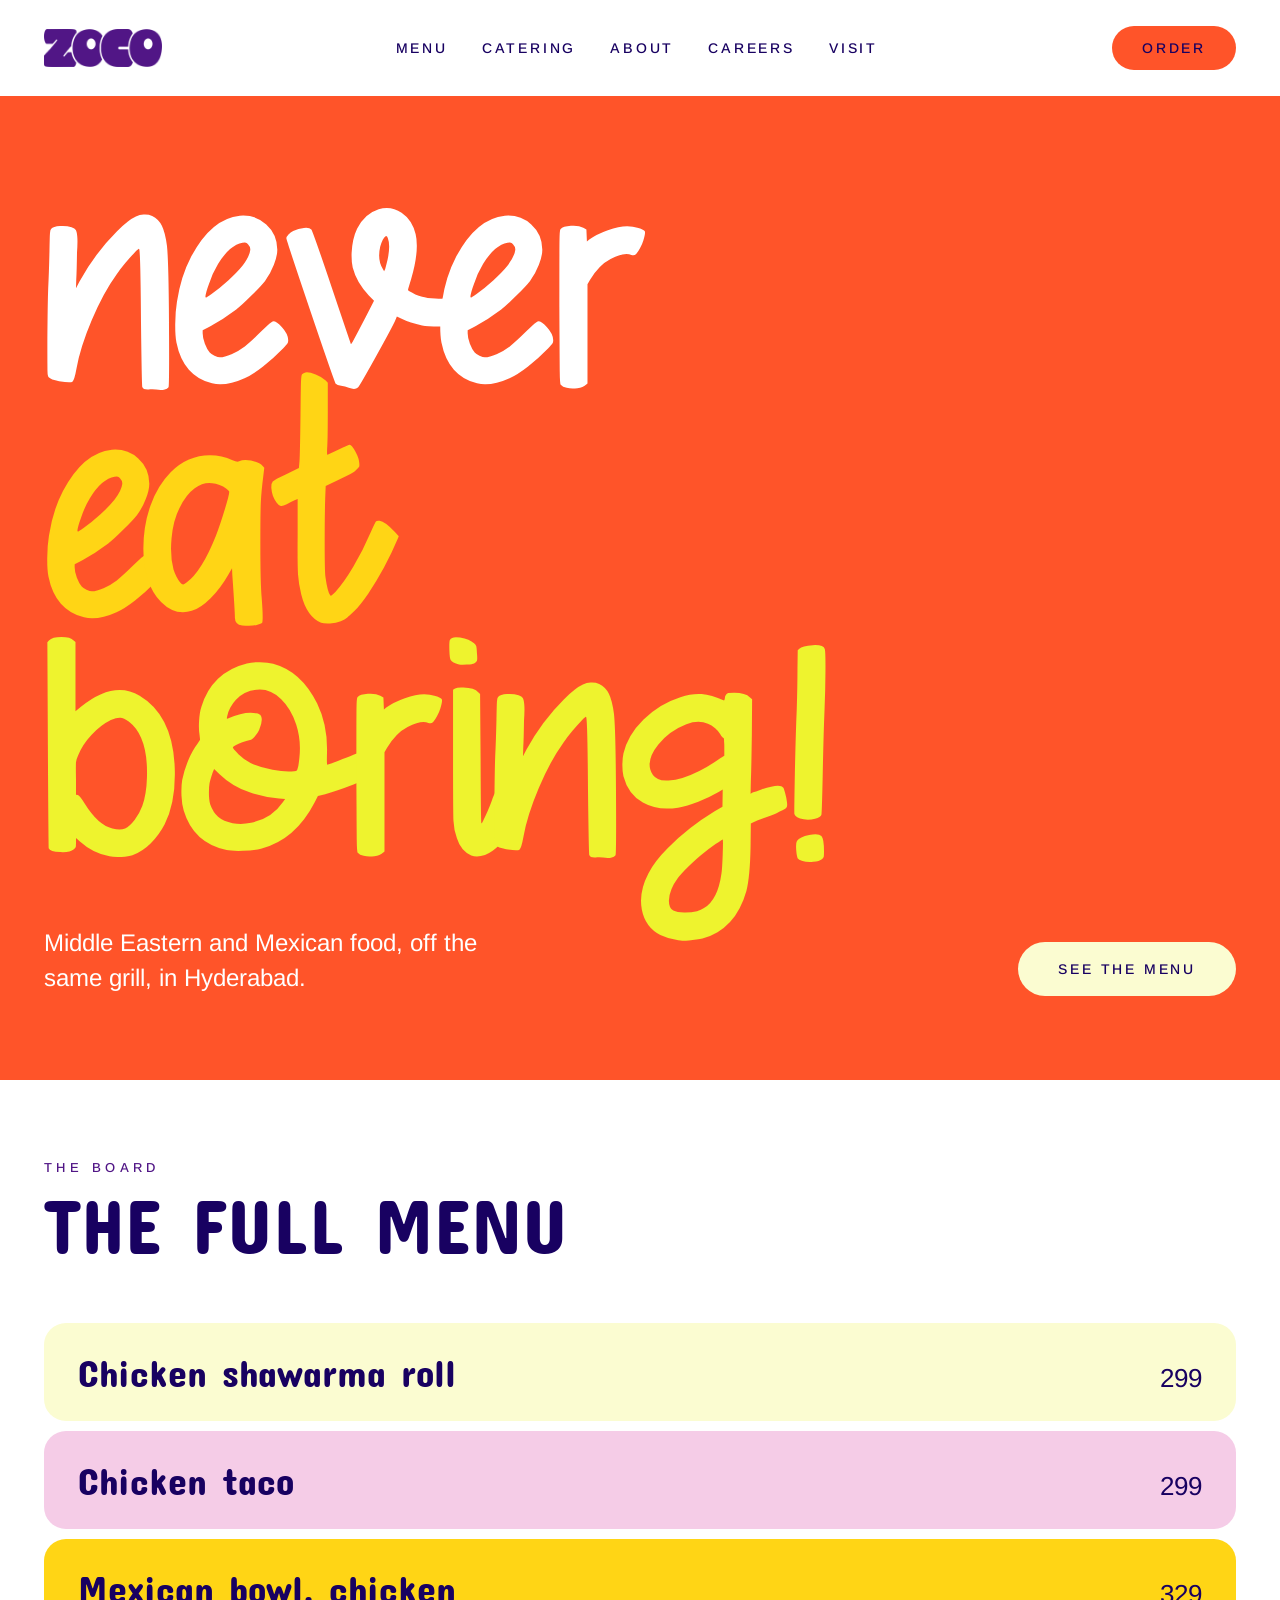
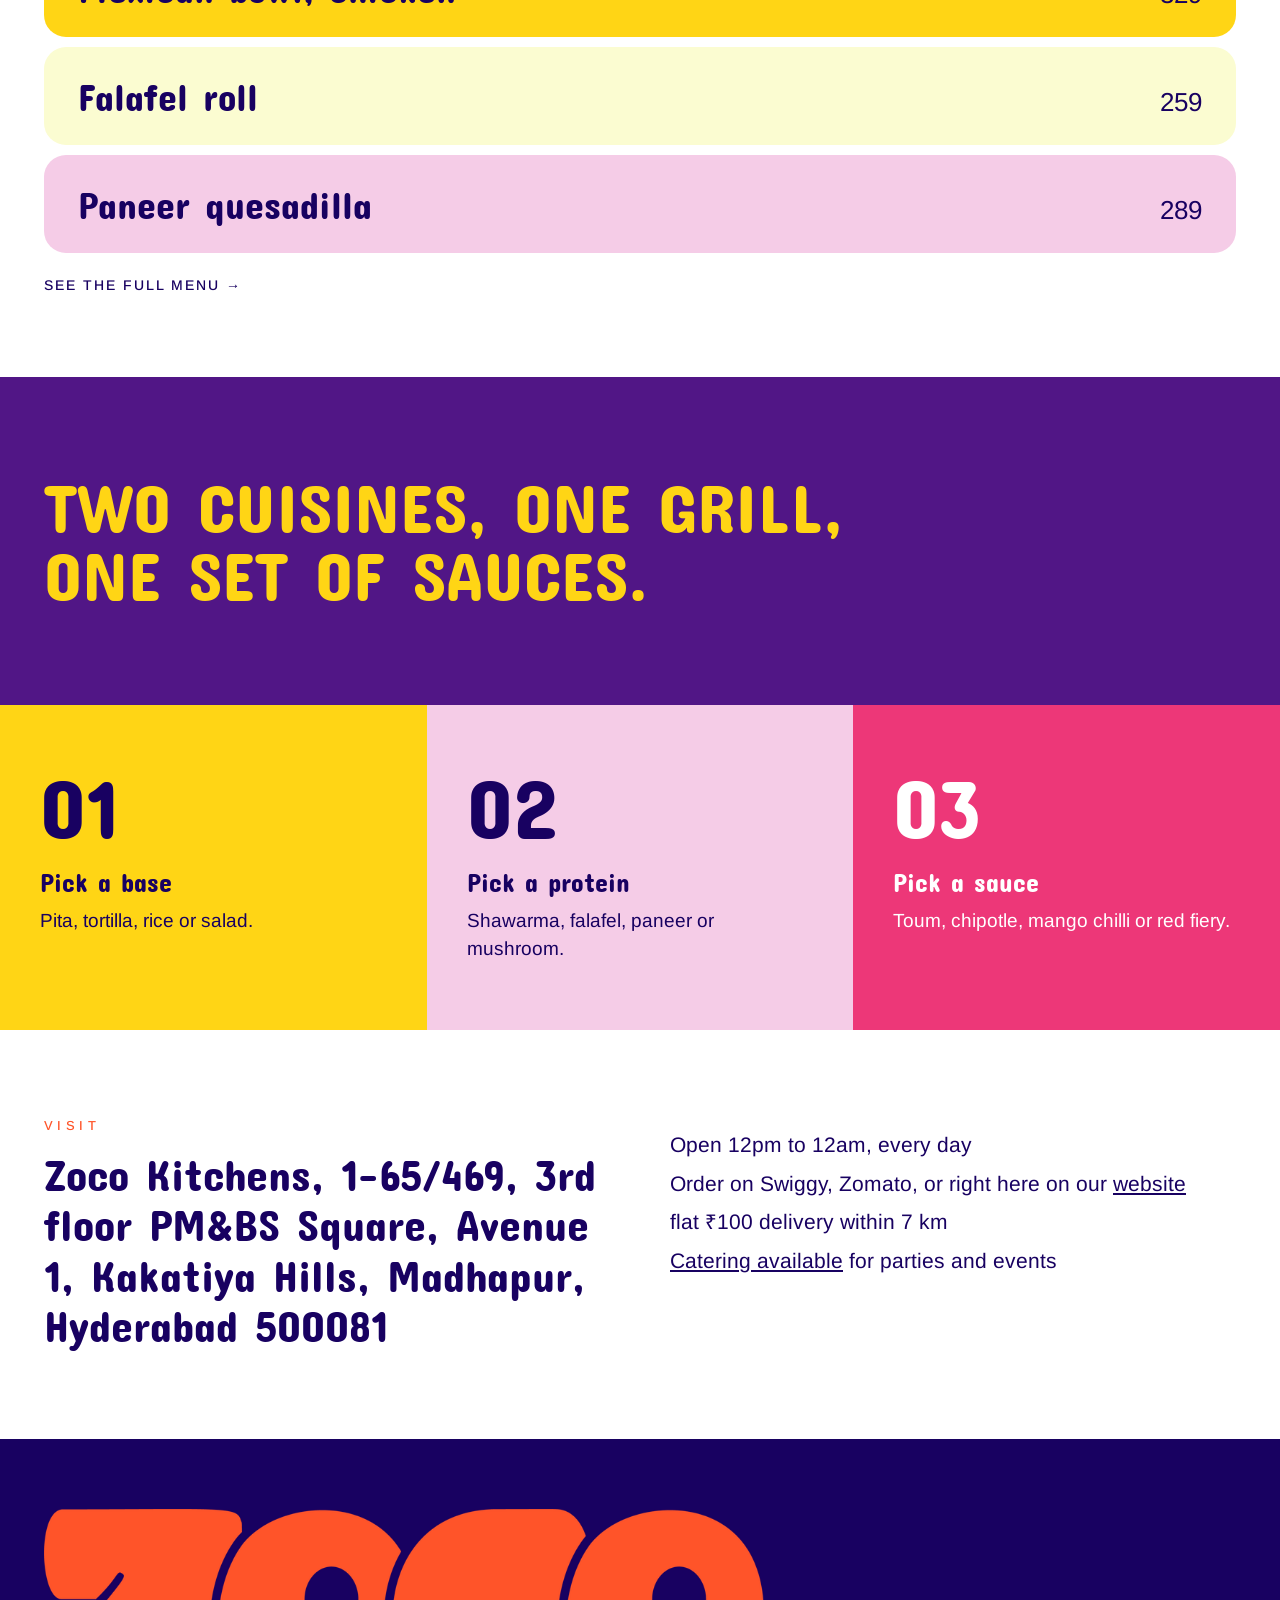
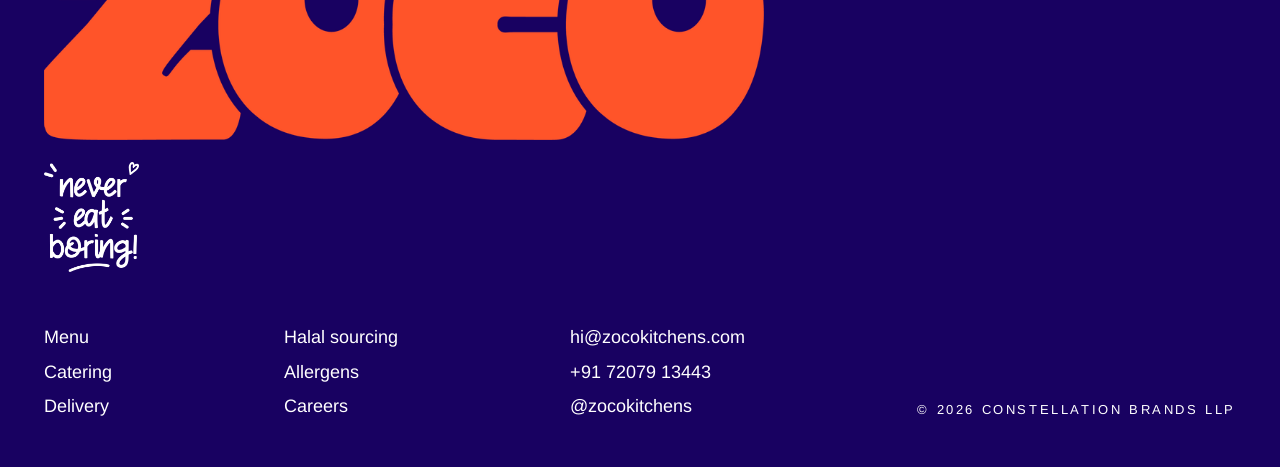
==== index.html @ 2373b3f2 "Always include Rs 100 delivery in the total; beyond 7 km only the difference is charged on actuals C" ====
<!DOCTYPE html>
<html lang="en">
<head>
<meta charset="UTF-8">
<meta name="viewport" content="width=device-width, initial-scale=1.0">
<title>Zoco · Never Eat Boring | Mediterranean & Mexican Kitchen, Hyderabad</title>
<meta name="description" content="Zoco is a Mediterranean × Mexican kitchen in Banjara Hills, Hyderabad. Shawarma, tacos, and the same grill for both. Halal-sourced, made fresh daily.">
<link rel="icon" href="brand/favicon.png">
<link rel="preload" href="fonts/ConcertOne-Regular.woff2" as="font" type="font/woff2" crossorigin>
<link rel="stylesheet" href="css/home.css">
</head>
<body class="zh">

<header class="zh-header" id="zhHeader">
  <a href="index.html" class="zh-word" aria-label="Zoco home"><img src="brand/zoco-logo-purple.png" alt="Zoco" width="520" height="168"></a>
  <nav class="zh-nav">
    <a href="menu.html">Menu</a>
    <a href="catering.html">Catering</a>
    <a href="about.html">About</a>
    <a href="careers.html">Careers</a>
    <a href="#visit">Visit</a>
  </nav>
  <a href="menu.html" class="zh-pill zh-pill-order">Order</a>
  <button class="zh-burger" id="zhBurger" aria-label="Menu"><span></span><span></span><span></span></button>
</header>

<section class="zh-hero">
  <div class="zh-hero-lines" id="heroLines">
    <div>never</div>
    <div>eat</div>
    <div>boring!</div>
  </div>
  <div class="zh-hero-bottom">
    <p class="zh-hero-p">Middle Eastern and Mexican food, off the same grill, in Hyderabad.</p>
    <a href="menu.html" class="zh-pill zh-pill-menu">See the menu</a>
  </div>
</section>

<section class="zh-menu-head" id="menu">
  <div class="zh-eyebrow">The board</div>
  <h2>The full menu</h2>
</section>
<section class="zh-menu-rows">
  <div class="zh-menu-row"><span class="zh-dish-name">Chicken shawarma roll</span><span class="zh-dish-price">299</span></div>
  <div class="zh-menu-row"><span class="zh-dish-name">Chicken taco</span><span class="zh-dish-price">299</span></div>
  <div class="zh-menu-row"><span class="zh-dish-name">Mexican bowl, chicken</span><span class="zh-dish-price">329</span></div>
  <div class="zh-menu-row"><span class="zh-dish-name">Falafel roll</span><span class="zh-dish-price">259</span></div>
  <div class="zh-menu-row"><span class="zh-dish-name">Paneer quesadilla</span><span class="zh-dish-price">289</span></div>
  <a href="menu.html" class="zh-menu-more">See the full menu →</a>
</section>

<section class="zh-statement">
  <p>Two cuisines, one grill, one set of sauces.</p>
</section>

<section class="zh-build" id="build">
  <div class="zh-build-col gold">
    <div class="zh-build-num">01</div>
    <h3>Pick a base</h3>
    <p>Pita, tortilla, rice or salad.</p>
  </div>
  <div class="zh-build-col pink">
    <div class="zh-build-num">02</div>
    <h3>Pick a protein</h3>
    <p>Shawarma, falafel, paneer or mushroom.</p>
  </div>
  <div class="zh-build-col maroon">
    <div class="zh-build-num">03</div>
    <h3>Pick a sauce</h3>
    <p>Toum, chipotle, mango chilli or red fiery.</p>
  </div>
</section>

<section class="zh-visit" id="visit">
  <div>
    <div class="zh-eyebrow">Visit</div>
    <div class="zh-visit-address">Zoco Kitchens, 1-65/469, 3rd floor PM&amp;BS Square, Avenue 1, Kakatiya Hills, Madhapur, Hyderabad 500081</div>
  </div>
  <div class="zh-visit-hours">Open 12pm to 12am, every day<br>Order on Swiggy, Zomato, or right here on our <a href="menu.html" style="text-decoration:underline">website</a><br>flat ₹100 delivery within 7 km<br><a href="catering.html" style="text-decoration:underline">Catering available</a> for parties and events</div>
</section>

<footer class="zh-footer">
  <img class="zh-footer-logo" src="brand/zoco-logo-orange.png" alt="Zoco" width="1000" height="322">
  <img class="zh-footer-tagline-img" src="brand/tagline-white.png" alt="Never eat boring" width="364" height="420">
  <div class="zh-footer-cols">
    <div><a href="menu.html">Menu</a><br><a href="catering.html">Catering</a><br>Delivery</div>
    <div>Halal sourcing<br>Allergens<br><a href="careers.html">Careers</a></div>
    <div><a href="mailto:hi@zocokitchens.com">hi@zocokitchens.com</a><br><a href="tel:+917207913443">+91 72079 13443</a><br><a href="https://instagram.com/zocokitchens" target="_blank" rel="noopener">@zocokitchens</a></div>
    <div class="zh-copyright">© 2026 Constellation Brands LLP</div>
  </div>
</footer>

<script>
  const burger = document.getElementById('zhBurger'), header = document.getElementById('zhHeader');
  burger?.addEventListener('click', () => header.classList.toggle('open'));

  // One shared size for all three lines, picked so the widest line ("boring!") fills about 80% of the hero.
  function fitHeroLines(){
    const container = document.getElementById('heroLines');
    if(!container) return;
    const probeSize = 100;
    const lines = [...container.querySelectorAll(':scope > div')];
    lines.forEach(line=>{ line.style.fontSize = probeSize + 'px'; });
    const widest = Math.max(...lines.map(line=>line.scrollWidth));
    if(widest > 0){
      const size = Math.min(260, container.clientWidth * 0.8 / widest * probeSize);
      lines.forEach(line=>{ line.style.fontSize = size + 'px'; });
    }
  }
  window.addEventListener('load', fitHeroLines);
  window.addEventListener('resize', fitHeroLines);
  if(document.fonts && document.fonts.ready){
    document.fonts.ready.then(fitHeroLines);
  }
</script>
</body>
</html>
---- css/home.css ----
/* Brand type: Concert One (primary) + Arimo (secondary), self-hosted. Concert One has a single weight, so the face
   is declared across the whole weight range to stop browsers from faking bold. */
@font-face{font-family:'Concert One';src:url('../fonts/ConcertOne-Regular.woff2') format('woff2');font-weight:100 900;font-style:normal;font-display:swap}
@font-face{font-family:'Arimo';src:url('../fonts/Arimo-Regular.woff2') format('woff2');font-weight:300 400;font-style:normal;font-display:swap}
@font-face{font-family:'Arimo';src:url('../fonts/Arimo-Medium.woff2') format('woff2');font-weight:500;font-style:normal;font-display:swap}
@font-face{font-family:'XOXO Glow';src:url('../fonts/XOXOGlowRegular.ttf') format('truetype');font-weight:400;font-style:normal;font-display:swap}
@font-face{font-family:'Arimo';src:url('../fonts/Arimo-Bold.woff2') format('woff2');font-weight:600 800;font-style:normal;font-display:swap}

:root{
  /* Zoco palette. Primary: orange and purple (the logo colours). Elements: indigo, purple, magenta, yellow.
     Main text: lime, yellow, white. Supporting: teal, sky, pink. */
  --white:#FFFFFF;
  --orange:#FF5429; --purple:#511686; --indigo:#180161; --magenta:#ED3778; --yellow:#FFD515;
  --lime:#EEF32E; --teal:#39BEB2; --sky:#41CCEA; --pink-brand:#E478C0;
  /* older names the rest of the stylesheet still uses */
  --coral:var(--orange); --gold:var(--yellow); --ink:var(--indigo); --maroon:var(--magenta);
  /* soft surfaces: palette colours lightened with white so dark text stays easy to read */
  --pink:color-mix(in srgb,var(--pink-brand) 38%,#fff);
  --cream:color-mix(in srgb,var(--lime) 22%,#fff);
  /* functional colours for veg / non-veg marks, not part of the decorative palette */
  --veg:#019C4A; --nonveg:#6A1015;
  --font-display:'Concert One','Arimo',Arial,sans-serif;
  --font-serif:'Concert One','Arimo',Arial,sans-serif;
  --font-sans:'Arimo',Arial,sans-serif;
  --font-num:'Arimo',Arial,sans-serif;
  --font-tagline:'XOXO Glow','Concert One',cursive;
}
*{margin:0;padding:0;box-sizing:border-box}
html{scroll-behavior:smooth}
body{font-family:var(--font-sans);font-weight:300;color:var(--ink);background:var(--white);overflow-x:hidden}
img{max-width:100%;display:block}
.zh a{color:inherit;text-decoration:none}

/* ---- header ---- */
.zh-header{padding:26px 44px;display:flex;align-items:center;justify-content:space-between;gap:40px;background:var(--white)}
.zh-word{display:block;line-height:0}
.zh-word img{height:38px;width:auto}
.zh-nav{display:flex;align-items:center;gap:34px;font-size:14px;letter-spacing:.2em;text-transform:uppercase;font-weight:500}
.zh-nav a{color:var(--ink)}
.zh-nav a:hover{color:var(--coral);text-decoration:underline;text-underline-offset:4px}
.zh-pill{display:inline-block;text-decoration:none;font-size:14px;letter-spacing:.2em;text-transform:uppercase;font-weight:500;border-radius:999px;transition:filter .15s}
.zh-pill:hover{filter:brightness(.94);text-decoration:none}
.zh-pill-order{background:var(--coral);color:var(--white);padding:14px 30px}
.zh-burger{display:none;flex-direction:column;gap:5px;background:none;border:none;cursor:pointer;padding:8px}
.zh-burger span{width:24px;height:2px;background:var(--ink)}

/* ---- hero ---- */
.zh-hero{background:var(--coral);padding:76px 44px 84px}
.zh-hero-lines{font-family:var(--font-tagline);font-weight:400;text-transform:lowercase;line-height:.9;letter-spacing:0}
.zh-hero-lines div{display:block;width:max-content;max-width:100%;white-space:nowrap;font-size:clamp(88px,15vw,240px)}
.zh-hero-lines div:nth-child(1){color:var(--white)}
.zh-hero-lines div:nth-child(2){color:var(--gold)}
.zh-hero-lines div:nth-child(3){color:var(--lime)}
.zh-hero-bottom{display:flex;flex-wrap:wrap;gap:40px;align-items:flex-end;justify-content:space-between;margin-top:52px}
.zh-hero-p{color:var(--white);font-size:24px;line-height:1.45;max-width:34ch;font-weight:300}
.zh-pill-menu{background:var(--cream);color:var(--ink);padding:19px 40px}

/* ---- menu board ---- */
.zh-menu-head{background:var(--white);padding:80px 44px 20px}
.zh-eyebrow{font-size:13px;letter-spacing:.34em;text-transform:uppercase;font-weight:500}
.zh-menu-head .zh-eyebrow{color:var(--purple)}
.zh-menu-head h2{font-family:var(--font-display);font-weight:700;font-size:clamp(44px,6vw,96px);line-height:.92;text-transform:uppercase;margin-top:14px}
.zh-menu-rows{background:var(--white);padding:44px 44px 84px;display:flex;flex-direction:column;gap:10px}
.zh-menu-row{border-radius:22px;padding:26px 34px;display:flex;align-items:baseline;justify-content:space-between;gap:24px}
.zh-menu-row:nth-child(5n+1),.zh-menu-row:nth-child(5n+4){background:var(--cream)}
.zh-menu-row:nth-child(5n+2),.zh-menu-row:nth-child(5n+5){background:var(--pink)}
.zh-menu-row:nth-child(5n+3){background:var(--gold)}
.zh-dish-name{font-family:var(--font-serif);font-weight:600;font-size:clamp(24px,3vw,42px)}
.zh-dish-price{font-size:26px;font-weight:300}
.zh-menu-more{display:inline-block;margin-top:14px;font-size:14px;letter-spacing:.14em;text-transform:uppercase;font-weight:500;color:var(--coral)}
.zh-menu-more:hover{text-decoration:underline;text-underline-offset:4px}

/* ---- statement ---- */
.zh-statement{background:var(--purple);padding:96px 44px}
.zh-statement p{font-family:var(--font-display);font-weight:700;text-transform:uppercase;color:var(--gold);font-size:clamp(34px,5.4vw,84px);line-height:.98;max-width:24ch}

/* ---- build a plate ---- */
.zh-build{display:grid;grid-template-columns:repeat(3,1fr);background:var(--white)}
.zh-build-col{padding:60px 40px 66px}
.zh-build-col.gold{background:var(--gold);color:var(--ink)}
.zh-build-col.pink{background:var(--pink);color:var(--ink)}
.zh-build-col.maroon{background:var(--maroon);color:var(--white)}
.zh-build-num{font-family:var(--font-display);font-weight:700;font-size:84px;line-height:1}
.zh-build-col h3{font-family:var(--font-serif);font-weight:600;font-size:26px;margin-top:18px}
.zh-build-col p{font-size:19px;line-height:1.5;margin-top:10px;font-weight:300}

/* ---- visit ---- */
.zh-visit{background:var(--white);padding:88px 44px;display:grid;grid-template-columns:1fr 1fr;gap:60px}
.zh-visit .zh-eyebrow{color:var(--coral)}
.zh-visit-address{font-family:var(--font-serif);font-weight:600;font-size:clamp(28px,3.4vw,44px);line-height:1.16;margin-top:16px}
.zh-visit-hours{font-size:21px;line-height:1.85;padding-top:8px;font-weight:300}

/* ---- about page ---- */
.zh-about-hero{background:var(--white);padding:80px 44px 30px}
.zh-about-hero h1{font-family:var(--font-display);font-weight:700;text-transform:uppercase;font-size:clamp(44px,7vw,110px);line-height:.92;margin-top:14px}
.zh-about-hero p{font-size:24px;line-height:1.45;max-width:44ch;margin-top:28px;font-weight:300}
.zh-prose{padding:80px 44px}
.zh-prose.white{background:var(--white)}
.zh-prose.cream{background:var(--cream)}
.zh-prose .zh-eyebrow{color:var(--purple)}
.zh-prose h2{font-family:var(--font-display);font-weight:700;text-transform:uppercase;font-size:clamp(30px,4.2vw,58px);line-height:1.04;margin-top:14px;max-width:20ch}
.zh-prose p{font-family:var(--font-serif);font-weight:400;font-size:clamp(19px,2vw,22px);line-height:1.6;max-width:62ch;margin-top:20px}
.zh-prose p.lede{font-size:clamp(22px,2.6vw,27px);font-weight:500}
.zh-byline{font-size:14px;letter-spacing:.1em;text-transform:uppercase;font-weight:500;margin-top:28px;opacity:.65}
.zh-team{background:var(--coral);color:var(--white);padding:90px 44px}
.zh-team .zh-eyebrow{color:var(--ink)}
.zh-team h2{font-family:var(--font-display);font-weight:700;text-transform:uppercase;font-size:clamp(34px,5vw,72px);line-height:1;margin-top:16px;max-width:16ch}
.zh-team p{font-size:20px;line-height:1.6;max-width:44ch;margin-top:20px;font-weight:300}
.zh-team .zh-pill{background:var(--ink);color:var(--white);padding:16px 34px;margin-top:32px}

/* ---- careers page ---- */
.zh-careers-hero{background:var(--coral);padding:76px 44px 84px}
.zh-careers-hero h1{font-family:var(--font-display);font-weight:700;text-transform:uppercase;font-size:clamp(38px,6.4vw,84px);line-height:.96;color:var(--white);max-width:16ch}
.zh-careers-hero p{color:var(--white);font-size:20px;line-height:1.5;margin-top:20px;max-width:48ch;font-weight:300}
.zh-careers-hero .btnrow{display:flex;flex-wrap:wrap;gap:14px;margin-top:32px}
.zh-careers-hero .zh-pill-alt{background:var(--cream);color:var(--ink);padding:16px 32px}
.zh-badgerow{display:flex;flex-wrap:wrap;gap:10px;margin-top:26px}
.zh-badge{font-size:12px;letter-spacing:.1em;text-transform:uppercase;font-weight:500;color:var(--white);padding:7px 16px;border-radius:999px;background:rgba(255,255,255,.16)}

.zh-why{padding:80px 44px;background:var(--white)}
.zh-why .zh-eyebrow{color:var(--purple)}
.zh-why h2{font-family:var(--font-display);font-weight:700;text-transform:uppercase;font-size:clamp(30px,4.2vw,58px);line-height:1.02;margin-top:14px;max-width:20ch}
.zh-why-lede{font-family:var(--font-serif);font-size:clamp(19px,2vw,22px);line-height:1.5;max-width:60ch;margin-top:20px}
.zh-why-grid{display:grid;grid-template-columns:1fr 1fr;gap:40px;margin-top:48px}
.zh-why-grid h3{font-family:var(--font-serif);font-weight:600;font-size:20px}
.zh-why-grid p{font-size:16px;line-height:1.55;margin-top:8px;opacity:.78;font-weight:300}

.zh-roles{padding:20px 44px 80px;background:var(--white)}
.zh-role{border-radius:26px;padding:40px;margin-top:20px}
.zh-role.gold{background:var(--gold);color:var(--ink)}
.zh-role.pink{background:var(--pink);color:var(--ink)}
.zh-role.maroon{background:var(--maroon);color:var(--white)}
.zh-role.purple{background:var(--purple);color:var(--white)}

/* values grid (careers) */
.zh-values{display:grid;grid-template-columns:repeat(4,1fr);background:var(--white)}
.zh-value-col{padding:50px 32px}
.zh-value-col.gold{background:var(--gold);color:var(--ink)}
.zh-value-col.pink{background:var(--pink);color:var(--ink)}
.zh-value-col.maroon{background:var(--maroon);color:var(--white)}
.zh-value-col.purple{background:var(--purple);color:var(--white)}
.zh-value-col h3{font-family:var(--font-serif);font-weight:600;font-size:21px;line-height:1.2}
.zh-value-col p{font-size:15px;line-height:1.55;margin-top:10px;font-weight:300}
@media (max-width:860px){.zh-values{grid-template-columns:1fr 1fr}}
@media (max-width:520px){.zh-values{grid-template-columns:1fr}}

/* referral callout (careers) */
.zh-referral{background:var(--purple);color:var(--white);padding:80px 44px}
.zh-referral .zh-eyebrow{color:var(--gold)}
.zh-referral h2{font-family:var(--font-display);font-weight:700;text-transform:uppercase;font-size:clamp(30px,4.4vw,60px);line-height:1.02;max-width:18ch;margin-top:14px}
.zh-referral p{font-size:19px;line-height:1.6;margin-top:18px;max-width:58ch;font-weight:300}
.zh-referral .zh-pill{background:var(--gold);color:var(--ink);margin-top:26px;display:inline-block;padding:15px 30px}
.zh-role-top{display:flex;justify-content:space-between;align-items:baseline;gap:16px;flex-wrap:wrap}
.zh-role-top h3{font-family:var(--font-serif);font-weight:600;font-size:28px}
.zh-role-pay{font-family:var(--font-num);font-weight:700;font-size:18px;white-space:nowrap}
.zh-role-meta{font-size:13px;letter-spacing:.08em;text-transform:uppercase;opacity:.7;margin-top:6px}
.zh-role p.desc{font-size:17px;margin-top:16px;max-width:56ch;font-weight:300}
.zh-role ul{list-style:none;margin-top:14px}
.zh-role li{font-size:15px;padding-left:20px;position:relative;margin-bottom:7px;font-weight:300}
.zh-role li::before{content:"·";position:absolute;left:4px;font-weight:700}
.zh-role .zh-pill{display:inline-block;margin-top:20px;background:var(--ink);color:var(--white);padding:14px 28px}

.zh-steps{padding:20px 44px 90px;background:var(--white)}
.zh-step{display:flex;gap:20px;margin-top:26px;align-items:flex-start}
.zh-step-num{flex:none;width:44px;height:44px;border-radius:50%;background:var(--ink);color:var(--white);display:flex;align-items:center;justify-content:center;font-family:var(--font-num);font-weight:700;font-size:17px}
.zh-step h4{font-family:var(--font-serif);font-weight:600;font-size:19px}
.zh-step p{font-size:16px;line-height:1.5;margin-top:6px;opacity:.78;font-weight:300}

/* ---- footer ---- */
.zh-footer{background:var(--ink);color:var(--white);padding:70px 44px 44px}
.zh-footer-logo{display:block;width:min(100%,720px);height:auto}
.zh-footer-tagline-img{display:block;height:110px;width:auto;margin-top:22px}
.zh-footer-cols{display:flex;flex-wrap:wrap;gap:48px;justify-content:space-between;margin-top:48px;font-size:18px;line-height:1.9;font-weight:300}
.zh-footer-cols a{text-decoration:none;color:inherit}
.zh-footer-cols a:hover{color:var(--coral);text-decoration:underline;text-underline-offset:4px}
.zh-copyright{font-size:13px;letter-spacing:.2em;text-transform:uppercase;align-self:flex-end;font-weight:300}

/* ---- catering page ---- */
.zh-catering-hero{background:var(--purple);padding:76px 44px 84px}
.zh-catering-hero .zh-eyebrow{color:var(--gold)}
.zh-catering-hero h1{font-family:var(--font-display);font-weight:700;text-transform:uppercase;font-size:clamp(38px,6.6vw,86px);line-height:.96;color:var(--white);margin-top:14px;max-width:16ch}
.zh-catering-hero p{color:var(--white);font-size:20px;line-height:1.5;margin-top:20px;max-width:52ch;font-weight:300}
.zh-catering-hero .btnrow{margin-top:32px}
.zh-catering-hero .zh-pill-menu{background:var(--gold);color:var(--ink)}

.zh-events{padding:70px 44px;background:var(--white)}
.zh-events .zh-eyebrow{color:var(--coral)}
.zh-events h2{font-family:var(--font-display);font-weight:700;text-transform:uppercase;font-size:clamp(28px,3.8vw,50px);margin-top:14px;max-width:20ch}
.zh-event-tags{display:flex;flex-wrap:wrap;gap:12px;margin-top:26px}
.zh-event-tag{background:var(--cream);border-radius:999px;padding:12px 22px;font-family:var(--font-serif);font-weight:600;font-size:16px;color:var(--ink)}

.zh-cater-why{display:grid;grid-template-columns:repeat(3,1fr);background:var(--white)}
.zh-cater-why-col{padding:50px 34px}
.zh-cater-why-col.gold{background:var(--gold);color:var(--ink)}
.zh-cater-why-col.pink{background:var(--pink);color:var(--ink)}
.zh-cater-why-col.maroon{background:var(--maroon);color:var(--white)}
.zh-cater-why-col h3{font-family:var(--font-serif);font-weight:600;font-size:23px}
.zh-cater-why-col p{font-size:16px;line-height:1.55;margin-top:10px;font-weight:300}

.zh-mixers{padding:80px 44px;background:var(--ink);color:var(--white)}
.zh-mixers .zh-eyebrow{color:var(--gold)}
.zh-mixers h2{font-family:var(--font-display);font-weight:700;text-transform:uppercase;font-size:clamp(32px,5vw,64px);margin-top:14px;color:var(--white)}
.zh-mixers-intro{font-size:17px;line-height:1.6;margin-top:18px;max-width:62ch;opacity:.85;font-weight:300}
.zh-mixers-note{font-size:13px;line-height:1.6;margin-top:14px;opacity:.6;max-width:62ch;font-weight:300}
.zh-mixer-grid{display:grid;grid-template-columns:repeat(3,1fr);gap:18px;margin-top:40px}
.zh-mixer-card{border-radius:20px;padding:26px}
.zh-mixer-card.gold{background:var(--gold);color:var(--ink)}
.zh-mixer-card.pink{background:var(--pink);color:var(--ink)}
.zh-mixer-card.coral{background:var(--coral);color:var(--white)}
.zh-mixer-card.purple{background:var(--purple);color:var(--white)}
.zh-mixer-card.maroon{background:var(--maroon);color:var(--white)}
.zh-mixer-card.cream{background:var(--cream);color:var(--ink)}
.zh-mixer-card h3{font-family:var(--font-serif);font-weight:700;font-size:22px}
.zh-mixer-card .flavors{font-size:13px;letter-spacing:.04em;text-transform:uppercase;font-weight:600;opacity:.75;margin-top:6px}
.zh-mixer-card p{font-size:15px;line-height:1.5;margin-top:12px;font-weight:300}
.zh-mixer-card .pairing{font-size:13px;font-weight:600;margin-top:14px;opacity:.85}

.zh-cater-cta{background:var(--coral);padding:80px 44px;text-align:center}
.zh-cater-cta h2{font-family:var(--font-display);font-weight:700;text-transform:uppercase;font-size:clamp(30px,4.6vw,60px);color:var(--white);max-width:24ch;margin:0 auto}
.zh-cater-cta p{color:var(--white);font-size:18px;margin-top:16px;max-width:50ch;margin-left:auto;margin-right:auto;font-weight:300}
.zh-cater-cta .zh-pill{background:var(--ink);color:var(--white);margin-top:28px;padding:18px 40px;display:inline-block}

.zh-lead-section{padding:80px 44px;background:var(--cream)}
.zh-lead-wrap{max-width:520px;margin:0 auto;background:var(--white);border-radius:22px;padding:36px}
.zh-lead-wrap h2{font-family:var(--font-serif);font-weight:600;font-size:26px;color:var(--ink);text-align:center}
.zh-lead-wrap .sub{font-size:15px;text-align:center;margin-top:8px;opacity:.7}
.zh-lead-success{text-align:center;padding:20px 0}
.zh-lead-success h3{font-family:var(--font-serif);font-weight:600;font-size:24px;color:var(--ink)}
.zh-lead-success p{margin-top:10px;font-size:16px;opacity:.75;max-width:36ch;margin-left:auto;margin-right:auto}
.zh-field-label{display:block;font-size:13px;letter-spacing:.06em;text-transform:uppercase;font-weight:500;color:var(--ink);opacity:.65;margin-top:16px}
.zh-field-label:first-child{margin-top:0}
.zh-field-input{display:block;width:100%;margin-top:6px;background:var(--cream);border:none;border-radius:12px;padding:13px 16px;font-family:var(--font-sans);font-size:16px;color:var(--ink);font-weight:400}
.zh-field-input:focus{outline:2px solid var(--coral)}
.zh-lead-submit{width:100%;margin-top:24px;background:var(--coral);color:var(--white);border:none;border-radius:999px;padding:16px;font-weight:500;font-size:14px;letter-spacing:.08em;text-transform:uppercase;cursor:pointer}
.zh-lead-submit:hover{filter:brightness(1.08)}

/* ---- responsive ---- */
@media (max-width:860px){
  .zh-build{grid-template-columns:1fr}
  .zh-visit{grid-template-columns:1fr;gap:36px}
  .zh-cater-why{grid-template-columns:1fr}
  .zh-mixer-grid{grid-template-columns:1fr 1fr}
}
@media (max-width:560px){
  .zh-mixer-grid{grid-template-columns:1fr}
  .zh-lead-wrap{padding:26px}
}
@media (max-width:820px){
  .zh-header{position:relative;gap:16px}
  .zh-nav{display:none}
  .zh-header.open .zh-nav{display:flex;position:absolute;top:100%;left:0;right:0;background:var(--white);flex-direction:column;align-items:flex-start;gap:20px;padding:24px 44px 30px}
  .zh-burger{display:flex}
}
@media (max-width:360px){
  .zh-pill-order{padding:12px 20px}
}
@media (max-width:700px){
  .zh-hero-bottom{flex-direction:column;align-items:flex-start}
}
@media (max-width:420px){
  .zh-menu-row{flex-direction:column;align-items:flex-start;gap:6px}
}
@media (max-width:400px){
  .zh-hero-lines div{font-size:clamp(34px,13vw,190px)}
}

/* ---- Grazing tables (catering) ---- */
.gz{padding:80px 44px;background:var(--white);color:var(--ink)}
.gz h2{font-family:var(--font-display);text-transform:uppercase;font-weight:700;font-size:clamp(34px,5vw,72px);margin-top:14px;line-height:1}
.gz h3{font-family:var(--font-display);font-weight:700;font-size:clamp(26px,3.4vw,42px);line-height:1.1}
.gz-lede{font-size:19px;line-height:1.6;max-width:60ch;margin-top:18px}
.gz .btnrow{display:flex;gap:12px;flex-wrap:wrap;margin-top:26px}
.gz-about{display:grid;grid-template-columns:1.6fr 1fr;gap:28px;margin-top:56px}
.gz-about-main{background:var(--cream);border-radius:22px;padding:34px}
.gz-about-main p{margin-top:14px;line-height:1.6;max-width:62ch}
.gz-flavours{display:grid;grid-template-columns:1fr 1fr;gap:18px;margin-top:22px}
.gz-flavours div{background:#fff;border-radius:16px;padding:16px 18px}
.gz-flavours b{display:block;font-family:var(--font-display);font-size:20px;color:var(--purple);margin-bottom:6px}
.gz-flavours span,.gz-small{font-size:15px;line-height:1.55}
.gz-offer{background:var(--purple);color:#fff;border-radius:22px;padding:30px}
.gz-offer h4{font-family:var(--font-display);font-size:24px;color:var(--yellow)}
.gz-offer ul{list-style:none;margin-top:14px;padding:0}
.gz-offer li{padding:10px 0;border-top:1px solid rgba(255,255,255,.2);font-size:16px}
.gz-why{display:grid;grid-template-columns:repeat(4,1fr);gap:18px;margin-top:28px}
.gz-why div{border-top:3px solid var(--orange);padding-top:14px}
.gz-why h4{font-family:var(--font-display);font-size:20px;margin-top:6px}
.gz-why p{font-size:15px;line-height:1.5;margin-top:6px}
.gz-num{font-family:var(--font-display);color:var(--orange);font-size:28px}
.gz-how{margin-top:64px}
.gz-steps{display:grid;grid-template-columns:1fr 1fr;gap:6px 44px;margin-top:20px}
.gz-step{display:flex;gap:16px;padding:18px 0;border-top:1px solid color-mix(in srgb,var(--ink) 16%,transparent)}
.gz-step h4{font-family:var(--font-display);font-size:21px}
.gz-step p{font-size:15px;line-height:1.55;margin-top:4px}
.gz-terms{display:grid;grid-template-columns:repeat(3,1fr);margin-top:26px;background:var(--purple);color:#fff;border-radius:20px;overflow:hidden}
.gz-terms div{padding:26px 28px;border-left:1px solid rgba(255,255,255,.18)}
.gz-terms div:first-child{border-left:none}
.gz-terms span{font-size:12px;letter-spacing:.18em;text-transform:uppercase;opacity:.8}
.gz-terms b{display:block;font-family:var(--font-display);font-size:34px;margin:8px 0;font-weight:400}
.gz-terms p{font-size:14.5px;line-height:1.5;opacity:.9}
.gz-menu{margin-top:72px}
.gz-menu-head p{margin-top:12px;max-width:64ch;line-height:1.6}
.gz-sample{margin-top:16px;background:var(--cream);border-radius:14px;padding:14px 18px;font-size:15px}
.gz-legend{display:flex;gap:22px;flex-wrap:wrap;margin-top:18px;font-size:14px;align-items:center}
.gz-legend span{display:flex;align-items:center;gap:8px}
.gz-good{margin-top:14px;font-size:14px;line-height:1.55;opacity:.85;max-width:80ch}
.gz-nav{position:sticky;top:0;z-index:30;display:flex;gap:26px;overflow-x:auto;background:var(--white);padding:16px 0 12px;margin-top:26px;scrollbar-width:none;box-shadow:0 1px 0 color-mix(in srgb,var(--ink) 12%,transparent)}
.gz-nav::-webkit-scrollbar{display:none}
.gz-nav.stuck{box-shadow:0 6px 18px -8px color-mix(in srgb,var(--ink) 35%,transparent)}
.gz-nav a{flex:none;font-size:14px;letter-spacing:.1em;text-transform:uppercase;font-weight:500;color:var(--ink);opacity:.55;text-decoration:none;padding:4px 0;border-bottom:2px solid transparent;white-space:nowrap}
.gz-nav a.active{opacity:1;color:var(--orange);border-bottom-color:var(--orange)}
.gz-sec{padding-top:44px;scroll-margin-top:64px}
.gz-intro{margin-top:8px;opacity:.8}
.gz-cols{columns:2;column-gap:56px;margin-top:22px}
.gz-group{break-inside:avoid;margin-bottom:30px}
.gz-group h4{font-family:var(--font-display);font-size:24px;color:var(--orange);font-weight:400}
.gz-sub{font-size:12px;letter-spacing:.14em;text-transform:uppercase;opacity:.65;margin-top:2px}
.gz-group ul{list-style:none;padding:0;margin-top:10px}
.gz-group li{display:flex;align-items:baseline;gap:8px;padding:8px 0;font-size:16px}
.gz-name{flex:0 1 auto}
.gz-fill{flex:1;border-bottom:1px dotted color-mix(in srgb,var(--ink) 35%,transparent);transform:translateY(-4px);min-width:14px}
.gz-price{font-family:var(--font-num);font-weight:700;white-space:nowrap}
.gz-note{font-size:13px;opacity:.65;font-weight:400}
.gz-star{color:var(--orange);font-size:13px;margin-left:5px}
.gz-dot{flex:none;display:inline-block;width:13px;height:13px;border:2px solid var(--veg);border-radius:3px;position:relative;align-self:center}
.gz-dot::after{content:"";position:absolute;inset:2px;border-radius:50%;background:var(--veg)}
.gz-dot.n{border-color:var(--nonveg)}
.gz-dot.n::after{border-radius:0;background:var(--nonveg);clip-path:polygon(50% 0,100% 100%,0 100%)}
.gz-callout{background:var(--cream);border-radius:16px;padding:18px 22px;margin-top:6px;line-height:1.6}
.gz-book{margin-top:56px;background:var(--orange);color:#fff;border-radius:22px;padding:38px;text-align:center}
.gz-book p{margin:10px auto 20px;max-width:50ch}
.gz-book .zh-pill{background:#fff;color:var(--purple)}
@media(max-width:900px){
  .gz{padding:56px 22px}
  .gz-about,.gz-steps,.gz-terms,.gz-flavours{grid-template-columns:1fr}
  .gz-why{grid-template-columns:1fr 1fr}
  .gz-cols{columns:1}
  .gz-terms div{border-left:none;border-top:1px solid rgba(255,255,255,.18)}
  .gz-terms div:first-child{border-top:none}
}
.gz .zh-pill{padding:15px 30px;background:var(--purple);color:#fff}
.gz .zh-pill.zh-pill-menu{background:var(--orange)}
.gz-book .zh-pill{background:#fff;color:var(--purple)}
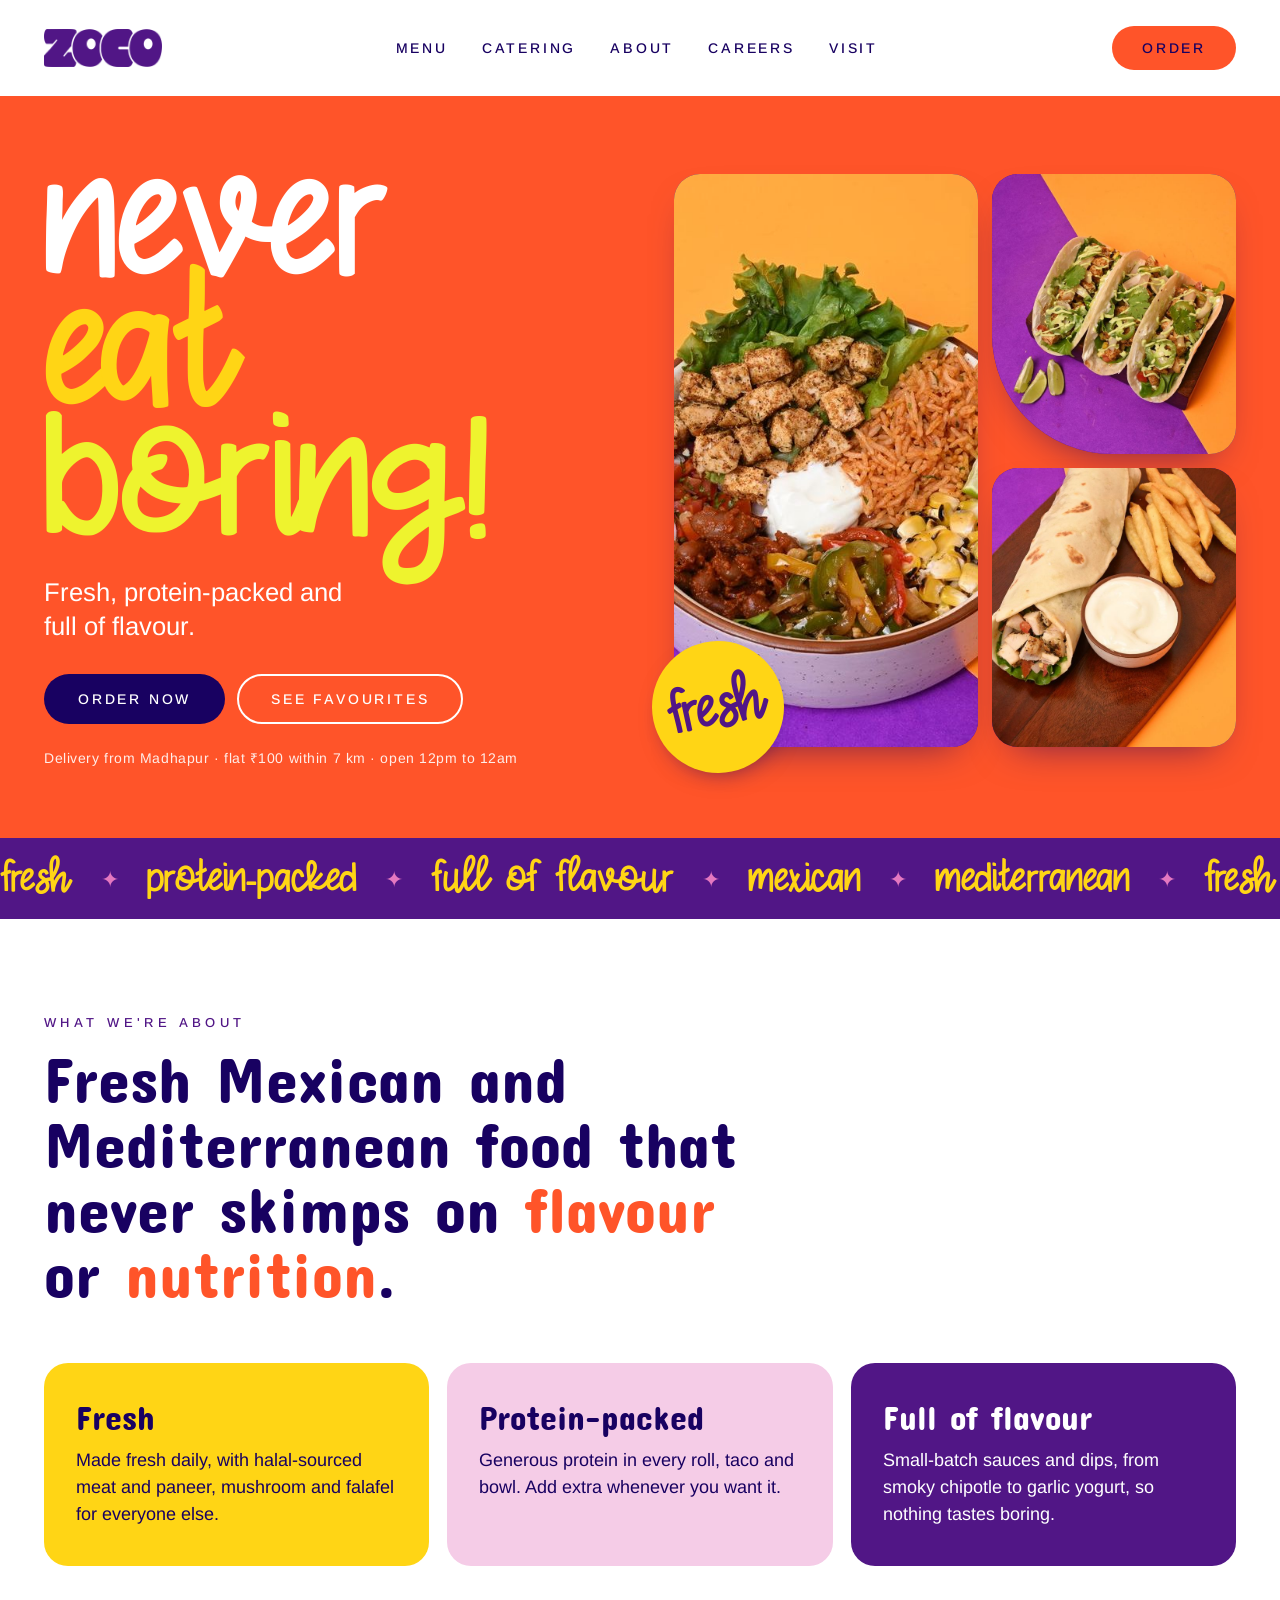
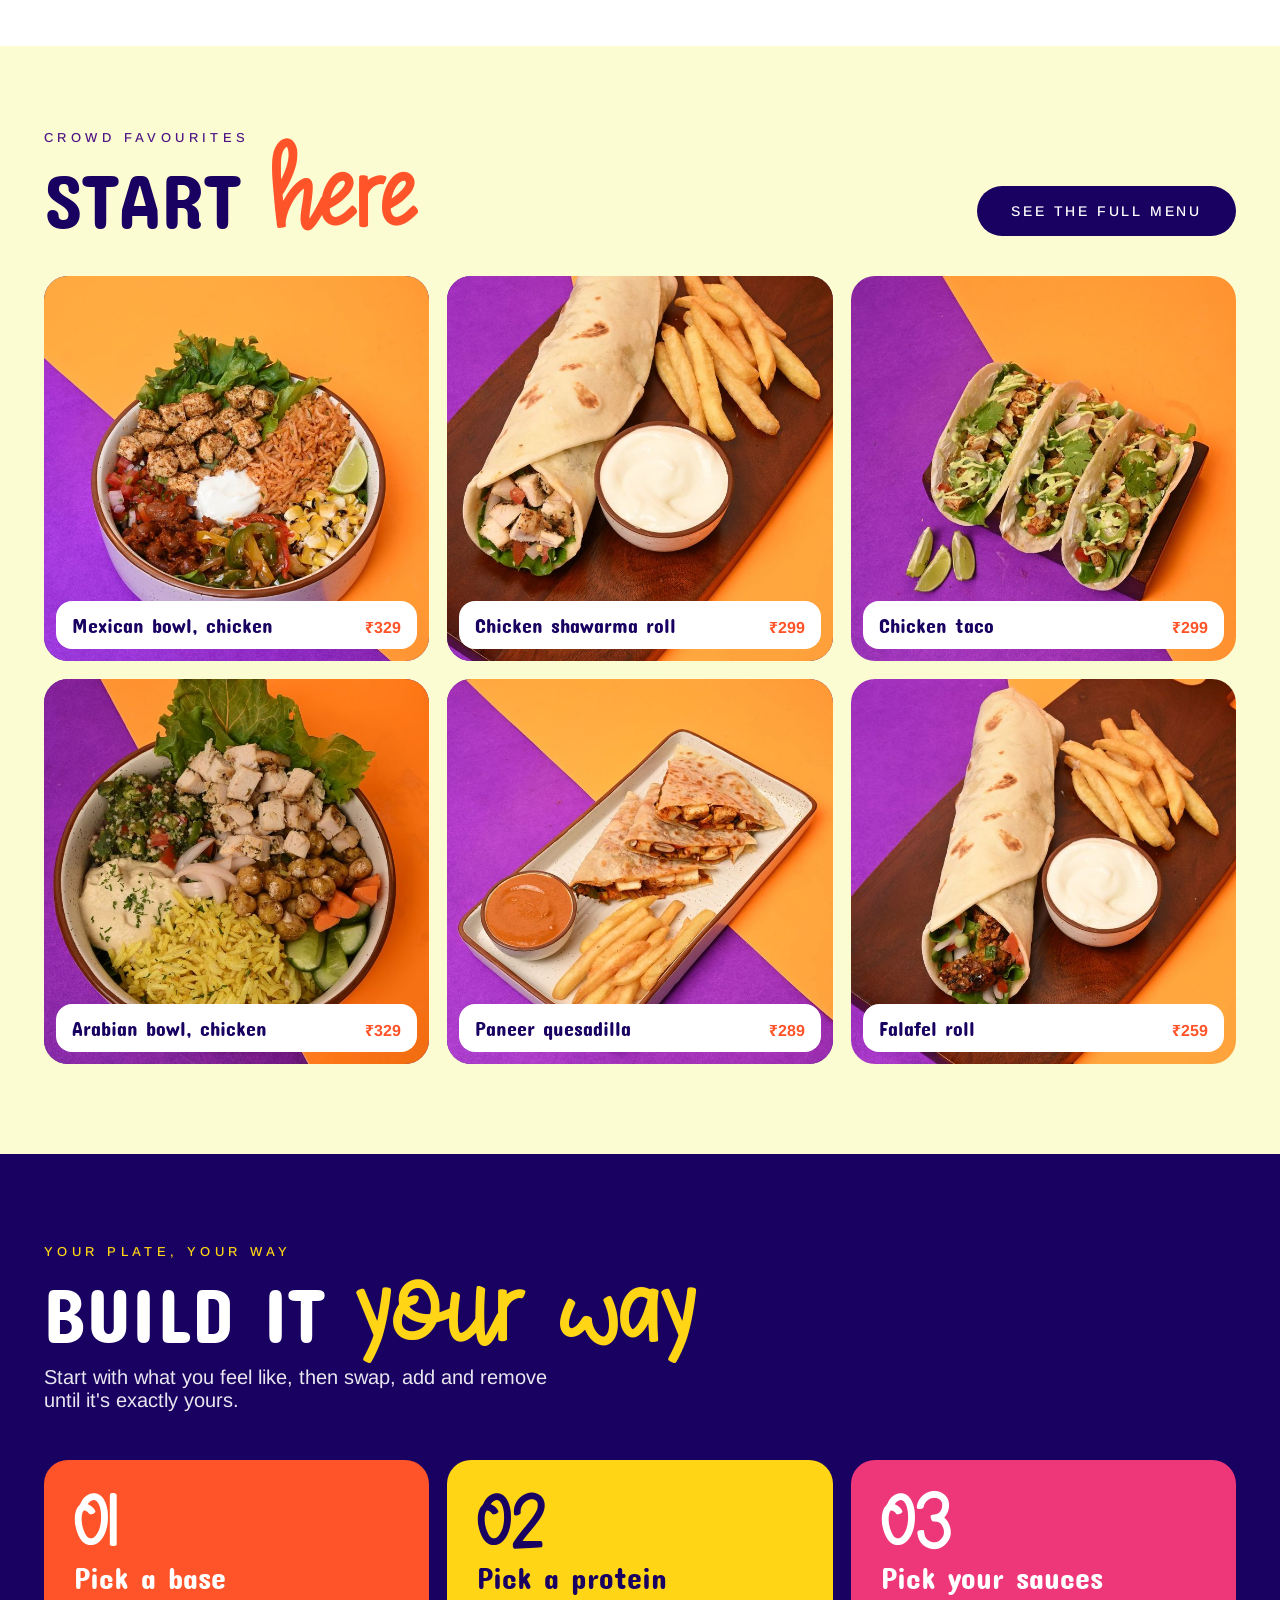
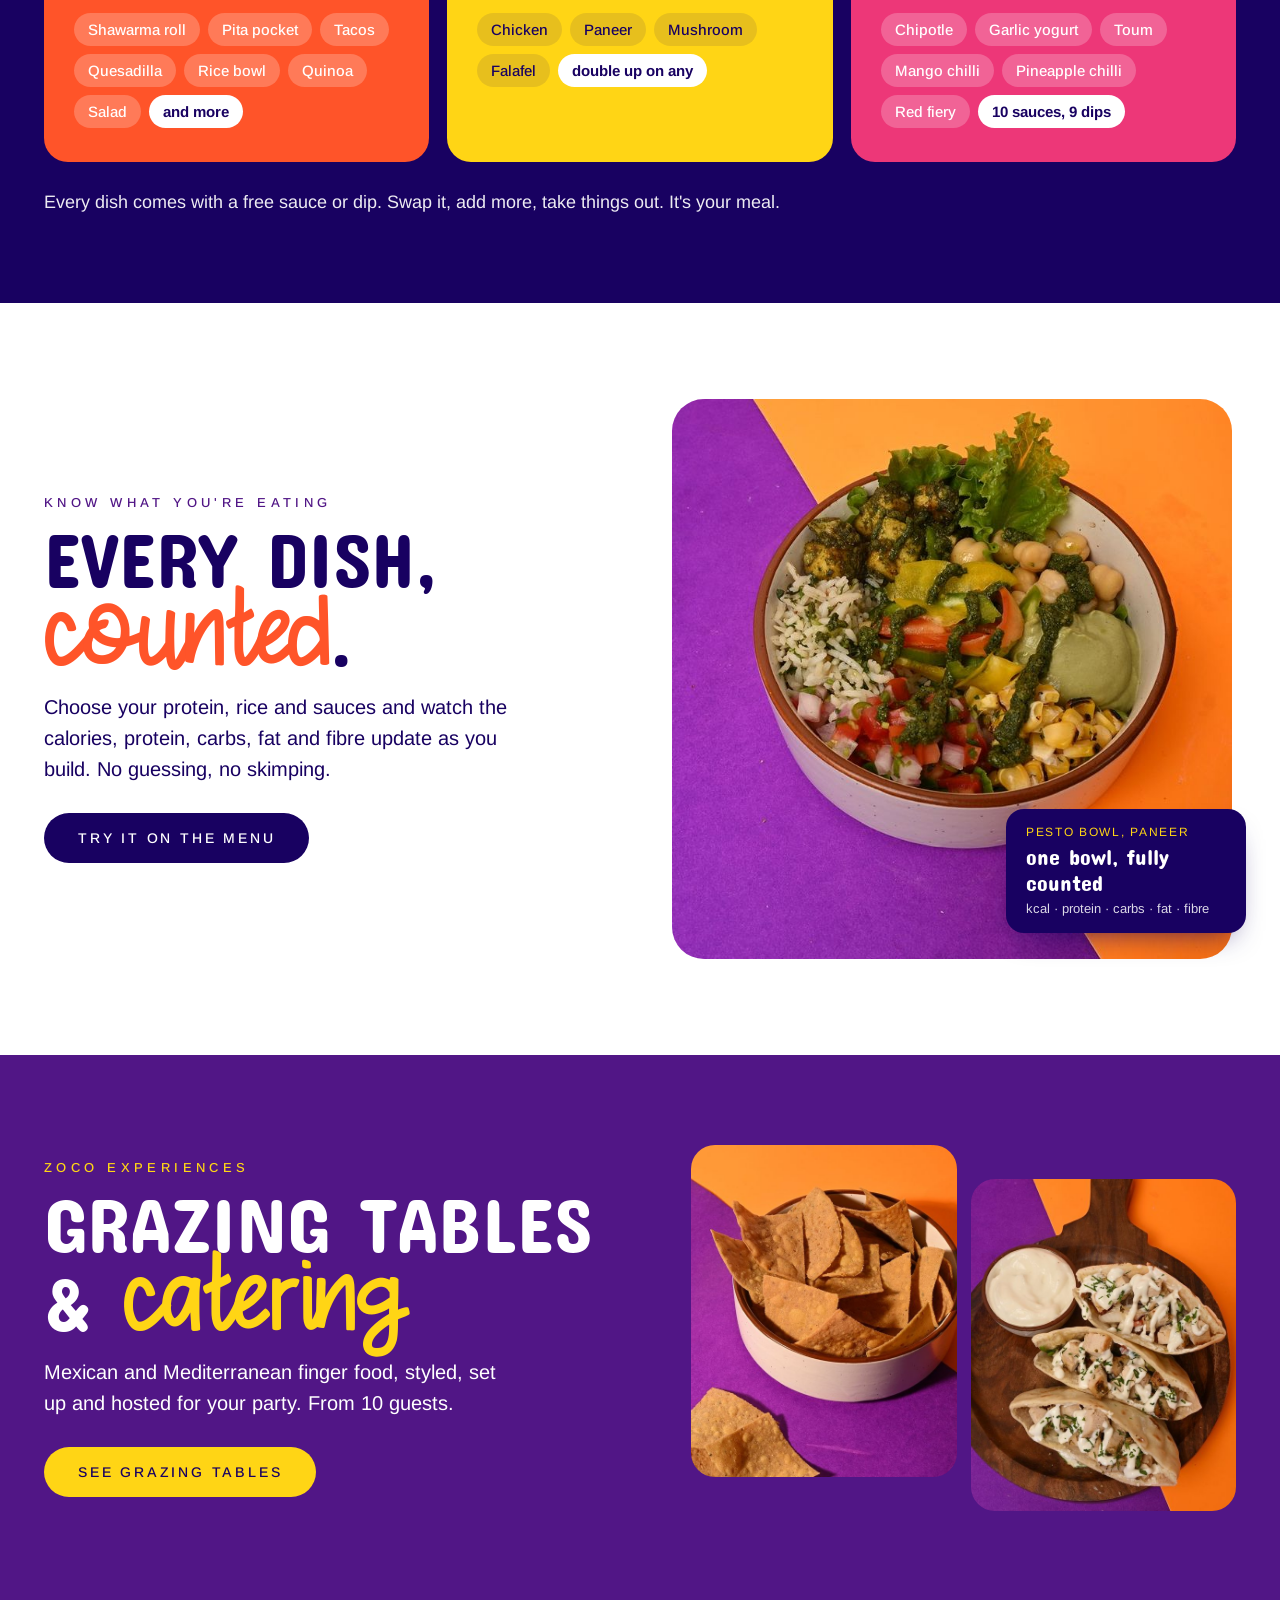
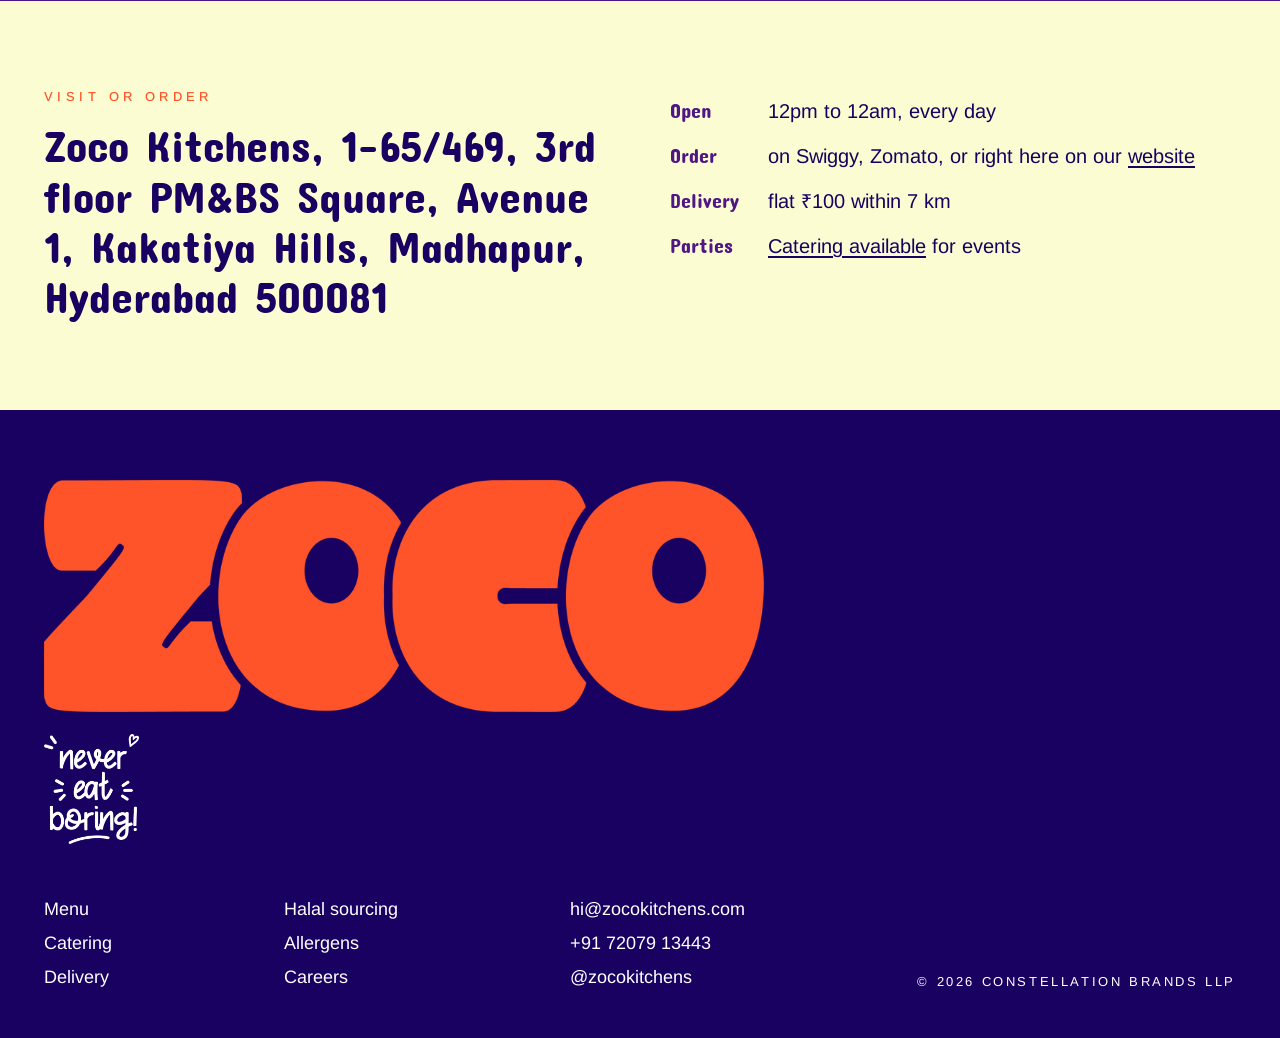
==== commit c645567c: "Home page revamp: hero collage, new copy, favourites, build-your-way, nutrition and catering section" ====
--- a/index.html
+++ b/index.html
@@ -3,10 +3,11 @@
 <head>
 <meta charset="UTF-8">
 <meta name="viewport" content="width=device-width, initial-scale=1.0">
-<title>Zoco · Never Eat Boring | Mediterranean & Mexican Kitchen, Hyderabad</title>
-<meta name="description" content="Zoco is a Mediterranean × Mexican kitchen in Banjara Hills, Hyderabad. Shawarma, tacos, and the same grill for both. Halal-sourced, made fresh daily.">
+<title>Zoco · Never Eat Boring | Fresh Mexican & Mediterranean Food, Hyderabad</title>
+<meta name="description" content="Zoco serves fresh, protein-packed Mexican and Mediterranean food in Madhapur, Hyderabad. Shawarma rolls, tacos, bowls and more, full of flavour and made to your nutrition. Halal-sourced, made fresh daily.">
 <link rel="icon" href="brand/favicon.png">
 <link rel="preload" href="fonts/ConcertOne-Regular.woff2" as="font" type="font/woff2" crossorigin>
+<link rel="preload" href="img/home/mexican-bowl-chicken-regular.jpg" as="image">
 <link rel="stylesheet" href="css/home.css">
 </head>
 <body class="zh">
@@ -24,59 +25,121 @@
   <button class="zh-burger" id="zhBurger" aria-label="Menu"><span></span><span></span><span></span></button>
 </header>
 
-<section class="zh-hero">
-  <div class="zh-hero-lines" id="heroLines">
-    <div>never</div>
-    <div>eat</div>
-    <div>boring!</div>
+<section class="hx-hero">
+  <div class="hx-hero-copy">
+    <h1 class="hx-hero-title"><span>never</span><span>eat</span><span>boring!</span></h1>
+    <p class="hx-hero-p">Fresh, protein-packed and full of flavour.</p>
+    <div class="hx-hero-cta">
+      <a href="menu.html" class="zh-pill hx-pill-main">Order now</a>
+      <a href="#favourites" class="zh-pill hx-pill-ghost">See favourites</a>
+    </div>
+    <div class="hx-hero-meta">Delivery from Madhapur · flat ₹100 within 7 km · open 12pm to 12am</div>
   </div>
-  <div class="zh-hero-bottom">
-    <p class="zh-hero-p">Middle Eastern and Mexican food, off the same grill, in Hyderabad.</p>
-    <a href="menu.html" class="zh-pill zh-pill-menu">See the menu</a>
+  <div class="hx-collage" aria-hidden="false">
+    <figure class="hx-tile hx-tile-big"><img src="img/home/mexican-bowl-chicken-regular.jpg" alt="Mexican chicken bowl with rice, corn and fajita veggies" width="720" height="720" fetchpriority="high"></figure>
+    <figure class="hx-tile hx-tile-a"><img src="img/home/chicken-taco.jpg" alt="Three chicken tacos with lime" width="720" height="720"></figure>
+    <figure class="hx-tile hx-tile-b"><img src="img/home/chicken-shawarma-roll.jpg" alt="Chicken shawarma roll with fries and garlic sauce" width="720" height="720"></figure>
+    <div class="hx-sticker"><span>fresh</span></div>
   </div>
 </section>
 
-<section class="zh-menu-head" id="menu">
-  <div class="zh-eyebrow">The board</div>
-  <h2>The full menu</h2>
-</section>
-<section class="zh-menu-rows">
-  <div class="zh-menu-row"><span class="zh-dish-name">Chicken shawarma roll</span><span class="zh-dish-price">299</span></div>
-  <div class="zh-menu-row"><span class="zh-dish-name">Chicken taco</span><span class="zh-dish-price">299</span></div>
-  <div class="zh-menu-row"><span class="zh-dish-name">Mexican bowl, chicken</span><span class="zh-dish-price">329</span></div>
-  <div class="zh-menu-row"><span class="zh-dish-name">Falafel roll</span><span class="zh-dish-price">259</span></div>
-  <div class="zh-menu-row"><span class="zh-dish-name">Paneer quesadilla</span><span class="zh-dish-price">289</span></div>
-  <a href="menu.html" class="zh-menu-more">See the full menu →</a>
-</section>
+<div class="hx-marquee" aria-hidden="true">
+  <div class="hx-marquee-track">
+    <span>fresh</span><i>✦</i><span>protein-packed</span><i>✦</i><span>full of flavour</span><i>✦</i><span>mexican</span><i>✦</i><span>mediterranean</span><i>✦</i>
+    <span>fresh</span><i>✦</i><span>protein-packed</span><i>✦</i><span>full of flavour</span><i>✦</i><span>mexican</span><i>✦</i><span>mediterranean</span><i>✦</i>
+  </div>
+</div>
 
-<section class="zh-statement">
-  <p>Two cuisines, one grill, one set of sauces.</p>
-</section>
-
-<section class="zh-build" id="build">
-  <div class="zh-build-col gold">
-    <div class="zh-build-num">01</div>
-    <h3>Pick a base</h3>
-    <p>Pita, tortilla, rice or salad.</p>
+<section class="hx-promise">
+  <div class="hx-promise-main">
+    <div class="zh-eyebrow">What we're about</div>
+    <h2>Fresh Mexican and Mediterranean food that never skimps on <em>flavour</em> or <em>nutrition</em>.</h2>
   </div>
-  <div class="zh-build-col pink">
-    <div class="zh-build-num">02</div>
-    <h3>Pick a protein</h3>
-    <p>Shawarma, falafel, paneer or mushroom.</p>
-  </div>
-  <div class="zh-build-col maroon">
-    <div class="zh-build-num">03</div>
-    <h3>Pick a sauce</h3>
-    <p>Toum, chipotle, mango chilli or red fiery.</p>
+  <div class="hx-pillars">
+    <div class="hx-pillar hx-p1"><b>Fresh</b><p>Made fresh daily, with halal-sourced meat and paneer, mushroom and falafel for everyone else.</p></div>
+    <div class="hx-pillar hx-p2"><b>Protein-packed</b><p>Generous protein in every roll, taco and bowl. Add extra whenever you want it.</p></div>
+    <div class="hx-pillar hx-p3"><b>Full of flavour</b><p>Small-batch sauces and dips, from smoky chipotle to garlic yogurt, so nothing tastes boring.</p></div>
   </div>
 </section>
 
-<section class="zh-visit" id="visit">
+<section class="hx-favs" id="favourites">
+  <div class="hx-sec-head">
+    <div>
+      <div class="zh-eyebrow">Crowd favourites</div>
+      <h2>Start <span class="hx-glow">here</span></h2>
+    </div>
+    <a href="menu.html" class="zh-pill hx-pill-main">See the full menu</a>
+  </div>
+  <div class="hx-fav-grid">
+    <a class="hx-fav hx-f1" href="menu.html"><img src="img/home/mexican-bowl-chicken-regular.jpg" alt="Mexican bowl, chicken" width="720" height="720" ><div><b>Mexican bowl, chicken</b><span>₹329</span></div></a>
+    <a class="hx-fav hx-f2" href="menu.html"><img src="img/home/chicken-shawarma-roll.jpg" alt="Chicken shawarma roll" width="720" height="720" ><div><b>Chicken shawarma roll</b><span>₹299</span></div></a>
+    <a class="hx-fav hx-f3" href="menu.html"><img src="img/home/chicken-taco.jpg" alt="Chicken tacos" width="720" height="720" ><div><b>Chicken taco</b><span>₹299</span></div></a>
+    <a class="hx-fav hx-f4" href="menu.html"><img src="img/home/arabian-bowl-chicken-regular.jpg" alt="Arabian bowl, chicken" width="720" height="720" ><div><b>Arabian bowl, chicken</b><span>₹329</span></div></a>
+    <a class="hx-fav hx-f5" href="menu.html"><img src="img/home/paneer-quesadilla-chipotle-sauce.jpg" alt="Paneer quesadilla" width="720" height="720" ><div><b>Paneer quesadilla</b><span>₹289</span></div></a>
+    <a class="hx-fav hx-f6" href="menu.html"><img src="img/home/falafel-roll.jpg" alt="Falafel roll" width="720" height="720" ><div><b>Falafel roll</b><span>₹259</span></div></a>
+  </div>
+</section>
+
+<section class="hx-build" id="build">
+  <div class="hx-build-head">
+    <div class="zh-eyebrow">Your plate, your way</div>
+    <h2>Build it <span class="hx-glow">your way</span></h2>
+    <p>Start with what you feel like, then swap, add and remove until it's exactly yours.</p>
+  </div>
+  <div class="hx-build-grid">
+    <div class="hx-step hx-s1">
+      <div class="hx-step-n">01</div><h3>Pick a base</h3>
+      <div class="hx-chips"><span>Shawarma roll</span><span>Pita pocket</span><span>Tacos</span><span>Quesadilla</span><span>Rice bowl</span><span>Quinoa</span><span>Salad</span><span class="more">and more</span></div>
+    </div>
+    <div class="hx-step hx-s2">
+      <div class="hx-step-n">02</div><h3>Pick a protein</h3>
+      <div class="hx-chips"><span>Chicken</span><span>Paneer</span><span>Mushroom</span><span>Falafel</span><span class="more">double up on any</span></div>
+    </div>
+    <div class="hx-step hx-s3">
+      <div class="hx-step-n">03</div><h3>Pick your sauces</h3>
+      <div class="hx-chips"><span>Chipotle</span><span>Garlic yogurt</span><span>Toum</span><span>Mango chilli</span><span>Pineapple chilli</span><span>Red fiery</span><span class="more">10 sauces, 9 dips</span></div>
+    </div>
+  </div>
+  <p class="hx-build-note">Every dish comes with a free sauce or dip. Swap it, add more, take things out. It's your meal.</p>
+</section>
+
+<section class="hx-nutri">
+  <div class="hx-nutri-copy">
+    <div class="zh-eyebrow">Know what you're eating</div>
+    <h2>Every dish, <span class="hx-glow">counted</span>.</h2>
+    <p>Choose your protein, rice and sauces and watch the calories, protein, carbs, fat and fibre update as you build. No guessing, no skimping.</p>
+    <a href="menu.html" class="zh-pill hx-pill-main">Try it on the menu</a>
+  </div>
+  <div class="hx-nutri-img">
+    <img src="img/home/pesto-bowl-paneer-regular.jpg" alt="Pesto paneer bowl" width="720" height="720" >
+    <div class="hx-nutri-card"><small>Pesto bowl, paneer</small><b>one bowl, fully counted</b><span>kcal · protein · carbs · fat · fibre</span></div>
+  </div>
+</section>
+
+<section class="hx-cater">
+  <div class="hx-cater-copy">
+    <div class="zh-eyebrow">Zoco Experiences</div>
+    <h2>Grazing tables &amp; <span class="hx-glow">catering</span></h2>
+    <p>Mexican and Mediterranean finger food, styled, set up and hosted for your party. From 10 guests.</p>
+    <a href="catering.html#grazing" class="zh-pill hx-pill-light">See grazing tables</a>
+  </div>
+  <div class="hx-cater-imgs">
+    <img src="img/home/nachos-regular.jpg" alt="Nachos" width="720" height="720" >
+    <img src="img/home/pita-pocket-chicken.jpg" alt="Chicken pita pockets" width="720" height="720" >
+  </div>
+</section>
+
+<section class="hx-visit" id="visit">
   <div>
-    <div class="zh-eyebrow">Visit</div>
-    <div class="zh-visit-address">Zoco Kitchens, 1-65/469, 3rd floor PM&amp;BS Square, Avenue 1, Kakatiya Hills, Madhapur, Hyderabad 500081</div>
+    <div class="zh-eyebrow">Visit or order</div>
+    <div class="hx-visit-address">Zoco Kitchens, 1-65/469, 3rd floor PM&amp;BS Square, Avenue 1, Kakatiya Hills, Madhapur, Hyderabad 500081</div>
   </div>
-  <div class="zh-visit-hours">Open 12pm to 12am, every day<br>Order on Swiggy, Zomato, or right here on our <a href="menu.html" style="text-decoration:underline">website</a><br>flat ₹100 delivery within 7 km<br><a href="catering.html" style="text-decoration:underline">Catering available</a> for parties and events</div>
+  <div class="hx-visit-info">
+    <p><b>Open</b> 12pm to 12am, every day</p>
+    <p><b>Order</b> on Swiggy, Zomato, or right here on our <a href="menu.html">website</a></p>
+    <p><b>Delivery</b> flat ₹100 within 7 km</p>
+    <p><b>Parties</b> <a href="catering.html">Catering available</a> for events</p>
+  </div>
 </section>
 
 <footer class="zh-footer">
@@ -93,25 +156,6 @@
 <script>
   const burger = document.getElementById('zhBurger'), header = document.getElementById('zhHeader');
   burger?.addEventListener('click', () => header.classList.toggle('open'));
-
-  // One shared size for all three lines, picked so the widest line ("boring!") fills about 80% of the hero.
-  function fitHeroLines(){
-    const container = document.getElementById('heroLines');
-    if(!container) return;
-    const probeSize = 100;
-    const lines = [...container.querySelectorAll(':scope > div')];
-    lines.forEach(line=>{ line.style.fontSize = probeSize + 'px'; });
-    const widest = Math.max(...lines.map(line=>line.scrollWidth));
-    if(widest > 0){
-      const size = Math.min(260, container.clientWidth * 0.8 / widest * probeSize);
-      lines.forEach(line=>{ line.style.fontSize = size + 'px'; });
-    }
-  }
-  window.addEventListener('load', fitHeroLines);
-  window.addEventListener('resize', fitHeroLines);
-  if(document.fonts && document.fonts.ready){
-    document.fonts.ready.then(fitHeroLines);
-  }
 </script>
 </body>
 </html>
--- a/css/home.css
+++ b/css/home.css
@@ -340,3 +340,108 @@
 .gz .zh-pill{padding:15px 30px;background:var(--purple);color:#fff}
 .gz .zh-pill.zh-pill-menu{background:var(--orange)}
 .gz-book .zh-pill{background:#fff;color:var(--purple)}
+
+/* ---- home page revamp ---- */
+.hx-glow{font-family:var(--font-tagline);font-weight:400;text-transform:lowercase;letter-spacing:0;color:var(--orange)}
+.hx-pill-main{background:var(--indigo);color:var(--white);padding:17px 34px}
+.hx-pill-ghost{background:transparent;color:var(--white);padding:15px 32px;border:2px solid var(--white)}
+.hx-pill-light{background:var(--yellow);color:var(--indigo);padding:17px 34px}
+.hx-hero{background:var(--orange);display:grid;grid-template-columns:1.05fr 1fr;gap:40px;align-items:center;padding:60px 44px 72px;overflow:hidden}
+.hx-hero-title{font-family:var(--font-tagline);font-weight:400;text-transform:lowercase;line-height:.88;font-size:clamp(76px,11.5vw,190px);display:flex;flex-direction:column}
+.hx-hero-title span:nth-child(1){color:var(--white)}
+.hx-hero-title span:nth-child(2){color:var(--yellow)}
+.hx-hero-title span:nth-child(3){color:var(--lime)}
+.hx-hero-p{color:var(--white);font-size:clamp(20px,2vw,28px);line-height:1.35;max-width:24ch;margin-top:30px;font-weight:300}
+.hx-hero-cta{display:flex;gap:12px;flex-wrap:wrap;margin-top:30px}
+.hx-hero-meta{color:var(--white);opacity:.9;font-size:14px;margin-top:26px;letter-spacing:.04em}
+.hx-collage{position:relative;display:grid;grid-template-columns:1.25fr 1fr;grid-template-rows:1fr 1fr;gap:14px;aspect-ratio:1/1.02;max-width:620px;justify-self:end;width:100%}
+.hx-tile{margin:0;border-radius:26px;overflow:hidden;background:var(--purple);box-shadow:0 18px 40px -22px rgba(24,1,97,.7)}
+.hx-tile img{width:100%;height:100%;object-fit:cover}
+.hx-tile-big{grid-row:1 / span 2}
+.hx-tile-a{border-radius:26px 26px 26px 120px}
+.hx-sticker{position:absolute;left:-22px;bottom:-26px;width:132px;height:132px;border-radius:50%;background:var(--yellow);color:var(--purple);display:flex;align-items:center;justify-content:center;transform:rotate(-12deg);box-shadow:0 10px 24px -12px rgba(24,1,97,.6)}
+.hx-sticker span{font-family:var(--font-tagline);font-size:48px;text-transform:lowercase;line-height:1}
+.hx-marquee{background:var(--purple);color:var(--yellow);overflow:hidden;white-space:nowrap;padding:18px 0}
+.hx-marquee-track{display:inline-flex;gap:28px;align-items:center;animation:hxslide 32s linear infinite;font-family:var(--font-tagline);font-size:34px;text-transform:lowercase}
+.hx-marquee-track i{font-style:normal;color:var(--pink-brand);font-size:22px}
+@keyframes hxslide{to{transform:translateX(-50%)}}
+@media (prefers-reduced-motion:reduce){.hx-marquee-track{animation:none}}
+.hx-promise{background:var(--white);padding:96px 44px 80px}
+.hx-promise .zh-eyebrow,.hx-favs .zh-eyebrow,.hx-build .zh-eyebrow{color:var(--purple)}
+.hx-promise h2{font-family:var(--font-display);font-weight:700;font-size:clamp(34px,5vw,76px);line-height:1.02;margin-top:16px;max-width:20ch;color:var(--indigo)}
+.hx-promise h2 em{font-style:normal;color:var(--orange)}
+.hx-pillars{display:grid;grid-template-columns:repeat(3,1fr);gap:18px;margin-top:56px}
+.hx-pillar{border-radius:24px;padding:34px 32px 38px}
+.hx-pillar b{display:block;font-family:var(--font-display);font-size:34px;font-weight:400}
+.hx-pillar p{font-size:18px;line-height:1.5;margin-top:10px}
+.hx-p1{background:var(--yellow);color:var(--indigo)}
+.hx-p2{background:var(--pink);color:var(--indigo)}
+.hx-p3{background:var(--purple);color:var(--white)}
+.hx-favs{background:var(--cream);padding:84px 44px 90px}
+.hx-sec-head{display:flex;justify-content:space-between;align-items:flex-end;gap:24px;flex-wrap:wrap}
+.hx-sec-head h2,.hx-build-head h2,.hx-nutri h2,.hx-cater h2{font-family:var(--font-display);font-weight:700;font-size:clamp(40px,6vw,88px);line-height:.95;margin-top:12px;text-transform:uppercase}
+.hx-sec-head h2 .hx-glow,.hx-build-head h2 .hx-glow,.hx-nutri h2 .hx-glow,.hx-cater h2 .hx-glow{text-transform:lowercase;font-size:1.08em}
+.hx-fav-grid{display:grid;grid-template-columns:repeat(3,1fr);gap:18px;margin-top:40px}
+.hx-fav{display:block;position:relative;border-radius:24px;overflow:hidden;background:var(--purple);color:var(--white)}
+.hx-fav img{width:100%;aspect-ratio:1/1;object-fit:cover;transition:transform .35s ease}
+.hx-fav:hover img{transform:scale(1.04)}
+.hx-fav div{position:absolute;left:12px;right:12px;bottom:12px;background:var(--white);color:var(--indigo);border-radius:16px;padding:12px 16px;display:flex;justify-content:space-between;gap:10px;align-items:baseline}
+.hx-fav b{font-family:var(--font-display);font-weight:400;font-size:20px}
+.hx-fav span{font-family:var(--font-num);font-weight:700;color:var(--orange)}
+.hx-build{background:var(--indigo);color:var(--white);padding:90px 44px}
+.hx-build .zh-eyebrow{color:var(--yellow)}
+.hx-build-head h2{color:var(--white)}
+.hx-build-head h2 .hx-glow{color:var(--yellow)}
+.hx-build-head p{font-size:20px;margin-top:16px;max-width:46ch;opacity:.9}
+.hx-build-grid{display:grid;grid-template-columns:repeat(3,1fr);gap:18px;margin-top:48px}
+.hx-step{border-radius:24px;padding:30px 30px 34px}
+.hx-s1{background:var(--orange);color:var(--white)}
+.hx-s2{background:var(--yellow);color:var(--indigo)}
+.hx-s3{background:var(--magenta);color:var(--white)}
+.hx-step-n{font-family:var(--font-tagline);font-size:64px;line-height:1}
+.hx-step h3{font-family:var(--font-display);font-weight:400;font-size:30px;margin-top:6px}
+.hx-chips{display:flex;flex-wrap:wrap;gap:8px;margin-top:18px}
+.hx-chips span{background:rgba(255,255,255,.22);border-radius:999px;padding:8px 14px;font-size:15px;font-weight:500}
+.hx-s2 .hx-chips span{background:rgba(24,1,97,.1)}
+.hx-chips .more{background:var(--white)!important;color:var(--indigo);font-weight:700}
+.hx-build-note{margin-top:30px;font-size:18px;opacity:.92}
+.hx-nutri{background:var(--white);display:grid;grid-template-columns:1fr 1fr;gap:56px;align-items:center;padding:96px 44px}
+.hx-nutri .zh-eyebrow{color:var(--purple)}
+.hx-nutri p{font-size:20px;line-height:1.55;margin:18px 0 28px;max-width:44ch}
+.hx-nutri-img{position:relative;max-width:560px;justify-self:center;width:100%}
+.hx-nutri-img img{width:100%;border-radius:32px}
+.hx-nutri-card{position:absolute;right:-14px;bottom:26px;background:var(--indigo);color:var(--white);border-radius:18px;padding:16px 20px;max-width:240px;box-shadow:0 14px 30px -16px rgba(24,1,97,.8)}
+.hx-nutri-card small{display:block;font-size:12px;letter-spacing:.14em;text-transform:uppercase;color:var(--yellow)}
+.hx-nutri-card b{display:block;font-family:var(--font-display);font-weight:400;font-size:22px;margin:4px 0}
+.hx-nutri-card span{font-size:13px;opacity:.85}
+.hx-cater{background:var(--purple);color:var(--white);display:grid;grid-template-columns:1.1fr 1fr;gap:48px;align-items:center;padding:90px 44px}
+.hx-cater .zh-eyebrow{color:var(--yellow)}
+.hx-cater h2 .hx-glow{color:var(--yellow)}
+.hx-cater p{font-size:20px;line-height:1.55;margin:18px 0 28px;max-width:42ch}
+.hx-cater-imgs{display:grid;grid-template-columns:1fr 1fr;gap:14px}
+.hx-cater-imgs img{border-radius:24px;aspect-ratio:1/1.25;object-fit:cover;width:100%}
+.hx-cater-imgs img:nth-child(2){margin-top:34px}
+.hx-visit{background:var(--cream);padding:88px 44px;display:grid;grid-template-columns:1fr 1fr;gap:60px}
+.hx-visit .zh-eyebrow{color:var(--orange)}
+.hx-visit-address{font-family:var(--font-display);font-size:clamp(28px,3.4vw,44px);line-height:1.16;margin-top:16px}
+.hx-visit-info{font-size:20px;line-height:1.5;display:flex;flex-direction:column;gap:14px;padding-top:6px}
+.hx-visit-info b{display:inline-block;min-width:92px;color:var(--purple);font-family:var(--font-display);font-weight:400}
+.hx-visit-info a{text-decoration:underline;text-underline-offset:3px}
+@media(max-width:900px){
+  .hx-hero{grid-template-columns:1fr;padding:44px 22px 70px;gap:36px}
+  .hx-hero-title{font-size:clamp(72px,24vw,150px)}
+  .hx-collage{justify-self:center;max-width:460px}
+  .hx-sticker{left:-6px;width:104px;height:104px}.hx-sticker span{font-size:38px}
+  .hx-promise,.hx-favs,.hx-build,.hx-nutri,.hx-cater,.hx-visit{padding-left:22px;padding-right:22px}
+  .hx-pillars,.hx-build-grid,.hx-nutri,.hx-cater,.hx-visit{grid-template-columns:1fr}
+  .hx-fav-grid{grid-template-columns:1fr 1fr;gap:12px}
+  .hx-fav div{left:8px;right:8px;bottom:8px;padding:9px 12px;flex-direction:column;gap:2px}
+  .hx-fav b{font-size:16px}
+  .hx-nutri-card{right:8px}
+}
+.zh .hx-pill-main{background:var(--indigo);color:var(--white)}
+.zh .hx-pill-ghost{background:transparent;color:var(--white)}
+.zh .hx-pill-light{background:var(--yellow);color:var(--indigo)}
+.hx-fav img,.hx-nutri-img img,.hx-cater-imgs img{height:auto}
+.hx-fav img{aspect-ratio:1/1}
+.hx-visit-info a,.hx-pillar a{color:inherit}
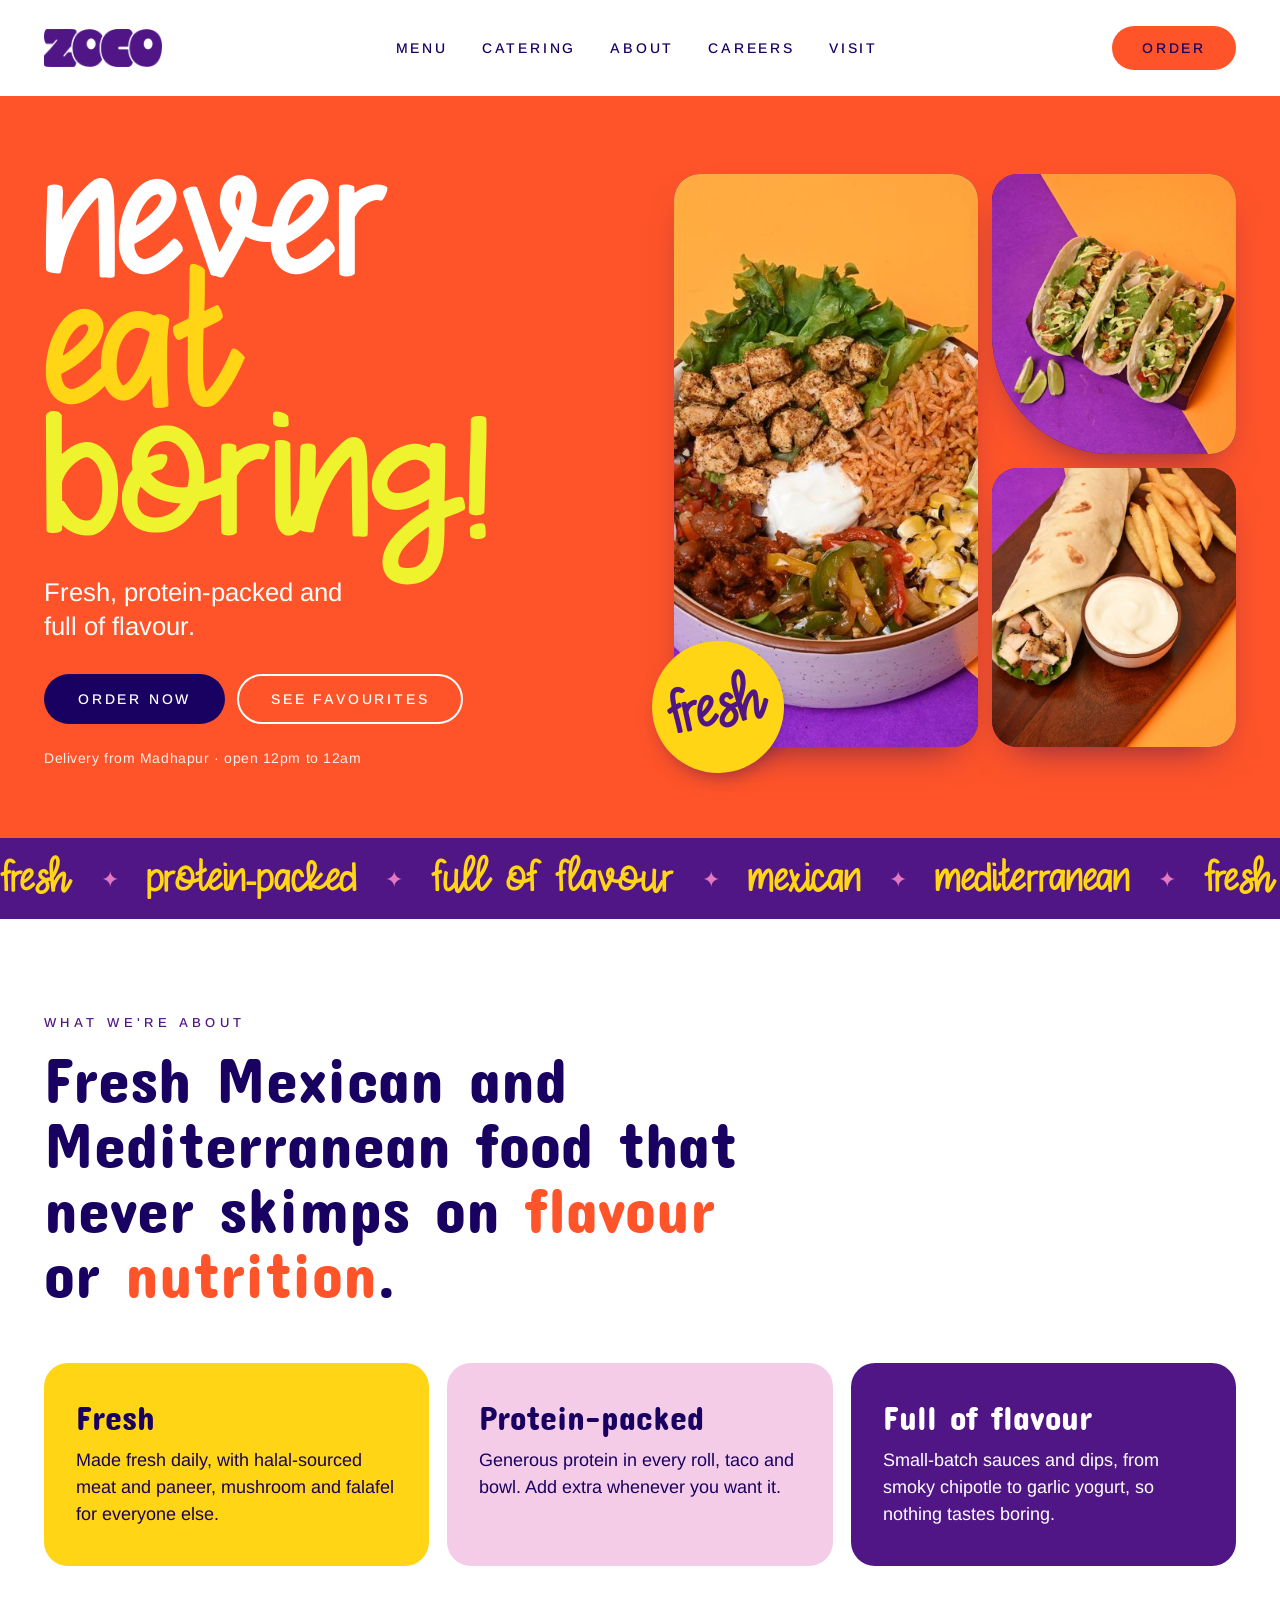
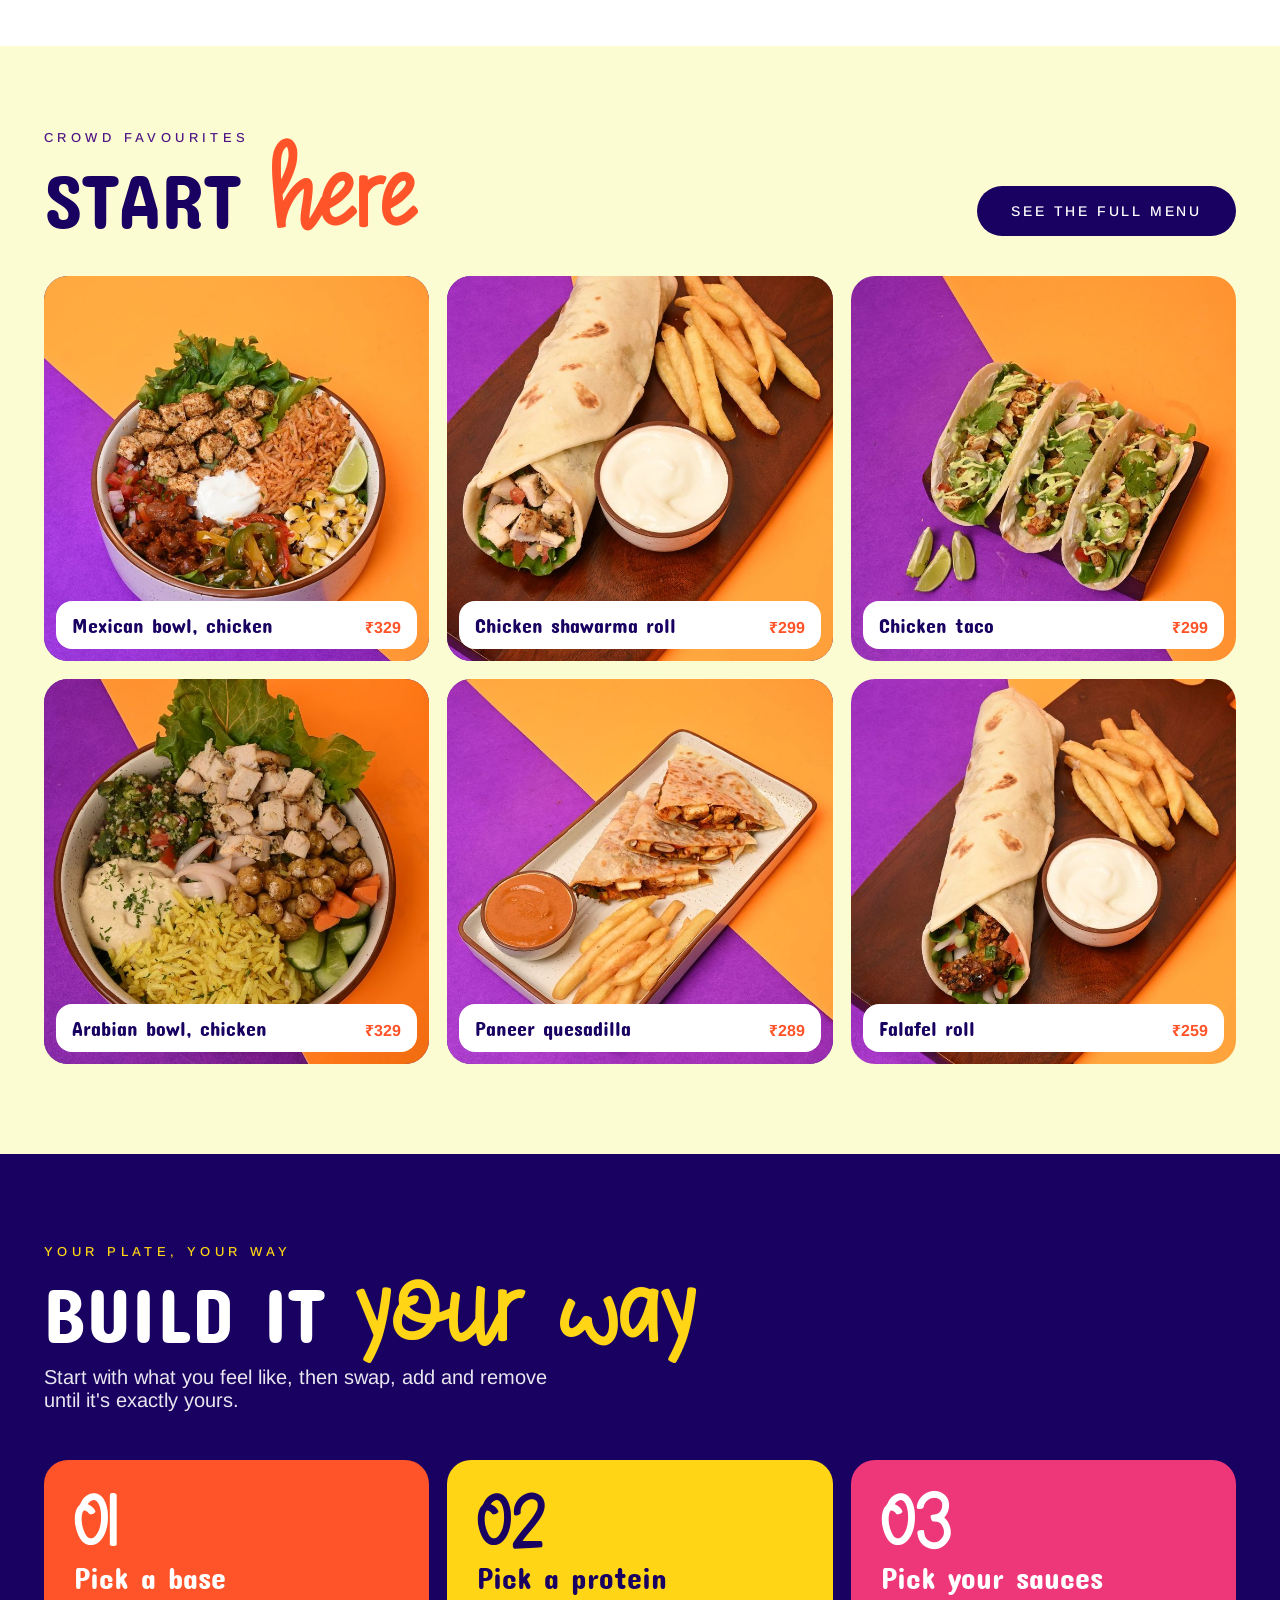
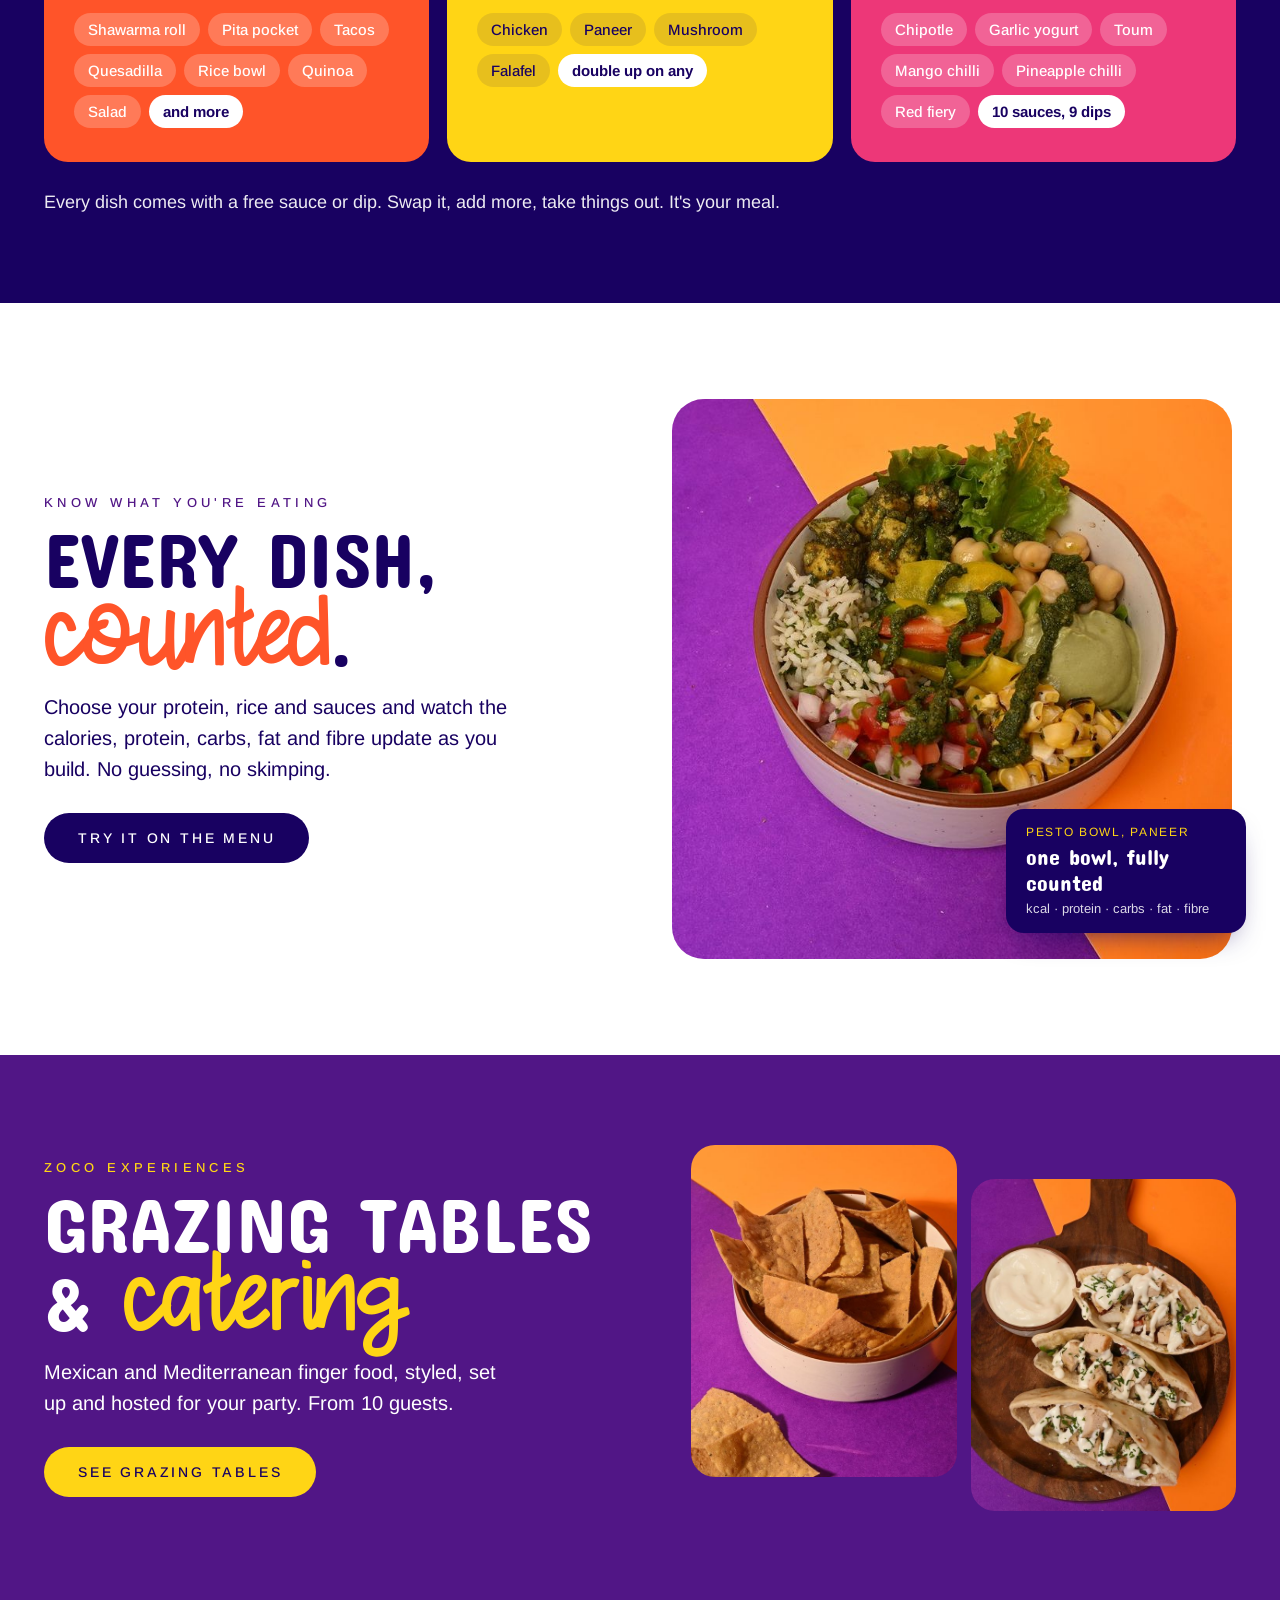
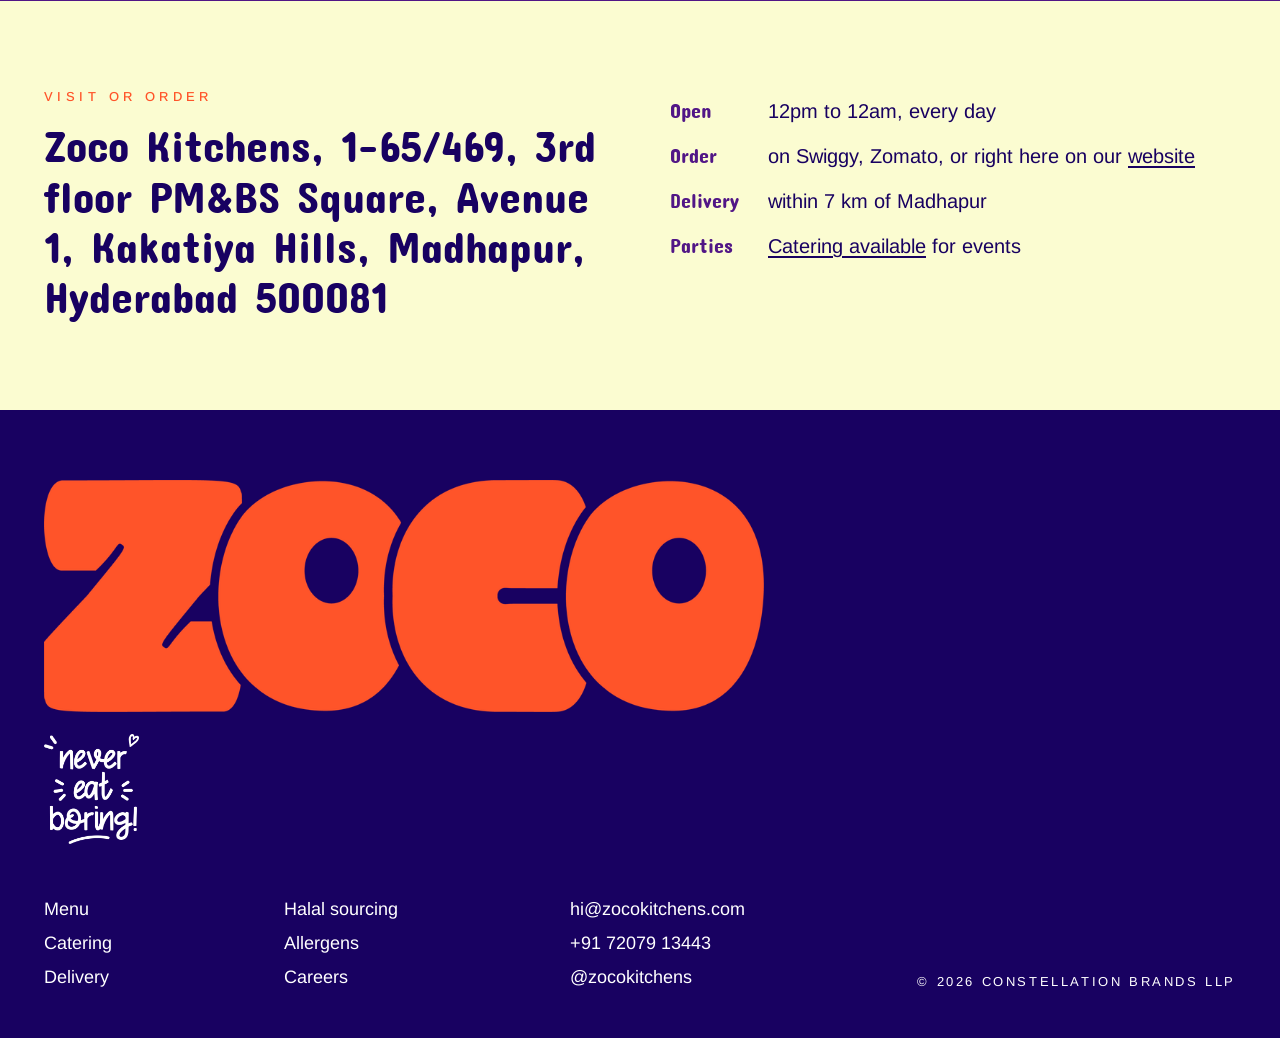
==== commit a53294b8: "Simplify checkout: name, phone, address only; hidden 20% discount in WhatsApp message; no delivery f" ====
--- a/index.html
+++ b/index.html
@@ -8,7 +8,7 @@
 <link rel="icon" href="brand/favicon.png">
 <link rel="preload" href="fonts/ConcertOne-Regular.woff2" as="font" type="font/woff2" crossorigin>
 <link rel="preload" href="img/home/mexican-bowl-chicken-regular.jpg" as="image">
-<link rel="stylesheet" href="css/home.css">
+<link rel="stylesheet" href="css/home.css?v=20261116a">
 </head>
 <body class="zh">
 
@@ -33,7 +33,7 @@
       <a href="menu.html" class="zh-pill hx-pill-main">Order now</a>
       <a href="#favourites" class="zh-pill hx-pill-ghost">See favourites</a>
     </div>
-    <div class="hx-hero-meta">Delivery from Madhapur · flat ₹100 within 7 km · open 12pm to 12am</div>
+    <div class="hx-hero-meta">Delivery from Madhapur · open 12pm to 12am</div>
   </div>
   <div class="hx-collage" aria-hidden="false">
     <figure class="hx-tile hx-tile-big"><img src="img/home/mexican-bowl-chicken-regular.jpg" alt="Mexican chicken bowl with rice, corn and fajita veggies" width="720" height="720" fetchpriority="high"></figure>
@@ -137,7 +137,7 @@
   <div class="hx-visit-info">
     <p><b>Open</b> 12pm to 12am, every day</p>
     <p><b>Order</b> on Swiggy, Zomato, or right here on our <a href="menu.html">website</a></p>
-    <p><b>Delivery</b> flat ₹100 within 7 km</p>
+    <p><b>Delivery</b> within 7 km of Madhapur</p>
     <p><b>Parties</b> <a href="catering.html">Catering available</a> for events</p>
   </div>
 </section>
--- a/css/home.css
+++ b/css/home.css
@@ -445,3 +445,85 @@
 .hx-fav img,.hx-nutri-img img,.hx-cater-imgs img{height:auto}
 .hx-fav img{aspect-ratio:1/1}
 .hx-visit-info a,.hx-pillar a{color:inherit}
+
+/* ---- inner pages: shared design layer ---- */
+.px-hero{display:grid;grid-template-columns:1.1fr 1fr;gap:40px;align-items:center;padding:64px 44px 76px;overflow:hidden}
+.px-orange{background:var(--orange)}.px-purple{background:var(--purple)}.px-indigo{background:var(--indigo)}
+.px-eyebrow{font-size:13px;letter-spacing:.34em;text-transform:uppercase;font-weight:500;color:var(--yellow)}
+.px-title{font-family:var(--font-tagline);font-weight:400;text-transform:lowercase;line-height:.95;font-size:clamp(52px,7.4vw,118px);color:var(--white);margin-top:14px;max-width:12ch}
+.px-title em{font-style:normal;color:var(--yellow)}
+.px-lede{color:var(--white);font-size:clamp(18px,1.7vw,22px);line-height:1.5;margin-top:24px;max-width:46ch;font-weight:300}
+.px-cta{display:flex;gap:12px;flex-wrap:wrap;margin-top:30px}
+.px-purple .zh-badge,.px-indigo .zh-badge{background:rgba(255,255,255,.16)}
+.px-hero .zh-badgerow{margin-top:26px}
+.px-sec{padding:72px 44px}
+.px-white{background:var(--white)}.px-cream{background:var(--cream)}
+.px-cards3,.px-cards4{display:grid;gap:18px}
+.px-cards3{grid-template-columns:repeat(3,1fr)}
+.px-cards4{grid-template-columns:repeat(4,1fr)}
+.px-card{border-radius:24px;padding:30px 28px 34px}
+.px-card h3{font-family:var(--font-display);font-weight:400;font-size:26px;margin-top:8px;line-height:1.1}
+.px-card p{font-size:17px;line-height:1.55;margin-top:10px}
+.px-num{font-family:var(--font-tagline);font-size:56px;line-height:1;display:block}
+.px-yellow{background:var(--yellow);color:var(--indigo)}
+.px-pink{background:var(--pink);color:var(--indigo)}
+.px-magenta{background:var(--magenta);color:var(--white)}
+.px-purple-bg{background:var(--purple);color:var(--white)}
+.px-yellow-bg{background:var(--yellow);color:var(--indigo)}
+.px-orange-bg{background:var(--orange);color:var(--white)}
+.px-bigcard{border-radius:28px;padding:40px 38px 44px}
+.px-bigcard .zh-eyebrow{color:inherit;opacity:.8}
+.px-bigcard h2{font-family:var(--font-display);font-weight:700;text-transform:uppercase;font-size:clamp(28px,3.4vw,46px);line-height:1;margin-top:12px}
+.px-bigcard h2 .hx-glow{color:inherit;opacity:1;text-transform:lowercase;font-size:1.1em}
+.px-purple-bg .hx-glow{color:var(--yellow)}
+.px-orange-bg .hx-glow{color:var(--yellow)}
+.px-bigcard p{font-family:var(--font-sans);font-size:18px;line-height:1.65;margin-top:18px;font-weight:400}
+.px-bigcard p.lede{font-size:19px;font-weight:400}
+.px-two{display:grid;grid-template-columns:1fr 1fr;gap:18px}
+.px-tall{align-items:stretch}
+.px-statement{background:var(--purple);padding:90px 44px;overflow:hidden}
+.px-statement p{font-family:var(--font-tagline);text-transform:lowercase;color:var(--white);font-size:clamp(44px,7.6vw,120px);line-height:1;max-width:14ch}
+.px-statement em{font-style:normal;color:var(--yellow)}
+.px-story{background:var(--white);display:grid;grid-template-columns:.85fr 1.15fr;gap:56px;align-items:start;padding:90px 44px}
+.px-story-img{position:sticky;top:30px}
+.px-story-img img{width:100%;height:auto;border-radius:32px}
+.px-story-tag{position:absolute;left:-12px;bottom:26px;background:var(--yellow);color:var(--indigo);border-radius:18px;padding:12px 18px;font-family:var(--font-tagline);font-size:26px;text-transform:lowercase;line-height:1.05;max-width:240px;transform:rotate(-3deg)}
+.px-story-text .zh-eyebrow{color:var(--purple)}
+.px-story-text h2{font-family:var(--font-display);font-weight:700;text-transform:uppercase;font-size:clamp(34px,4.6vw,64px);line-height:1;margin-top:12px}
+.px-story-text h2 .hx-glow{font-size:1.1em}
+.px-story-text p{font-family:var(--font-sans);font-size:18px;line-height:1.7;margin-top:20px;max-width:58ch;font-weight:400}
+.px-story-text p.lede{font-size:22px;line-height:1.5;font-weight:700;color:var(--purple);border-left:5px solid var(--orange);padding-left:18px}
+.zh-prose p,.zh-why-lede{font-family:var(--font-sans);font-weight:400}
+/* make the existing cards on the catering page feel like the rest */
+.zh-events,.zh-cater-why{background:var(--white)}
+.zh-event-tag{background:var(--pink);color:var(--indigo);font-family:var(--font-display);font-weight:400;font-size:18px}
+.zh-cater-why{gap:18px;padding:0 44px 72px}
+.zh-cater-why-col{border-radius:24px}
+.zh-cater-why-col h3{font-family:var(--font-display);font-weight:400;font-size:26px}
+.zh-roles{background:var(--cream)}
+.zh-role{border-radius:28px}
+.zh-role-top h3{font-family:var(--font-display);font-weight:400;font-size:32px}
+.zh-referral,.zh-team{border-radius:0}
+.zh-team h2 .hx-glow,.zh-referral h2 .hx-glow{color:var(--yellow)}
+.zh-team h2{text-transform:uppercase}
+/* menu page hero */
+.px-slim{grid-template-columns:1.4fr auto;padding:44px 44px 40px;gap:24px}
+.px-slim .px-title{font-size:clamp(48px,6.4vw,100px);max-width:none}
+.px-slim .px-lede{font-size:17px;max-width:60ch;margin-top:16px}
+.px-strip{display:flex;gap:12px}
+.px-strip img{width:150px;height:150px;object-fit:cover;border-radius:24px;box-shadow:0 14px 30px -18px rgba(24,1,97,.7)}
+.px-strip img:nth-child(2){margin-top:26px}
+@media(max-width:900px){
+  .px-hero{grid-template-columns:1fr;padding:44px 22px 70px;gap:36px}
+  .px-title{font-size:clamp(52px,17vw,100px);max-width:none}
+  .px-sec,.px-statement,.px-story{padding-left:22px;padding-right:22px}
+  .px-cards3,.px-cards4,.px-two,.px-story{grid-template-columns:1fr}
+  .px-story-img{position:relative;top:0;max-width:440px}
+  .px-slim{grid-template-columns:1fr;padding:34px 22px}
+  .px-strip{display:none}
+  .zh-cater-why{padding:0 22px 56px}
+}
+@media(min-width:901px) and (max-width:1150px){.px-cards4{grid-template-columns:1fr 1fr}}
+.hx-sticker span{white-space:nowrap}
+@media(min-width:901px){.zh-roles{display:grid;grid-template-columns:1fr 1fr;gap:20px;align-items:start}.zh-roles>:not(.zh-role){grid-column:1/-1}.zh-roles .zh-role{margin-top:0}}
+.gz h2 .hx-glow,.gz-menu-head h3 .hx-glow{text-transform:lowercase}
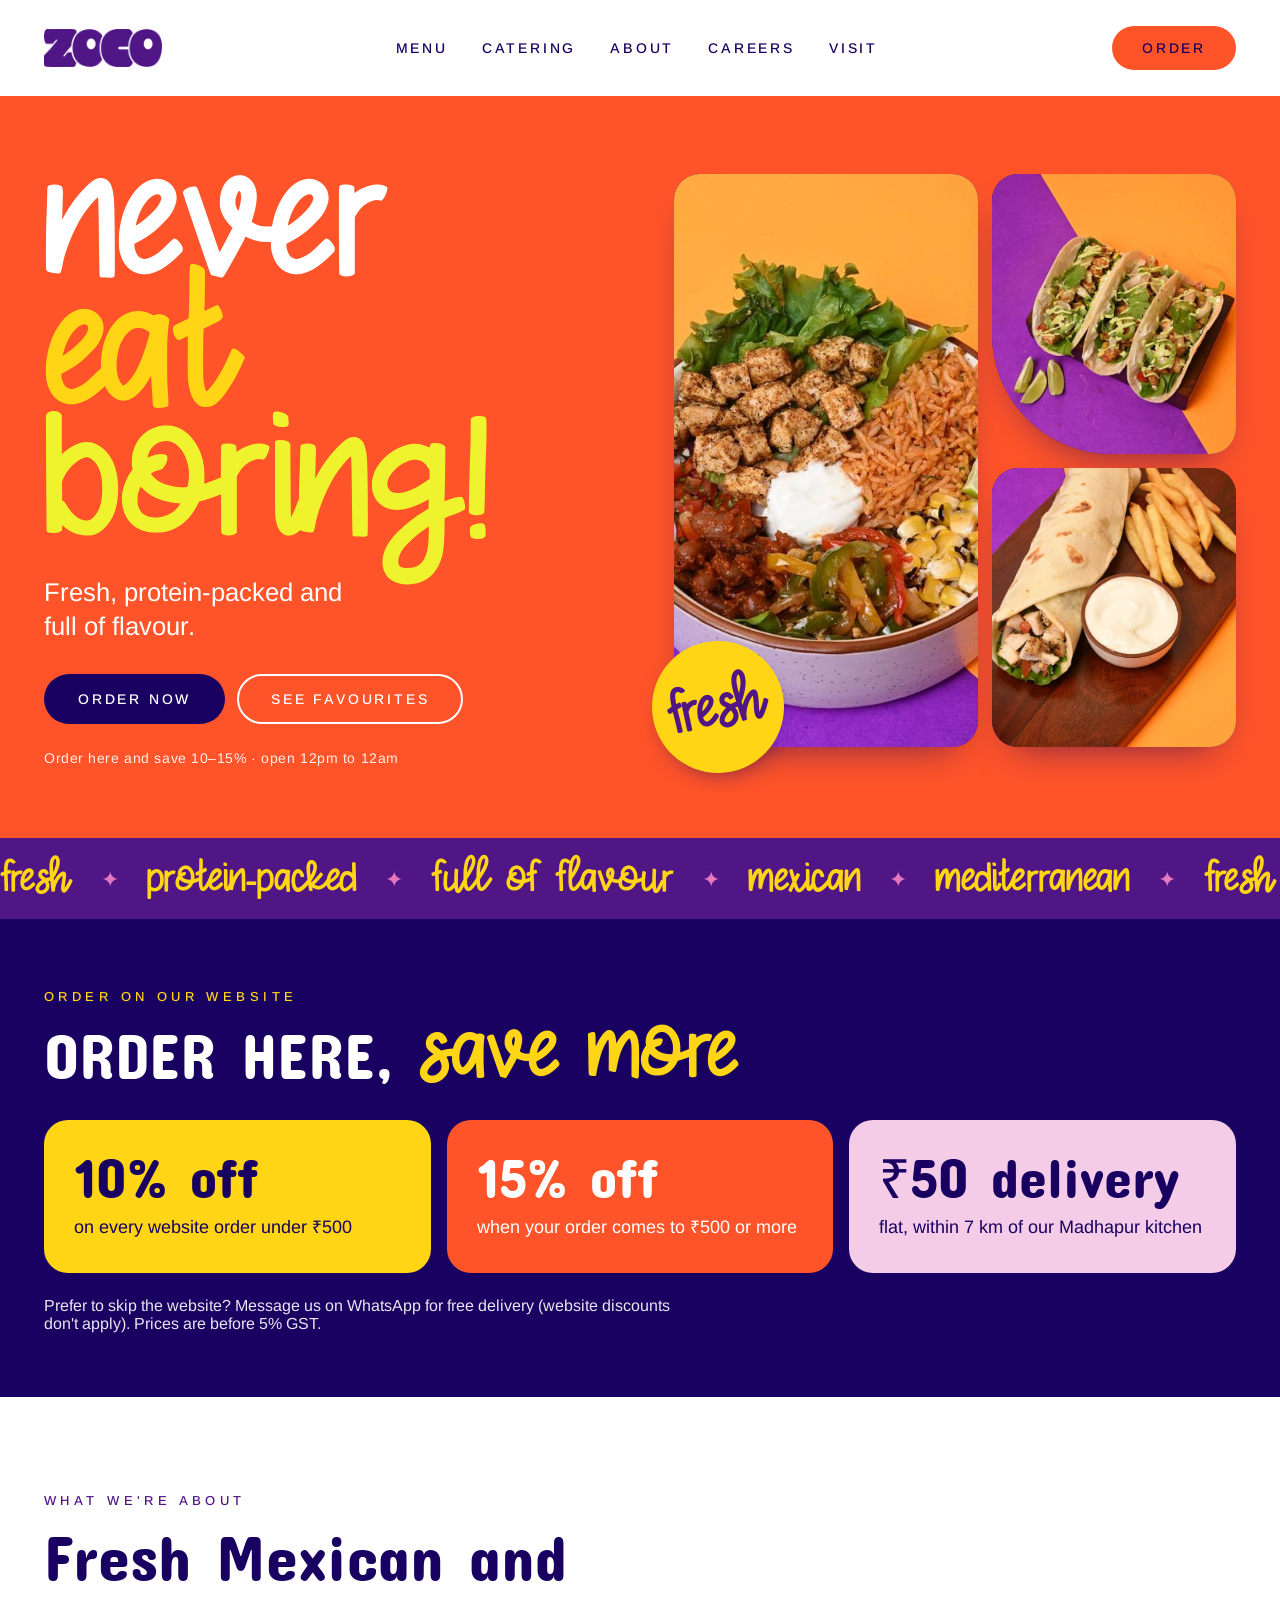
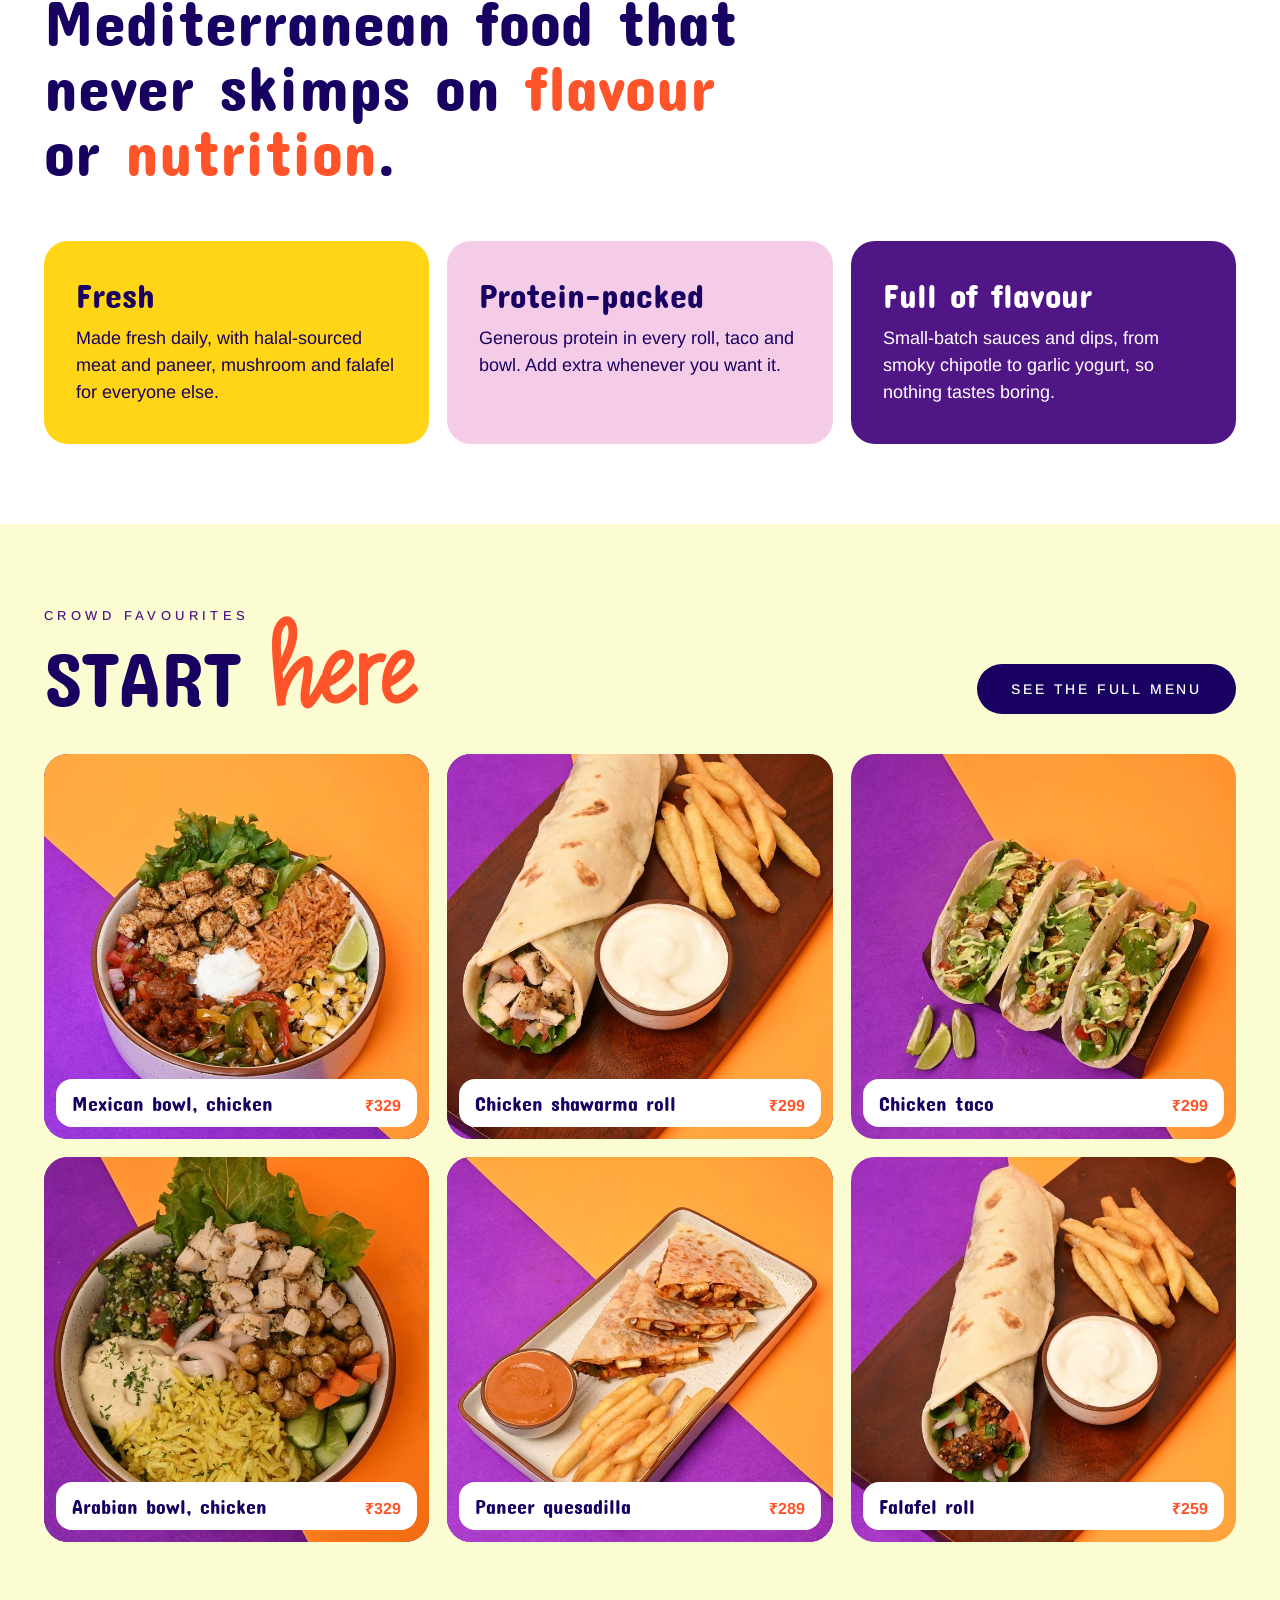
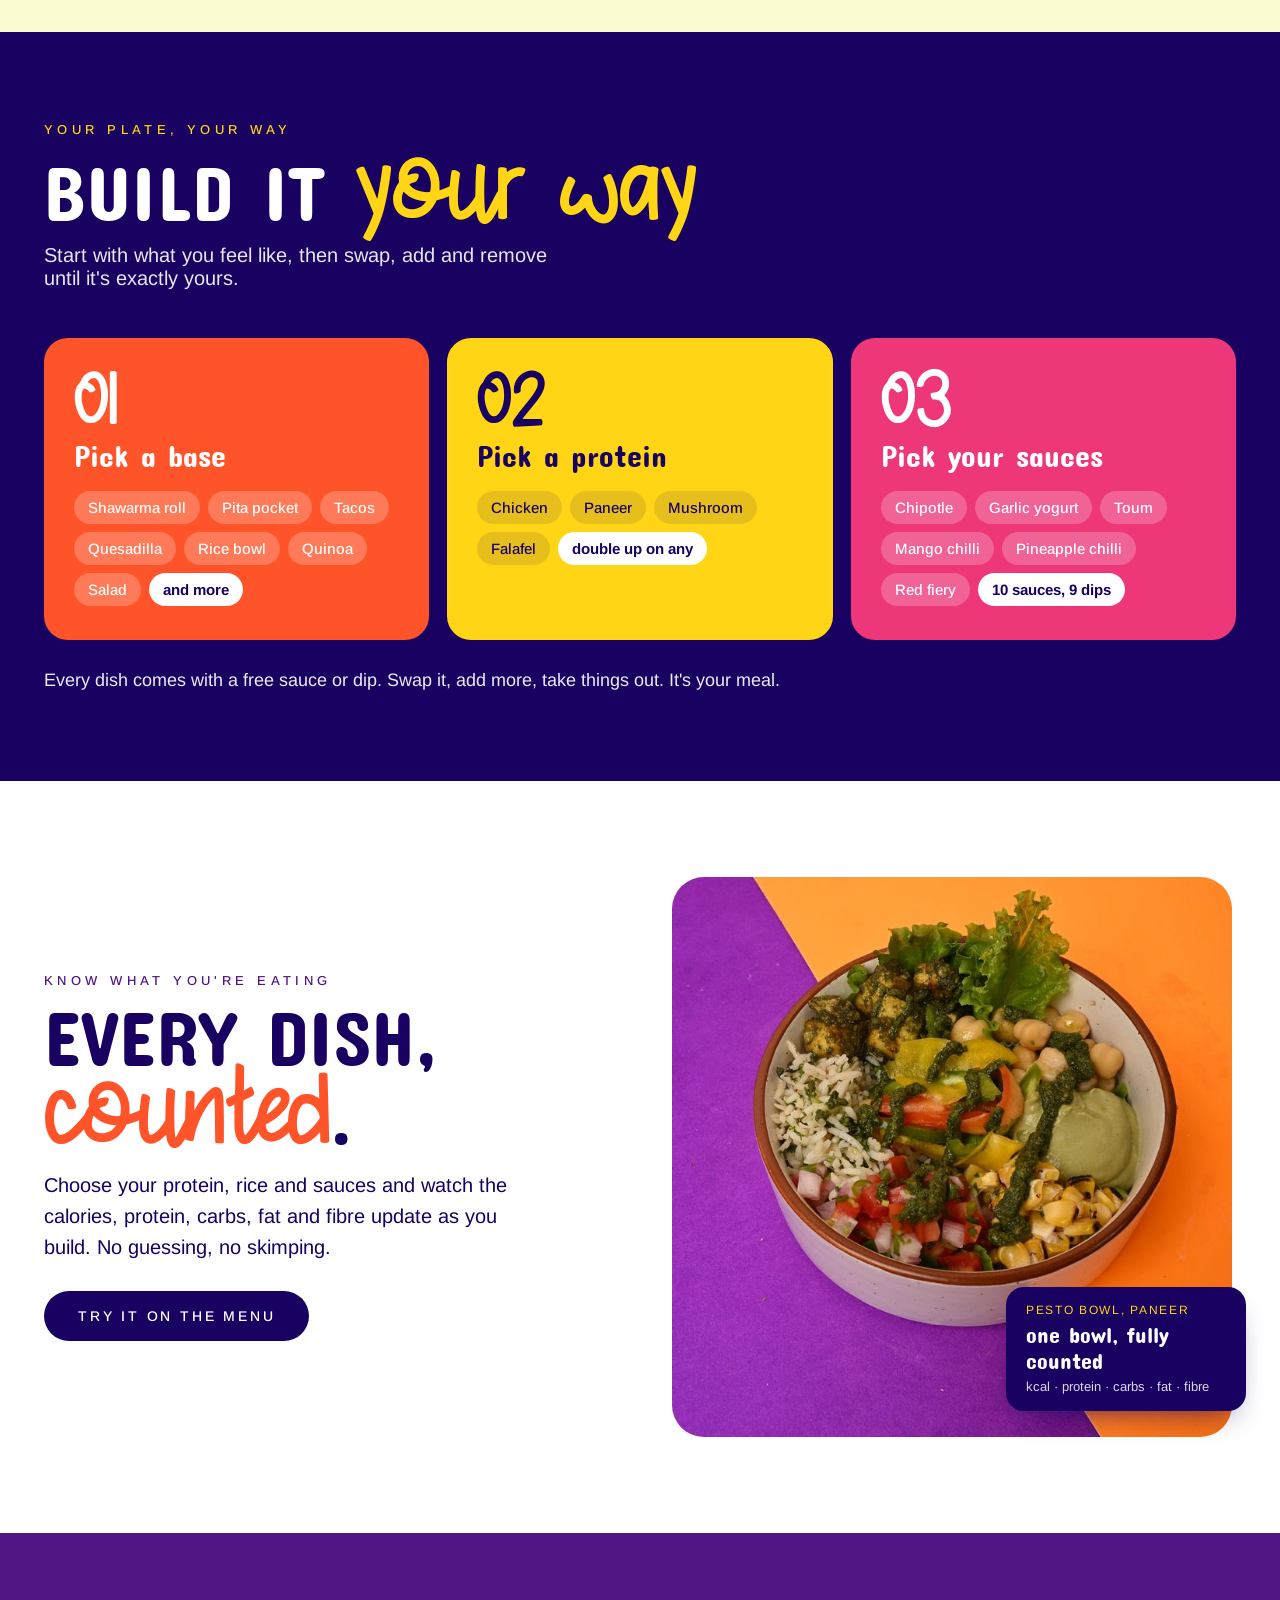
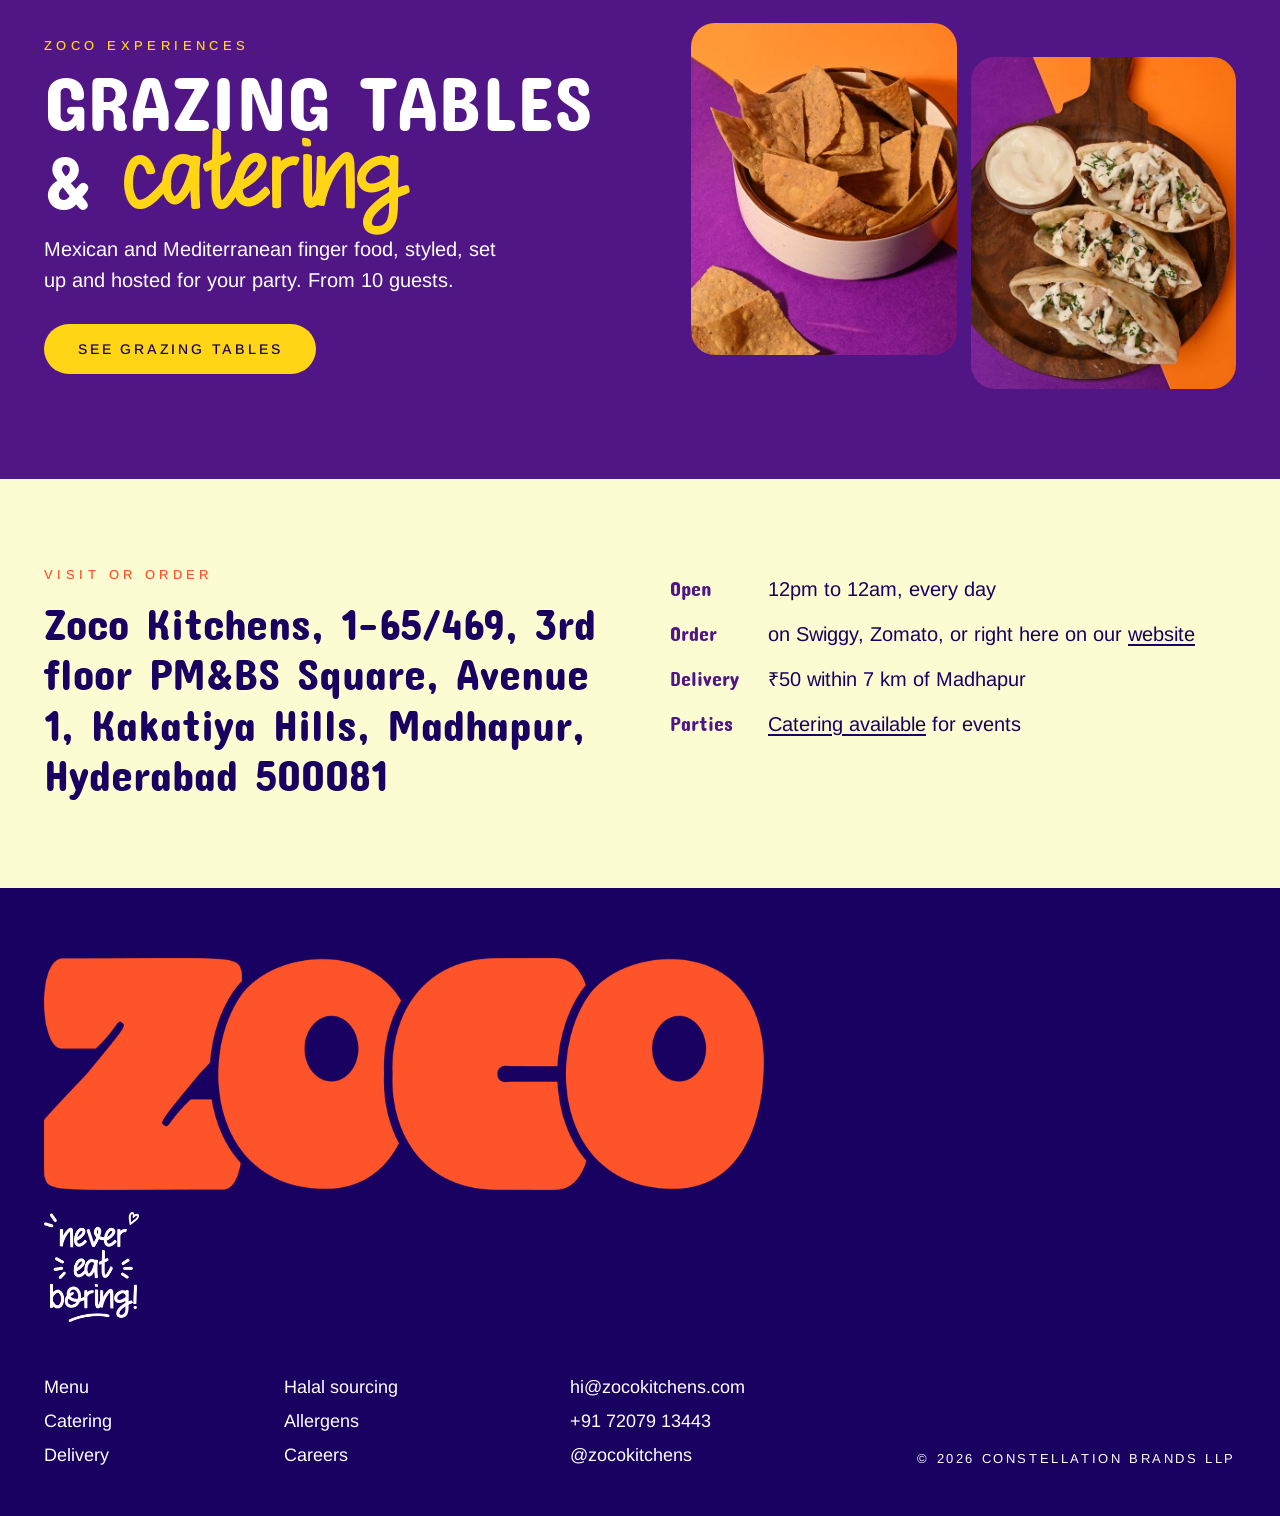
==== commit 7c0823ce: "Tiered website discount (10% under 500, 15% from 500), Rs 50 delivery, homepage perks section Co-Aut" ====
--- a/index.html
+++ b/index.html
@@ -8,7 +8,7 @@
 <link rel="icon" href="brand/favicon.png">
 <link rel="preload" href="fonts/ConcertOne-Regular.woff2" as="font" type="font/woff2" crossorigin>
 <link rel="preload" href="img/home/mexican-bowl-chicken-regular.jpg" as="image">
-<link rel="stylesheet" href="css/home.css?v=20261116a">
+<link rel="stylesheet" href="css/home.css?v=20261116b">
 </head>
 <body class="zh">
 
@@ -33,7 +33,7 @@
       <a href="menu.html" class="zh-pill hx-pill-main">Order now</a>
       <a href="#favourites" class="zh-pill hx-pill-ghost">See favourites</a>
     </div>
-    <div class="hx-hero-meta">Delivery from Madhapur · open 12pm to 12am</div>
+    <div class="hx-hero-meta">Order here and save 10–15% · open 12pm to 12am</div>
   </div>
   <div class="hx-collage" aria-hidden="false">
     <figure class="hx-tile hx-tile-big"><img src="img/home/mexican-bowl-chicken-regular.jpg" alt="Mexican chicken bowl with rice, corn and fajita veggies" width="720" height="720" fetchpriority="high"></figure>
@@ -49,6 +49,19 @@
     <span>fresh</span><i>✦</i><span>protein-packed</span><i>✦</i><span>full of flavour</span><i>✦</i><span>mexican</span><i>✦</i><span>mediterranean</span><i>✦</i>
   </div>
 </div>
+
+<section class="hx-perks" id="perks">
+  <div class="hx-perks-head">
+    <div class="zh-eyebrow">Order on our website</div>
+    <h2>Order here, <span class="hx-glow">save more</span></h2>
+  </div>
+  <div class="hx-perk-grid">
+    <div class="hx-perk hx-k1"><b>10% off</b><p>on every website order under ₹500</p></div>
+    <div class="hx-perk hx-k2"><b>15% off</b><p>when your order comes to ₹500 or more</p></div>
+    <div class="hx-perk hx-k3"><b>₹50 delivery</b><p>flat, within 7 km of our Madhapur kitchen</p></div>
+  </div>
+  <p class="hx-perks-note">Prefer to skip the website? Message us on WhatsApp for free delivery (website discounts don't apply). Prices are before 5% GST.</p>
+</section>
 
 <section class="hx-promise">
   <div class="hx-promise-main">
@@ -137,7 +150,7 @@
   <div class="hx-visit-info">
     <p><b>Open</b> 12pm to 12am, every day</p>
     <p><b>Order</b> on Swiggy, Zomato, or right here on our <a href="menu.html">website</a></p>
-    <p><b>Delivery</b> within 7 km of Madhapur</p>
+    <p><b>Delivery</b> ₹50 within 7 km of Madhapur</p>
     <p><b>Parties</b> <a href="catering.html">Catering available</a> for events</p>
   </div>
 </section>
--- a/css/home.css
+++ b/css/home.css
@@ -527,3 +527,17 @@
 .hx-sticker span{white-space:nowrap}
 @media(min-width:901px){.zh-roles{display:grid;grid-template-columns:1fr 1fr;gap:20px;align-items:start}.zh-roles>:not(.zh-role){grid-column:1/-1}.zh-roles .zh-role{margin-top:0}}
 .gz h2 .hx-glow,.gz-menu-head h3 .hx-glow{text-transform:lowercase}
+
+.hx-perks{background:var(--indigo);color:var(--white);padding:70px 44px 64px}
+.hx-perks .zh-eyebrow{color:var(--yellow)}
+.hx-perks h2{font-family:var(--font-display);font-weight:700;text-transform:uppercase;font-size:clamp(34px,5vw,68px);line-height:1;margin-top:12px}
+.hx-perks h2 .hx-glow{color:var(--yellow);text-transform:lowercase;font-size:1.1em}
+.hx-perk-grid{display:grid;grid-template-columns:repeat(3,1fr);gap:16px;margin-top:34px}
+.hx-perk{border-radius:24px;padding:28px 30px 32px}
+.hx-perk b{display:block;font-family:var(--font-display);font-weight:400;font-size:clamp(38px,4.4vw,60px);line-height:1}
+.hx-perk p{font-size:18px;line-height:1.45;margin-top:10px}
+.hx-k1{background:var(--yellow);color:var(--indigo)}
+.hx-k2{background:var(--orange);color:var(--white)}
+.hx-k3{background:var(--pink);color:var(--indigo)}
+.hx-perks-note{margin-top:24px;font-size:16px;opacity:.9;max-width:70ch}
+@media(max-width:900px){.hx-perks{padding:52px 22px}.hx-perk-grid{grid-template-columns:1fr}}
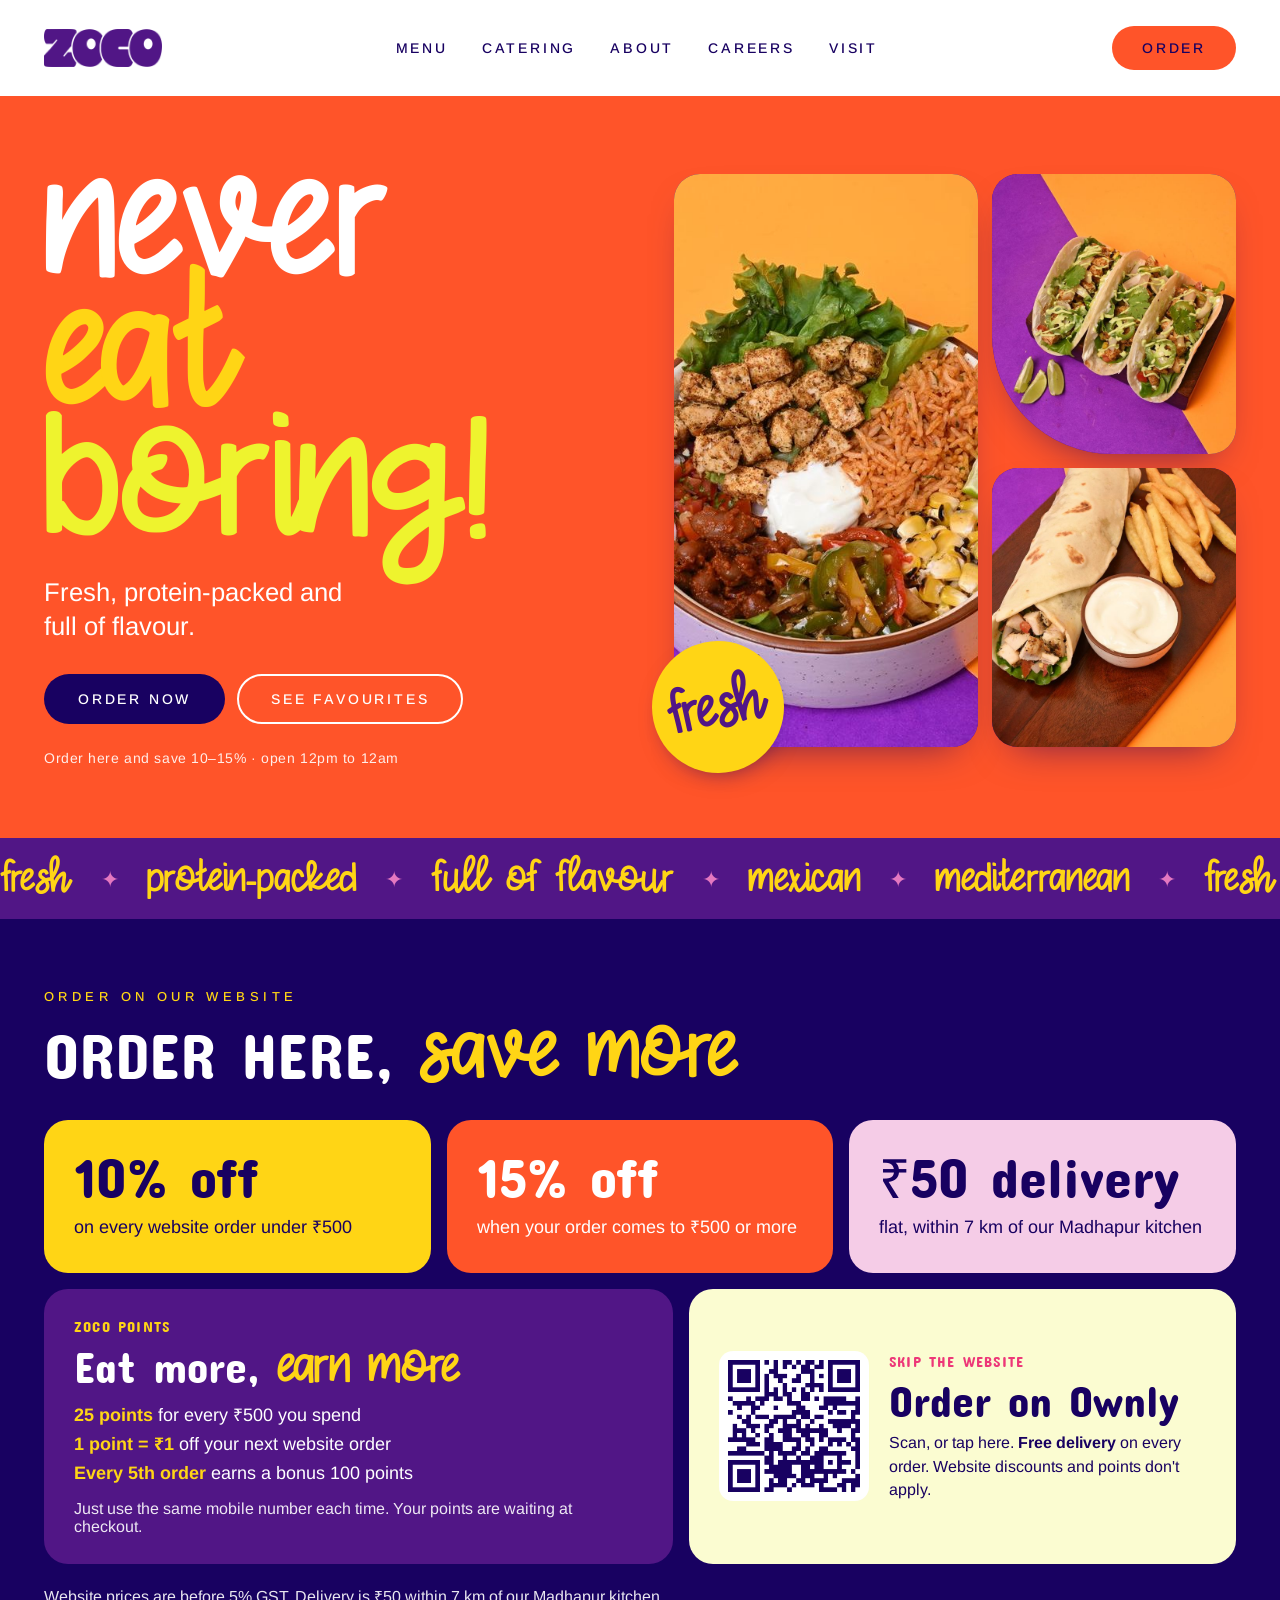
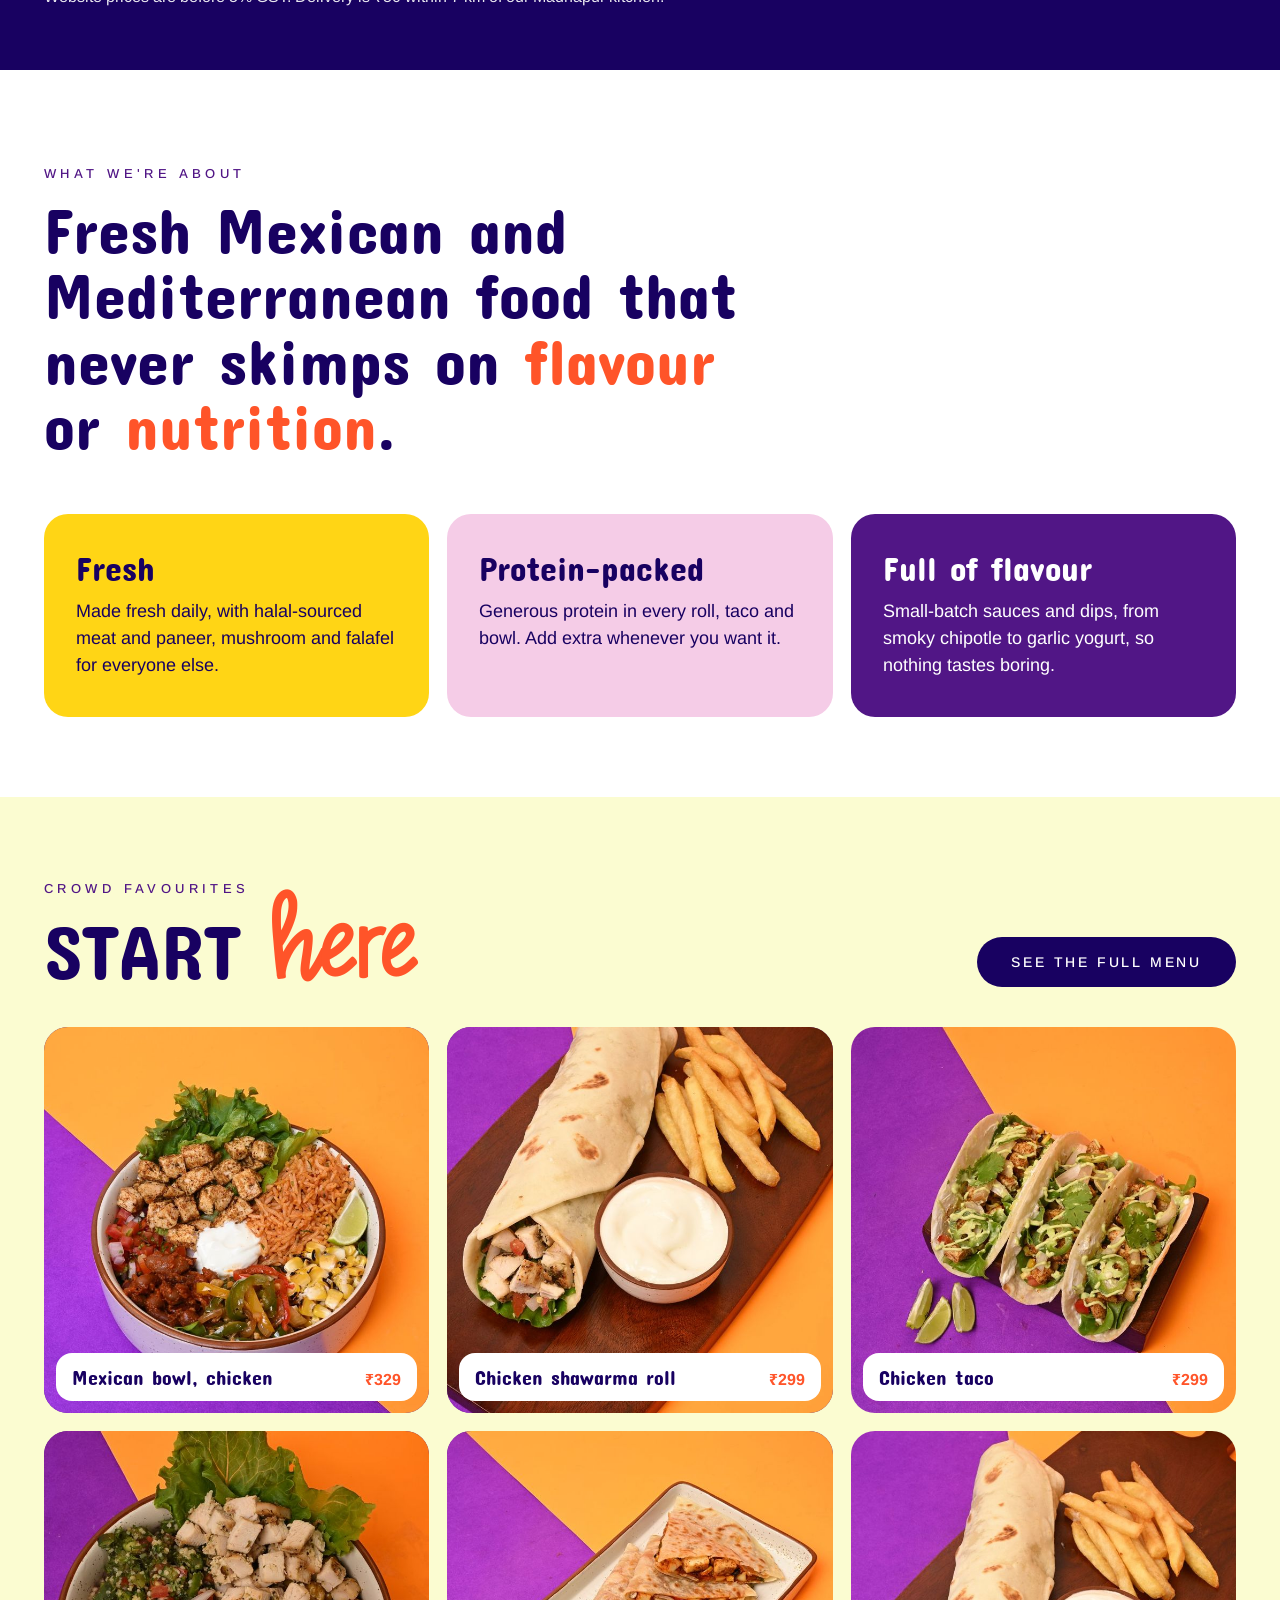
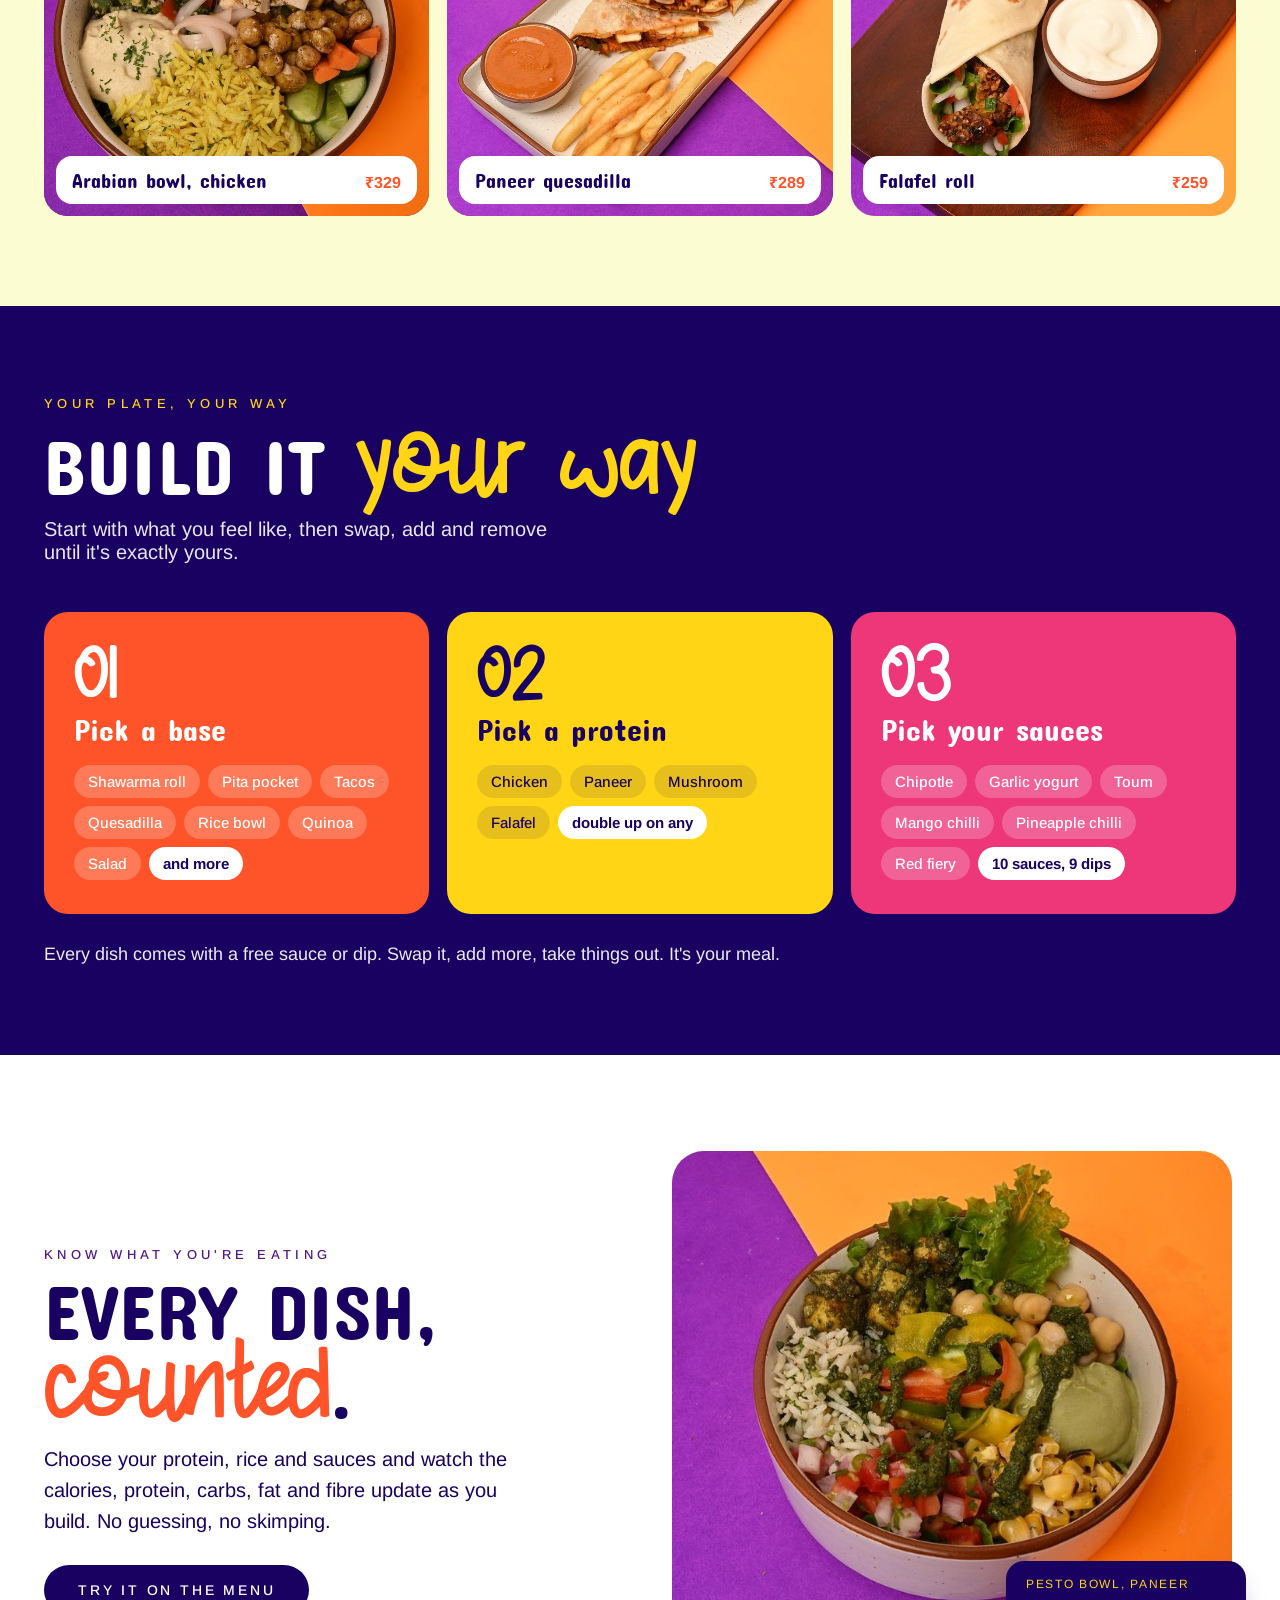
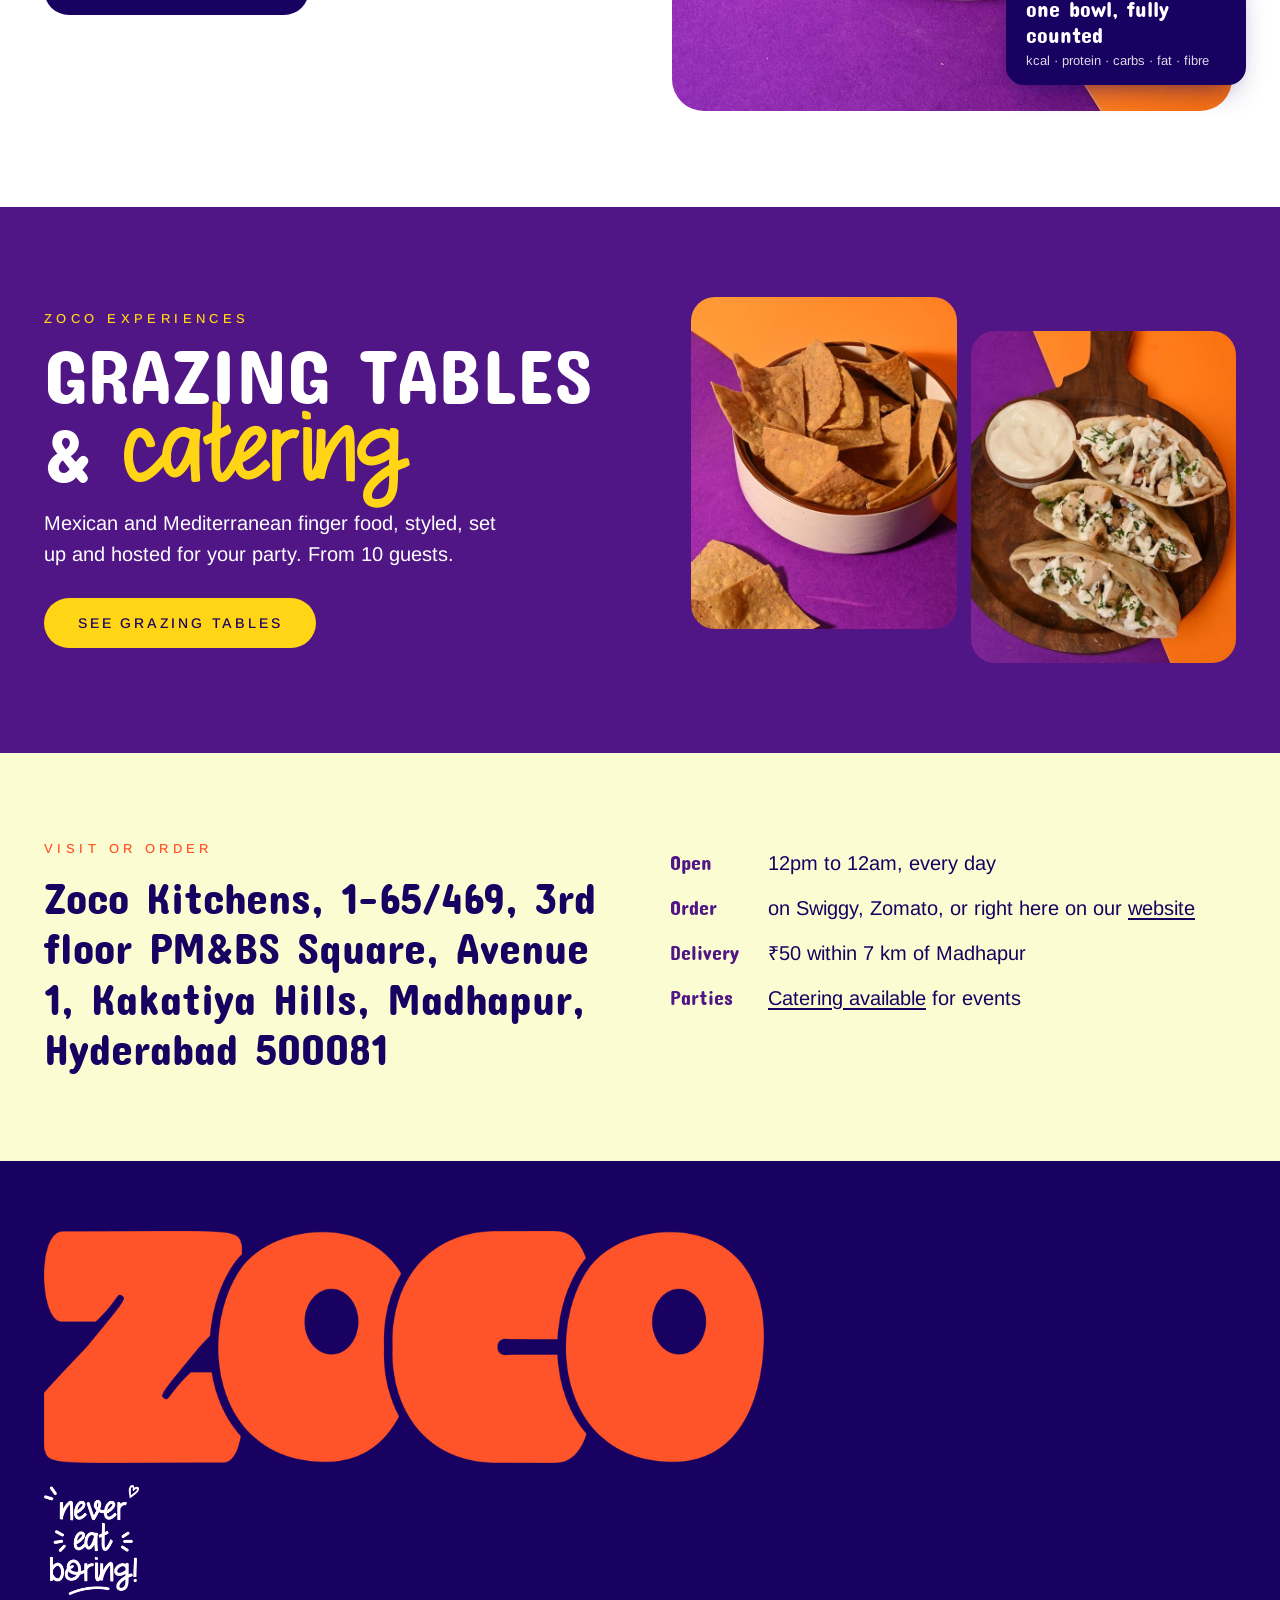
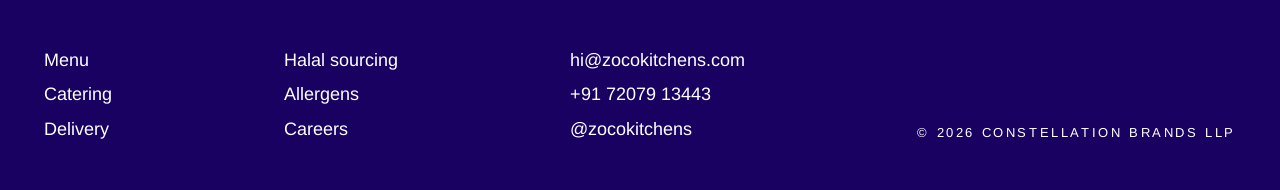
==== commit 1fb746b3: "Add Zoco points loyalty, Ownly QR and homepage perks - Loyalty: 25 pts per Rs 500 (5% of items after" ====
--- a/index.html
+++ b/index.html
@@ -8,7 +8,7 @@
 <link rel="icon" href="brand/favicon.png">
 <link rel="preload" href="fonts/ConcertOne-Regular.woff2" as="font" type="font/woff2" crossorigin>
 <link rel="preload" href="img/home/mexican-bowl-chicken-regular.jpg" as="image">
-<link rel="stylesheet" href="css/home.css?v=20261116b">
+<link rel="stylesheet" href="css/home.css?v=20261116c">
 </head>
 <body class="zh">
 
@@ -60,7 +60,27 @@
     <div class="hx-perk hx-k2"><b>15% off</b><p>when your order comes to ₹500 or more</p></div>
     <div class="hx-perk hx-k3"><b>₹50 delivery</b><p>flat, within 7 km of our Madhapur kitchen</p></div>
   </div>
-  <p class="hx-perks-note">Prefer to skip the website? Message us on WhatsApp for free delivery (website discounts don't apply). Prices are before 5% GST.</p>
+  <div class="hx-loyal">
+    <div class="hx-loyal-copy">
+      <div class="hx-loyal-tag">Zoco points</div>
+      <h3>Eat more, <span class="hx-glow">earn more</span></h3>
+      <ul>
+        <li><b>25 points</b> for every ₹500 you spend</li>
+        <li><b>1 point = ₹1</b> off your next website order</li>
+        <li><b>Every 5th order</b> earns a bonus 100 points</li>
+      </ul>
+      <p>Just use the same mobile number each time. Your points are waiting at checkout.</p>
+    </div>
+    <a class="hx-ownly" href="https://ownly.food/app/brand/BR510232" target="_blank" rel="noopener">
+      <img src="brand/ownly-qr.png" width="150" height="150" alt="QR code to order Zoco on Ownly" loading="lazy">
+      <div>
+        <div class="hx-loyal-tag">Skip the website</div>
+        <h3>Order on Ownly</h3>
+        <p>Scan, or tap here. <b>Free delivery</b> on every order. Website discounts and points don't apply.</p>
+      </div>
+    </a>
+  </div>
+  <p class="hx-perks-note">Website prices are before 5% GST. Delivery is ₹50 within 7 km of our Madhapur kitchen.</p>
 </section>
 
 <section class="hx-promise">
--- a/css/home.css
+++ b/css/home.css
@@ -539,5 +539,20 @@
 .hx-k1{background:var(--yellow);color:var(--indigo)}
 .hx-k2{background:var(--orange);color:var(--white)}
 .hx-k3{background:var(--pink);color:var(--indigo)}
+.hx-loyal{display:grid;grid-template-columns:1.15fr 1fr;gap:16px;margin-top:16px}
+.hx-loyal>*{border-radius:24px;padding:28px 30px}
+.hx-loyal-copy{background:var(--purple);color:var(--white)}
+.hx-loyal-tag{font-family:var(--font-display);font-size:15px;letter-spacing:.08em;text-transform:uppercase;color:var(--yellow)}
+.hx-loyal h3{font-family:var(--font-display);font-weight:400;font-size:clamp(30px,3.4vw,44px);line-height:1.05;margin-top:8px}
+.hx-loyal h3 .hx-glow{color:var(--yellow);text-transform:lowercase}
+.hx-loyal ul{list-style:none;margin-top:16px;display:grid;gap:8px;font-size:18px}
+.hx-loyal li b{color:var(--yellow);font-weight:700}
+.hx-loyal-copy p{margin-top:16px;font-size:16px;opacity:.9}
+.hx-ownly{display:flex;gap:20px;align-items:center;background:var(--cream);color:var(--indigo);text-decoration:none}
+.zh .hx-ownly{color:var(--indigo)}
+.hx-ownly img{width:150px;height:150px;border-radius:14px;flex:none;background:#fff}
+.hx-ownly .hx-loyal-tag{color:var(--magenta)}
+.hx-ownly p{margin-top:8px;font-size:16px;line-height:1.45}
+@media(max-width:900px){.hx-loyal{grid-template-columns:1fr}.hx-ownly{flex-direction:column;text-align:center}}
 .hx-perks-note{margin-top:24px;font-size:16px;opacity:.9;max-width:70ch}
 @media(max-width:900px){.hx-perks{padding:52px 22px}.hx-perk-grid{grid-template-columns:1fr}}
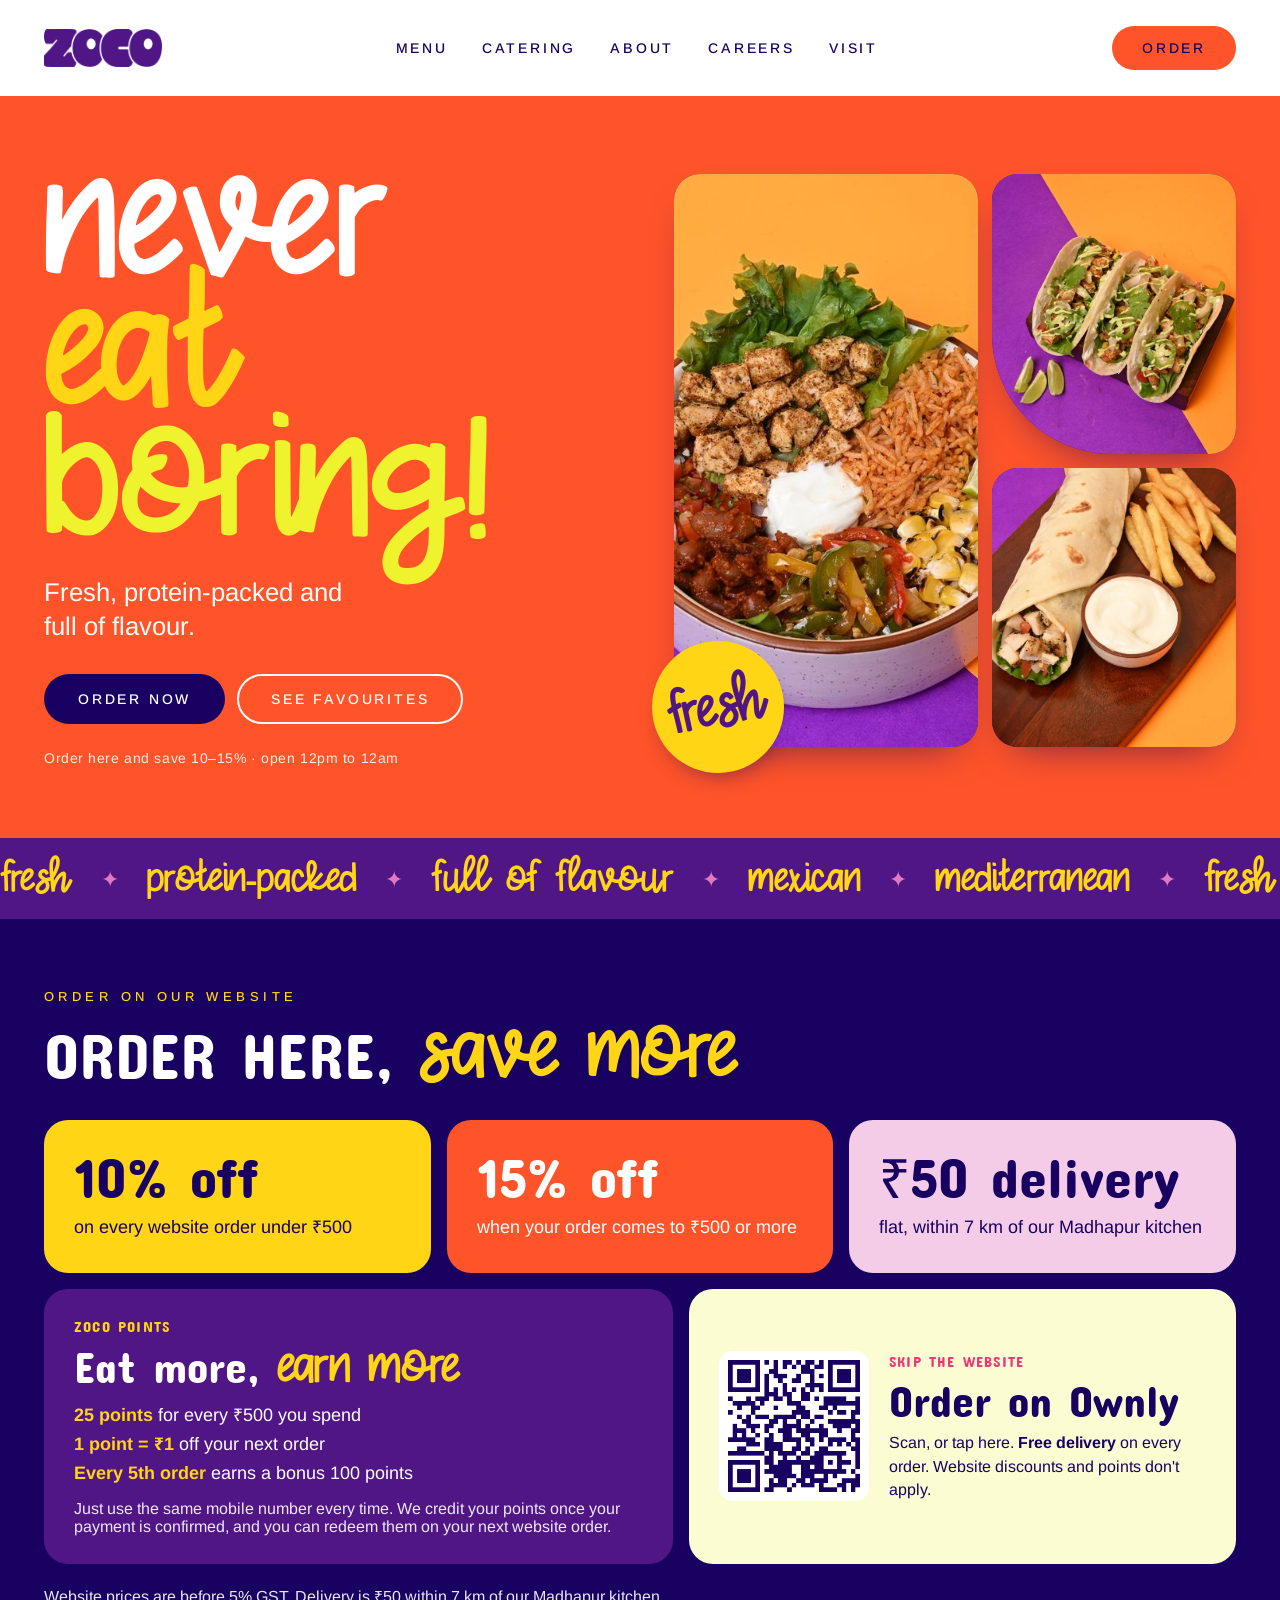
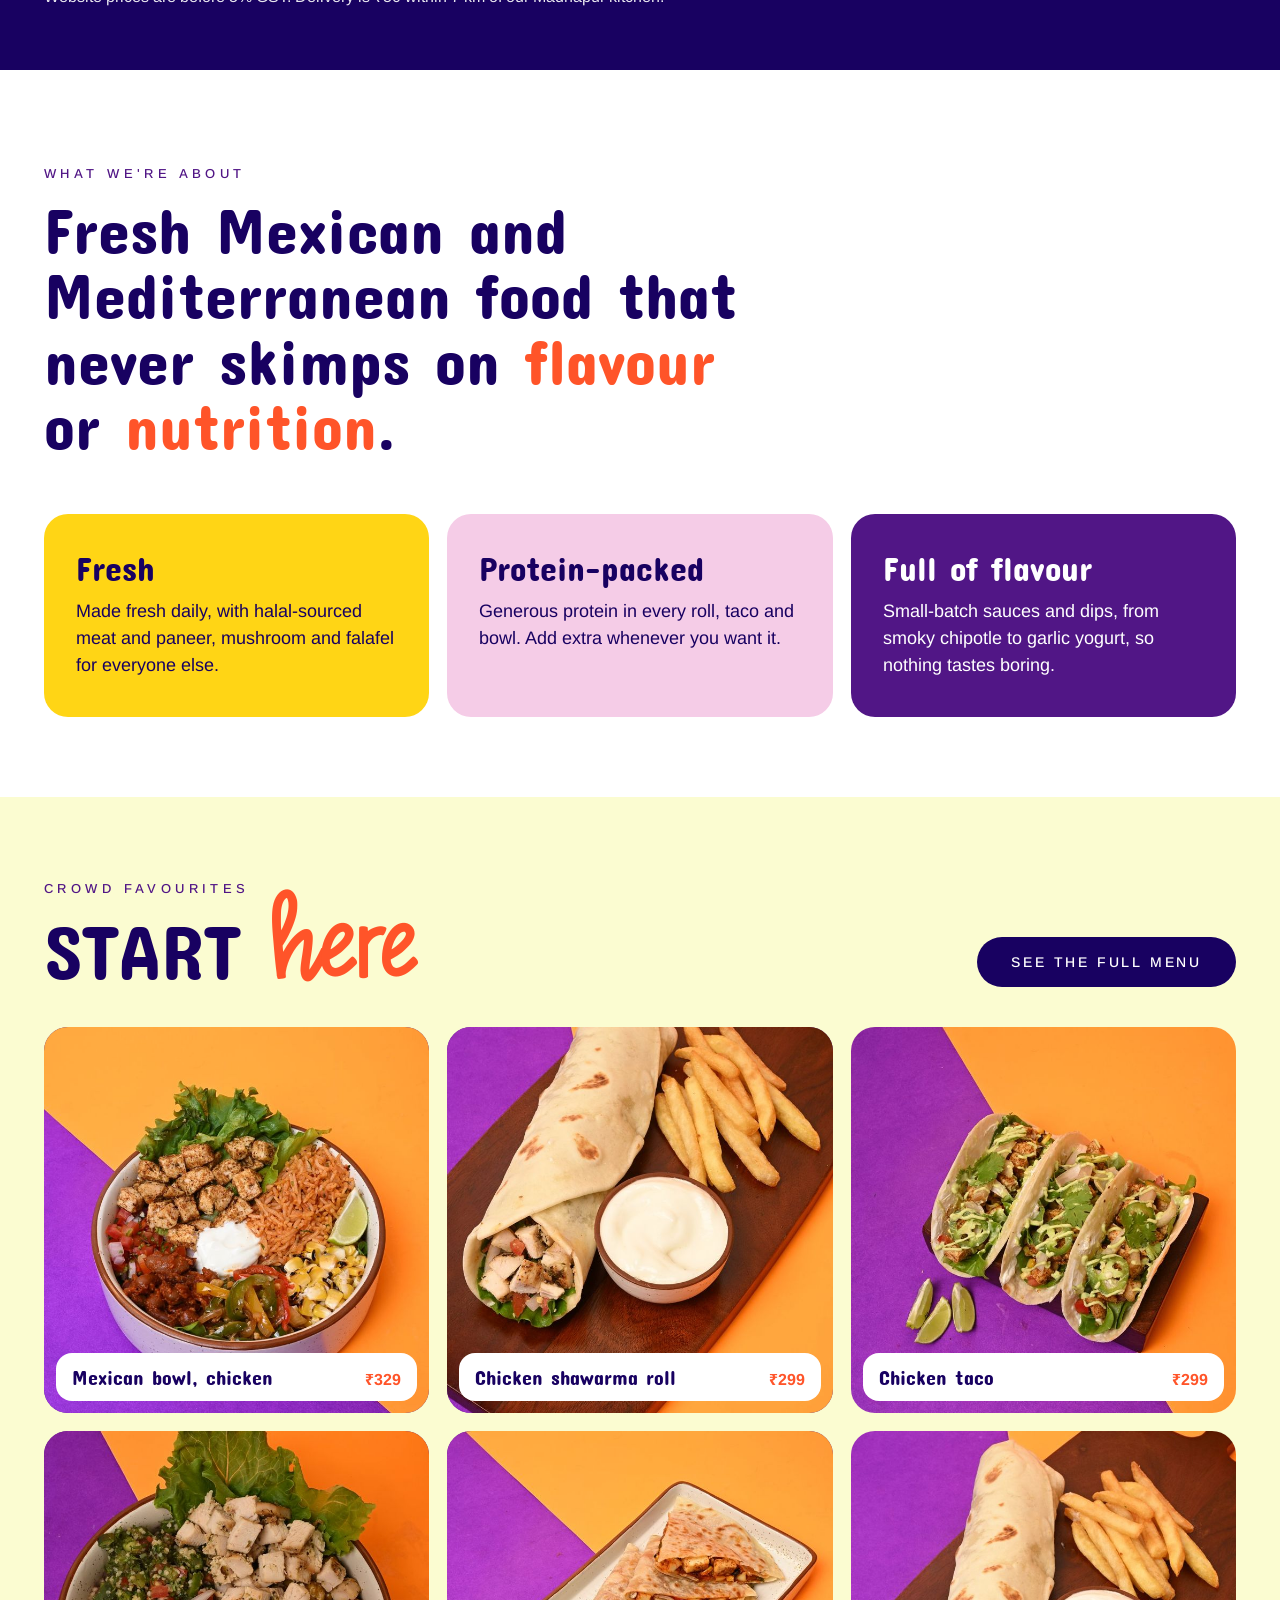
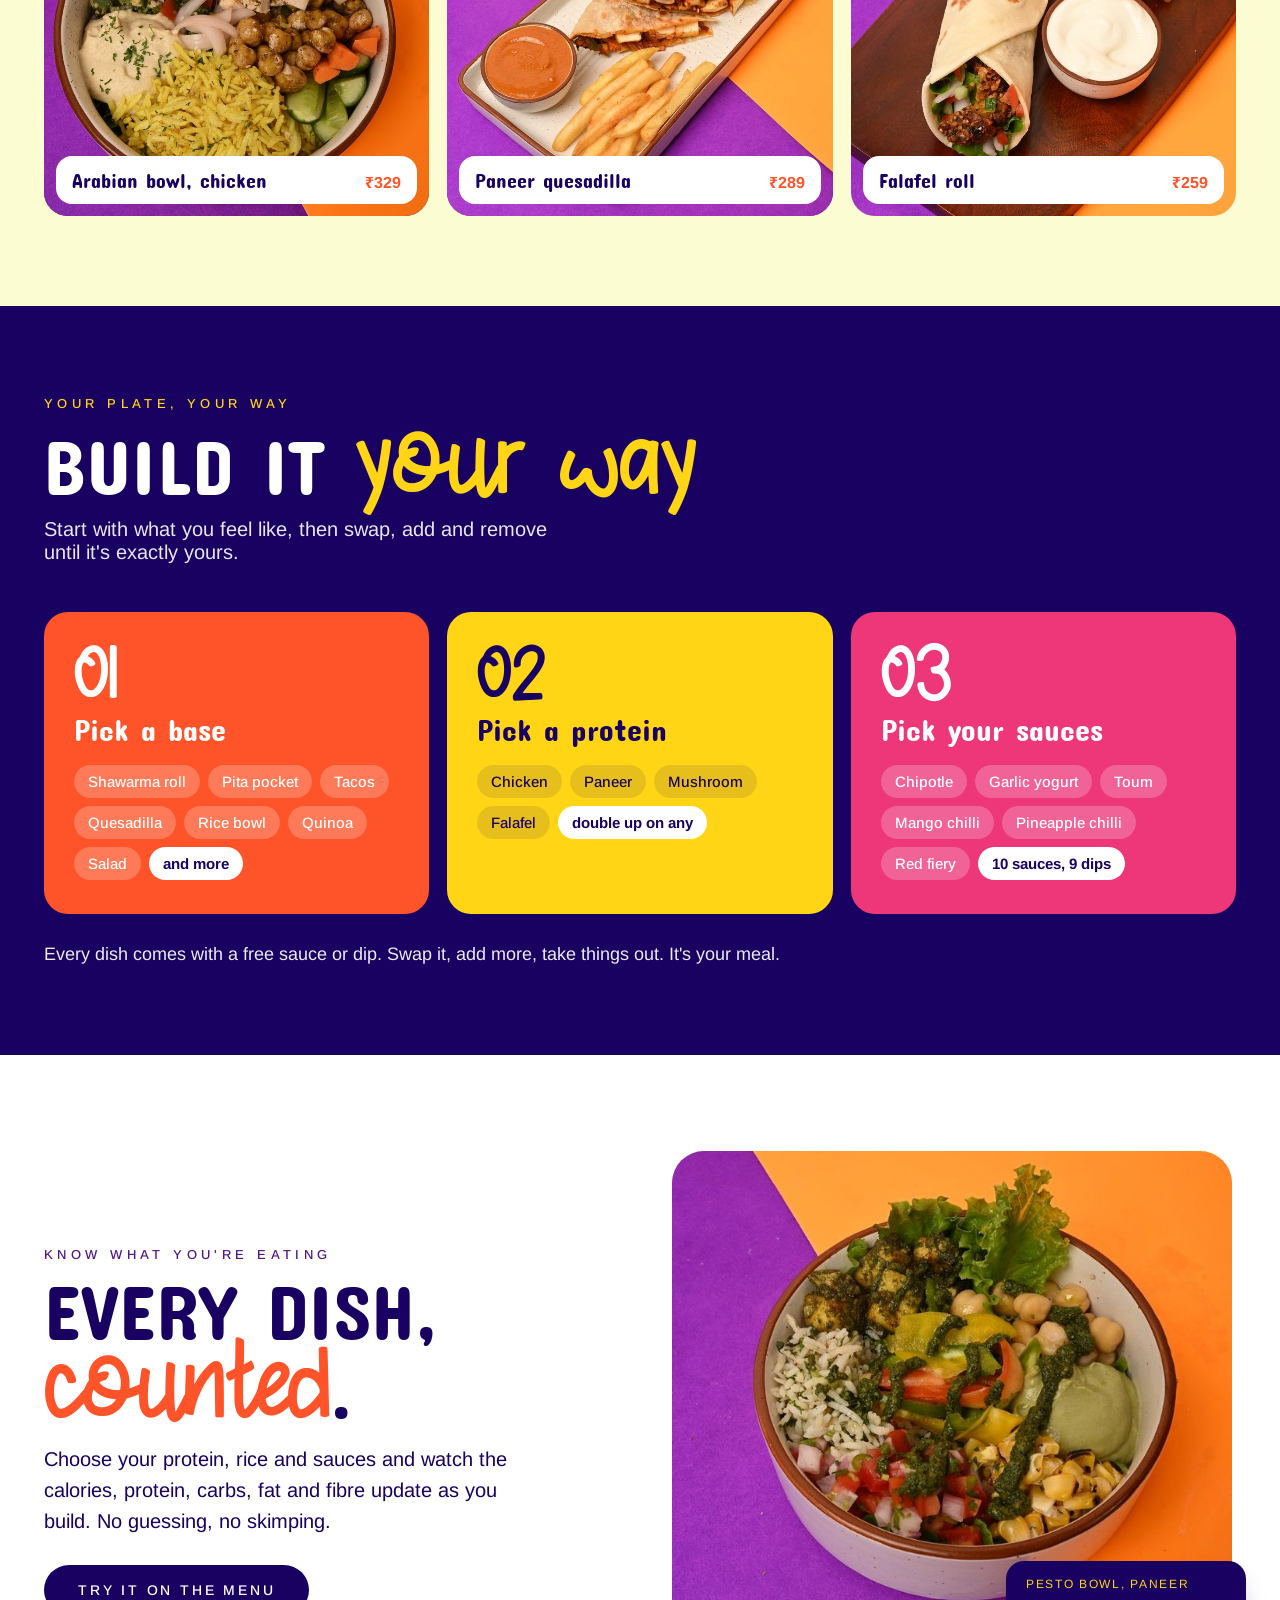
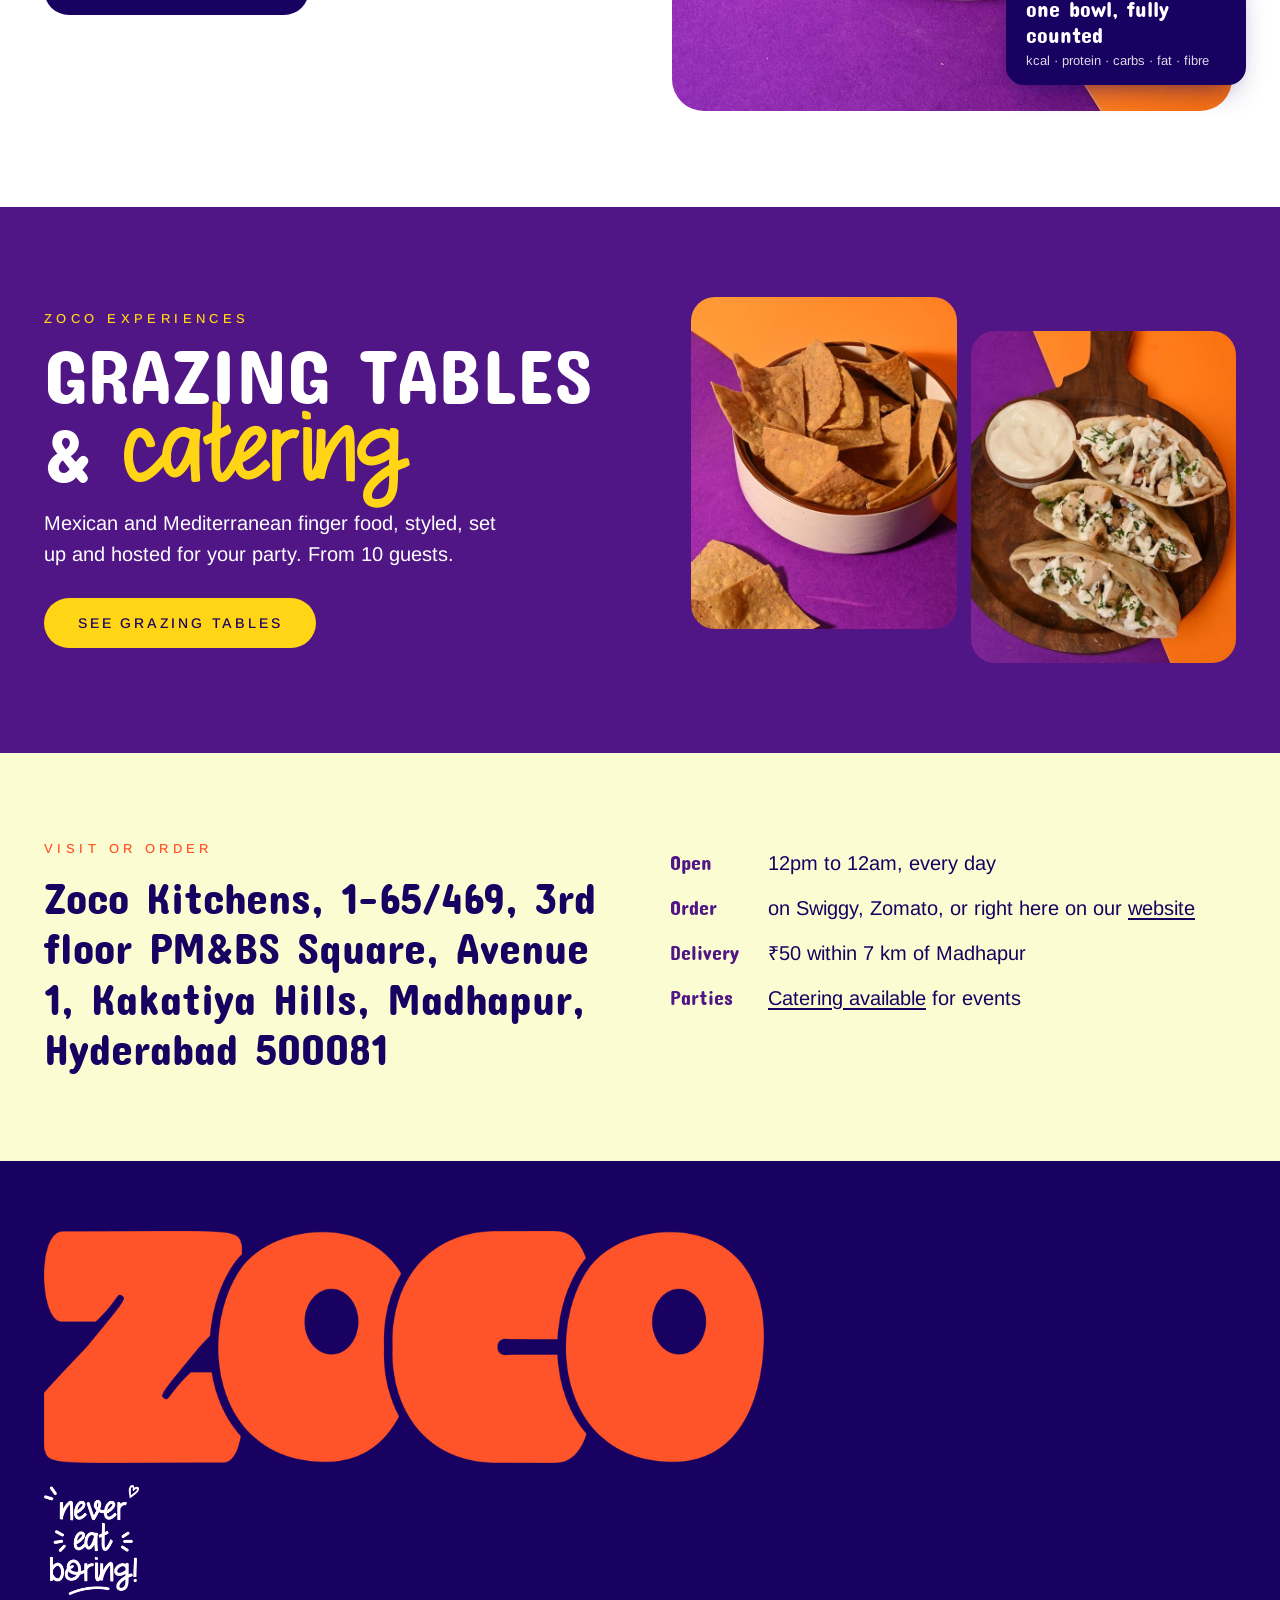
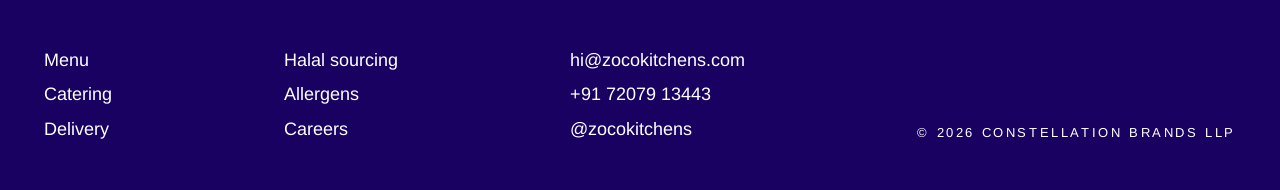
==== commit a028c34f: "Use Petpooja as the only loyalty ledger Remove website points tracking (balance lookup, redeem, earn" ====
--- a/index.html
+++ b/index.html
@@ -66,10 +66,10 @@
       <h3>Eat more, <span class="hx-glow">earn more</span></h3>
       <ul>
         <li><b>25 points</b> for every ₹500 you spend</li>
-        <li><b>1 point = ₹1</b> off your next website order</li>
+        <li><b>1 point = ₹1</b> off your next order</li>
         <li><b>Every 5th order</b> earns a bonus 100 points</li>
       </ul>
-      <p>Just use the same mobile number each time. Your points are waiting at checkout.</p>
+      <p>Just use the same mobile number every time. We credit your points once your payment is confirmed, and you can redeem them on your next website order.</p>
     </div>
     <a class="hx-ownly" href="https://ownly.food/app/brand/BR510232" target="_blank" rel="noopener">
       <img src="brand/ownly-qr.png" width="150" height="150" alt="QR code to order Zoco on Ownly" loading="lazy">
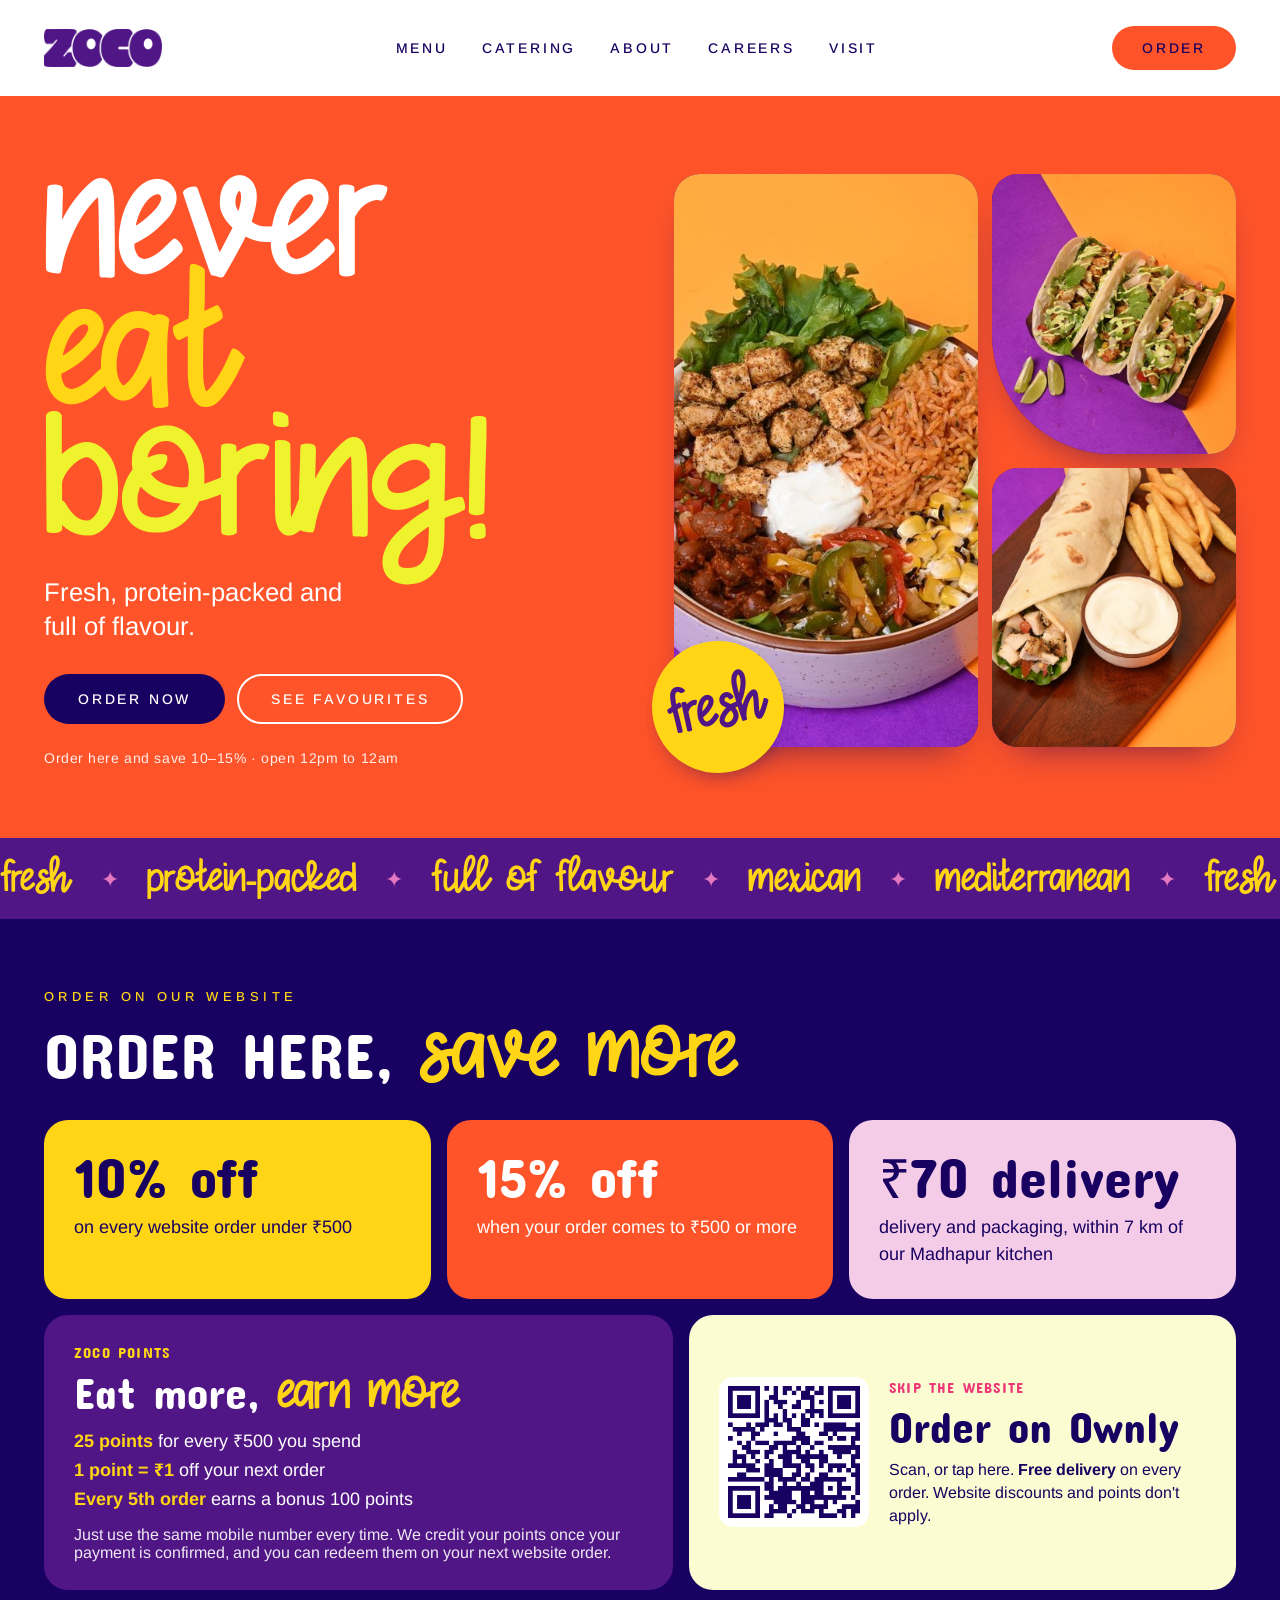
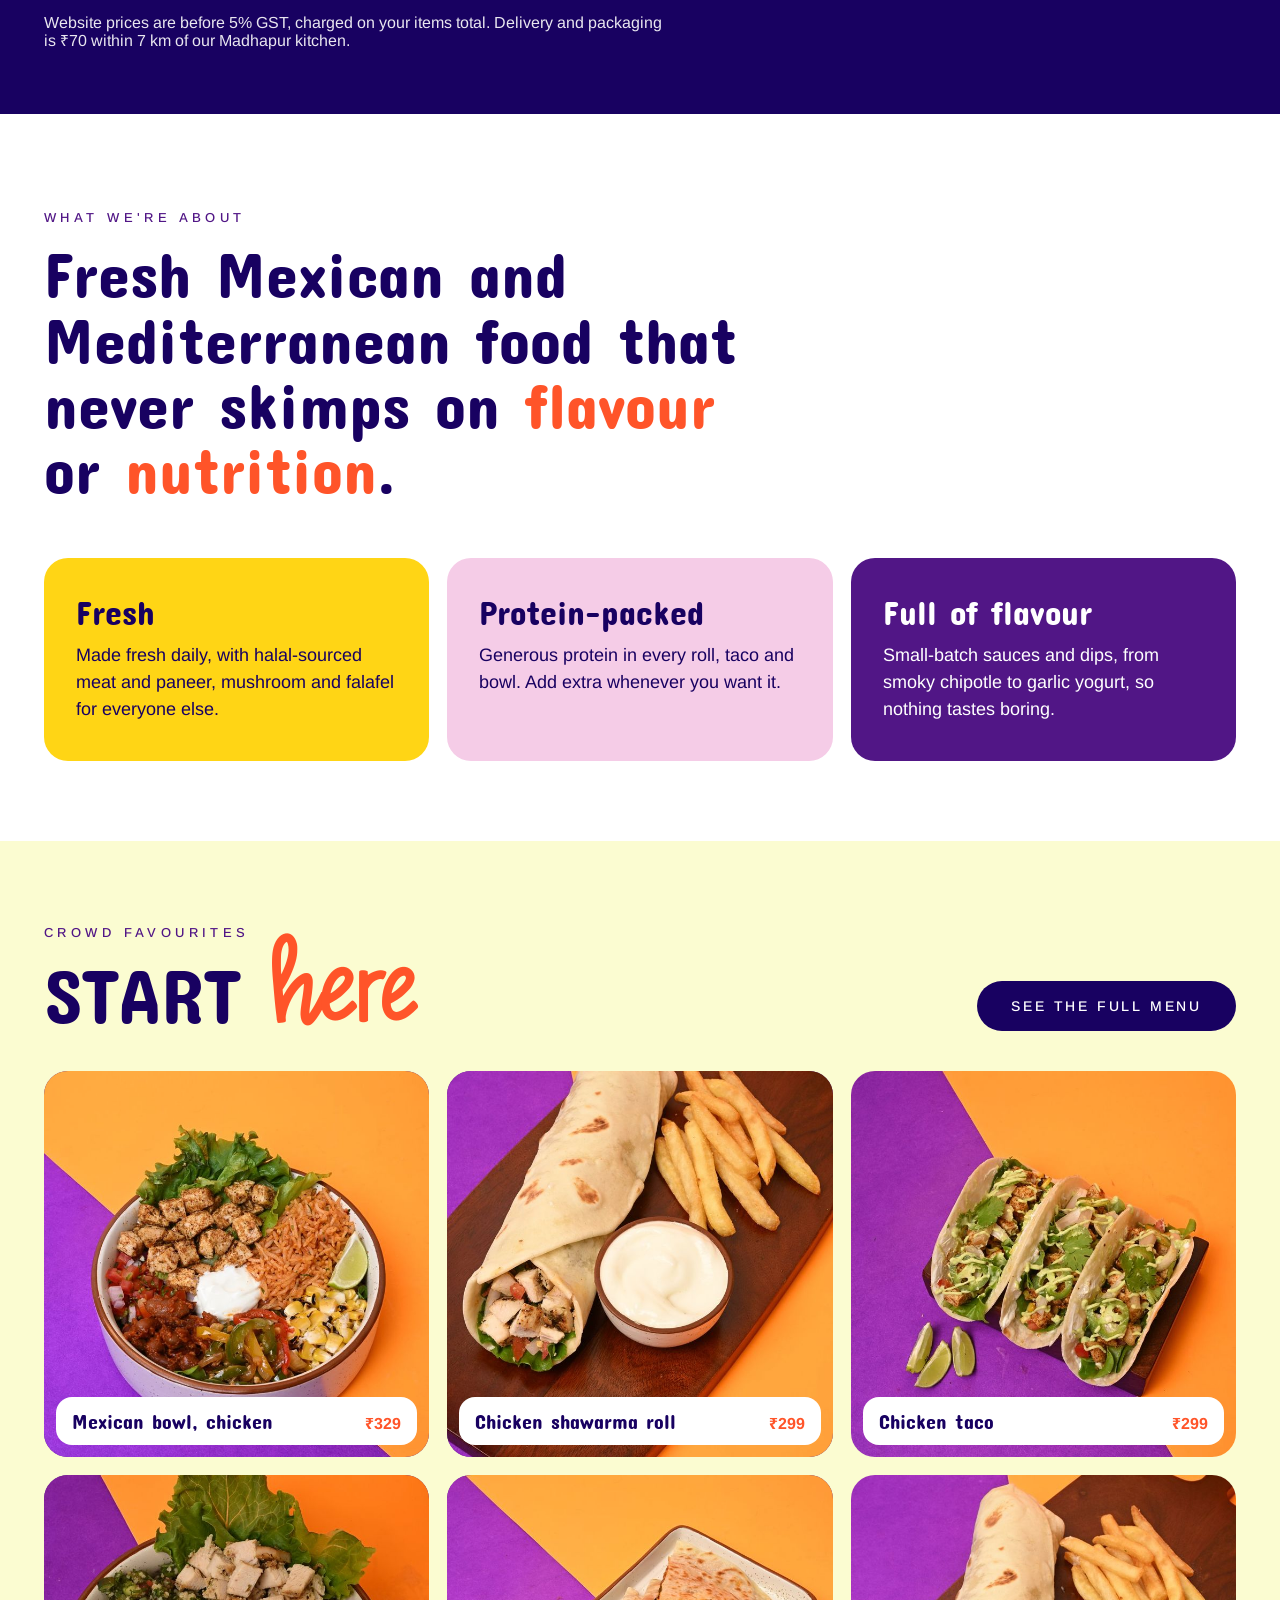
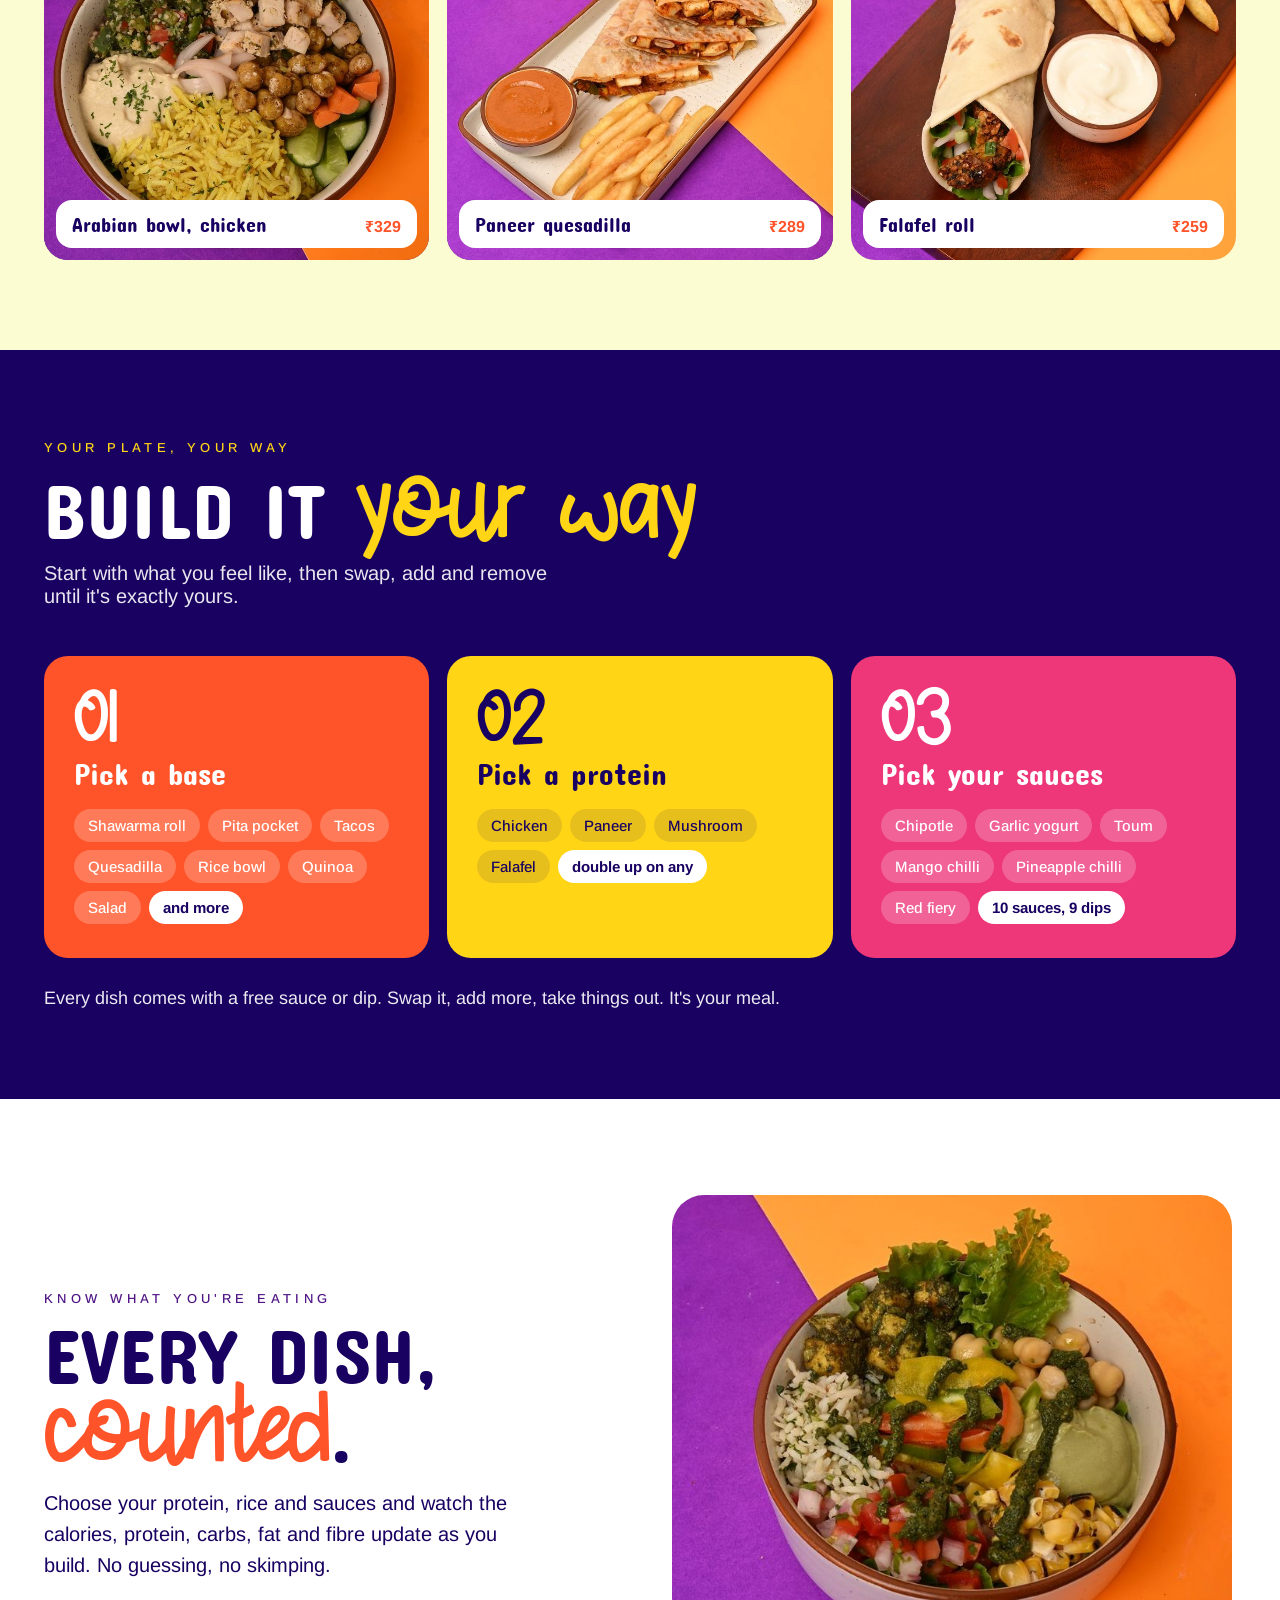
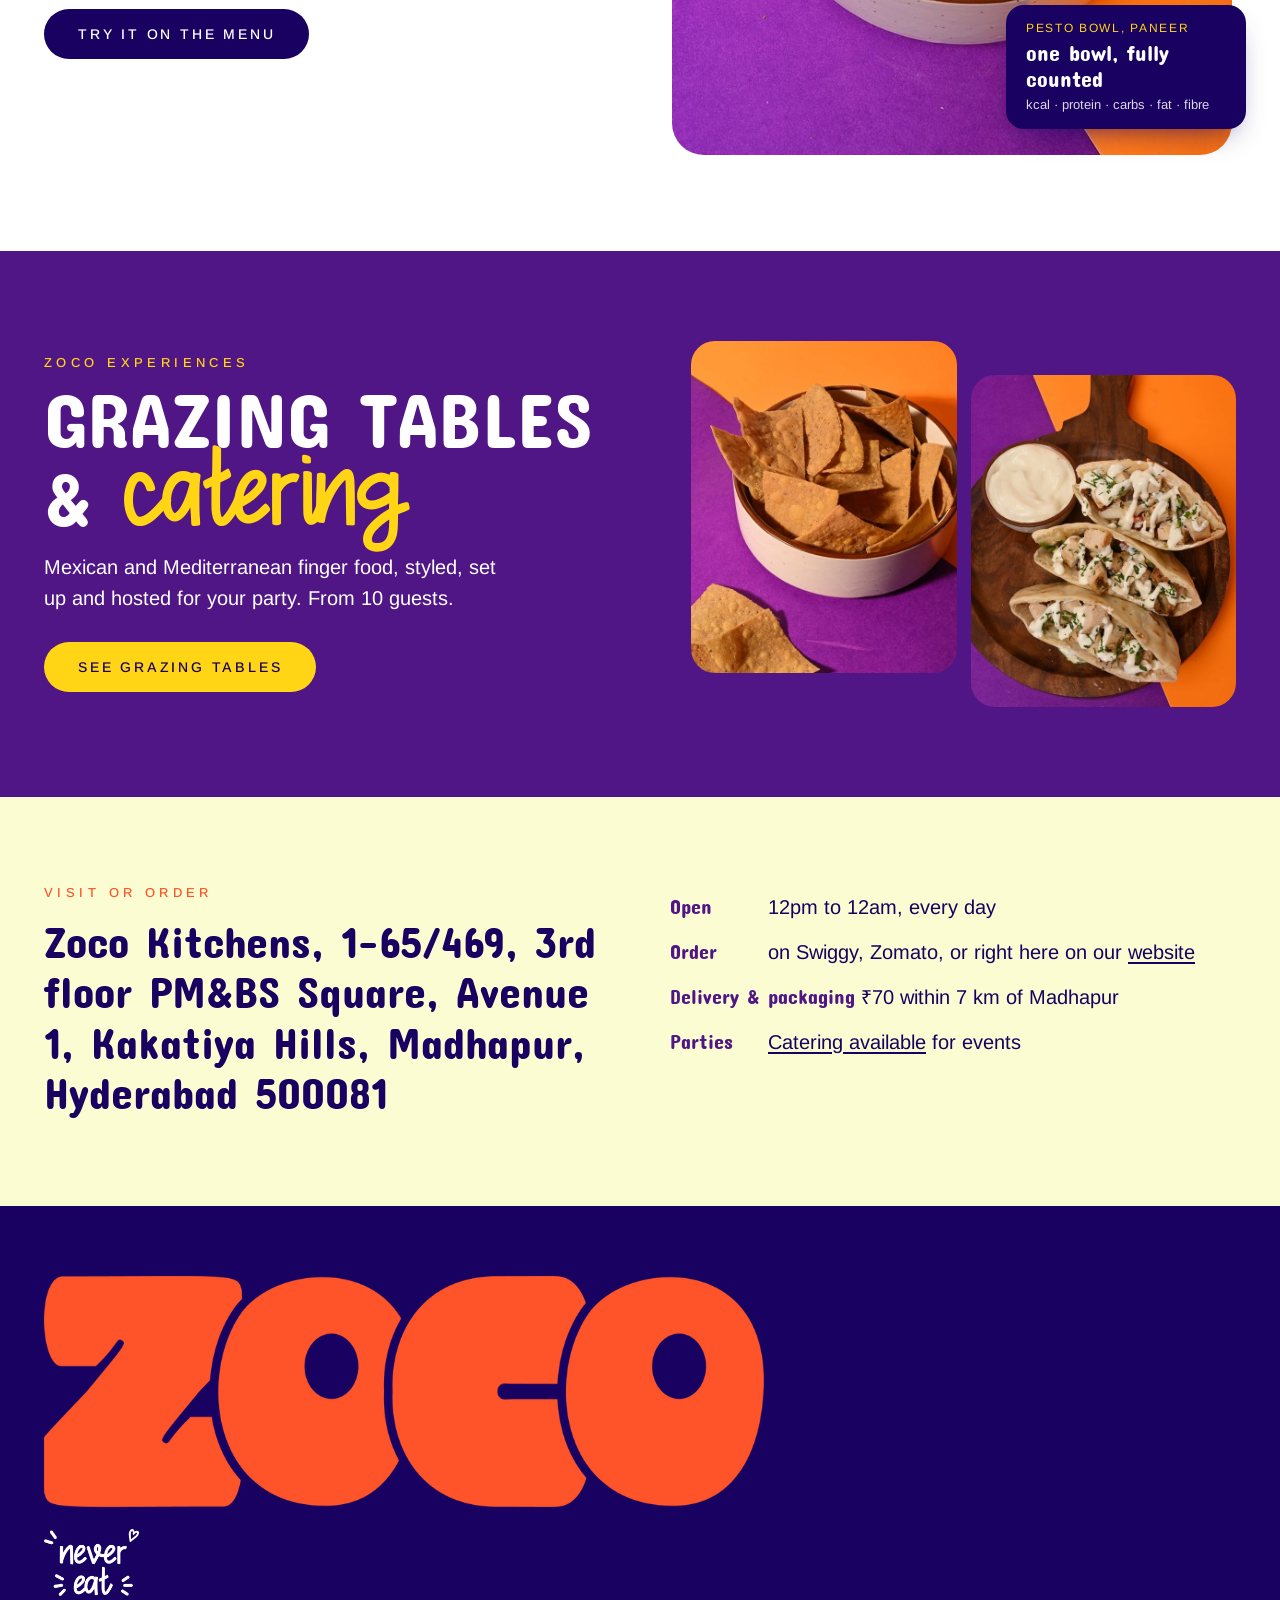
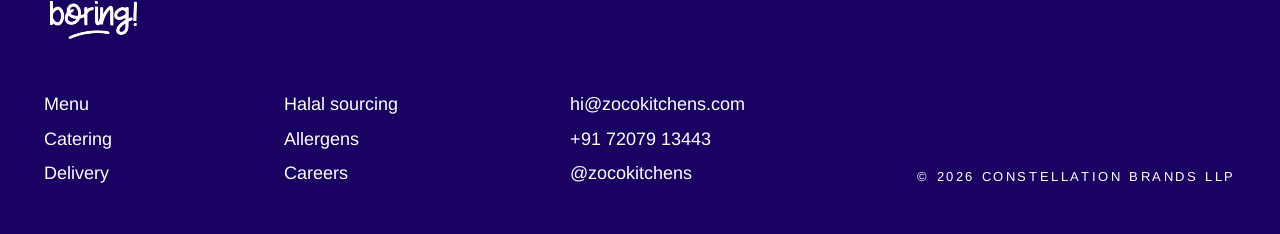
==== commit 4367e55f: "Add Whitespace Alpha staff offer; GST on subtotal, Rs 70 delivery and packaging - 18-20 Nov 2026 (IS" ====
--- a/index.html
+++ b/index.html
@@ -58,7 +58,7 @@
   <div class="hx-perk-grid">
     <div class="hx-perk hx-k1"><b>10% off</b><p>on every website order under ₹500</p></div>
     <div class="hx-perk hx-k2"><b>15% off</b><p>when your order comes to ₹500 or more</p></div>
-    <div class="hx-perk hx-k3"><b>₹50 delivery</b><p>flat, within 7 km of our Madhapur kitchen</p></div>
+    <div class="hx-perk hx-k3"><b>₹70 delivery</b><p>delivery and packaging, within 7 km of our Madhapur kitchen</p></div>
   </div>
   <div class="hx-loyal">
     <div class="hx-loyal-copy">
@@ -80,7 +80,7 @@
       </div>
     </a>
   </div>
-  <p class="hx-perks-note">Website prices are before 5% GST. Delivery is ₹50 within 7 km of our Madhapur kitchen.</p>
+  <p class="hx-perks-note">Website prices are before 5% GST, charged on your items total. Delivery and packaging is ₹70 within 7 km of our Madhapur kitchen.</p>
 </section>
 
 <section class="hx-promise">
@@ -170,7 +170,7 @@
   <div class="hx-visit-info">
     <p><b>Open</b> 12pm to 12am, every day</p>
     <p><b>Order</b> on Swiggy, Zomato, or right here on our <a href="menu.html">website</a></p>
-    <p><b>Delivery</b> ₹50 within 7 km of Madhapur</p>
+    <p><b>Delivery &amp; packaging</b> ₹70 within 7 km of Madhapur</p>
     <p><b>Parties</b> <a href="catering.html">Catering available</a> for events</p>
   </div>
 </section>
